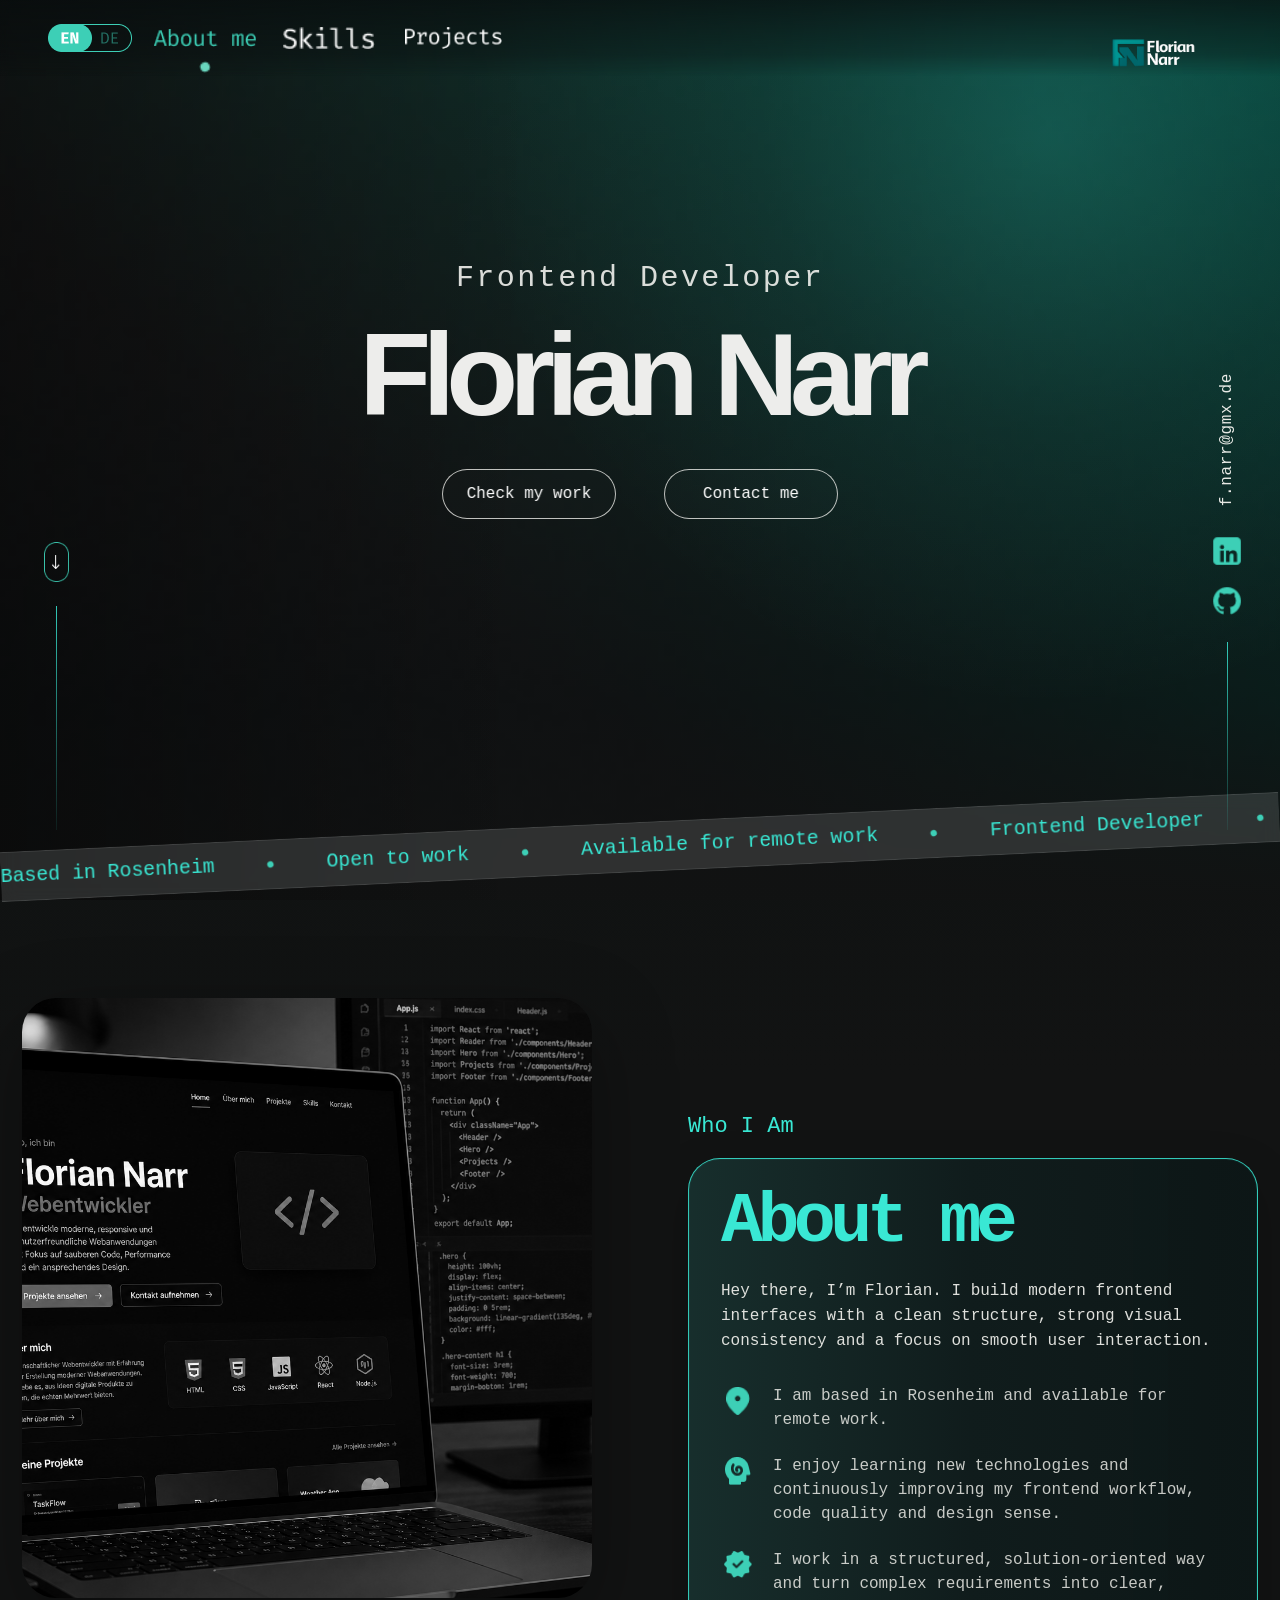
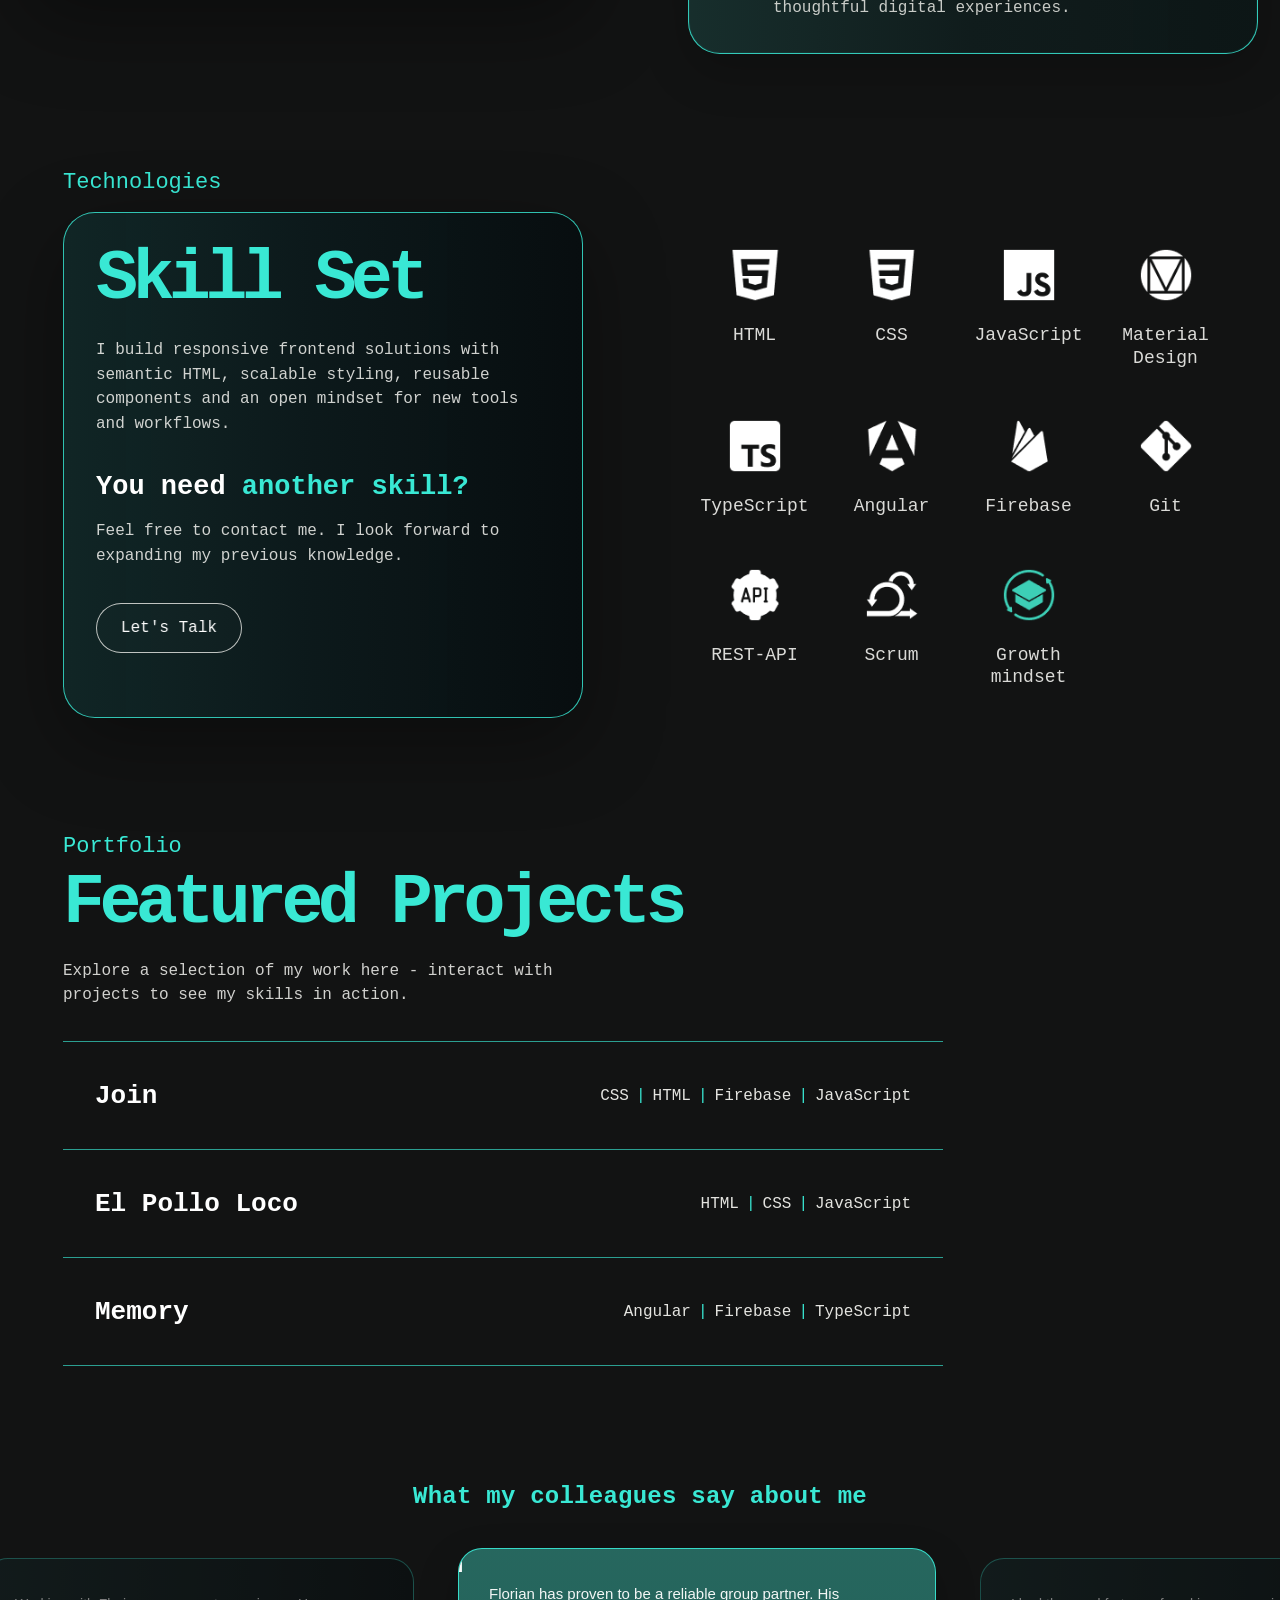
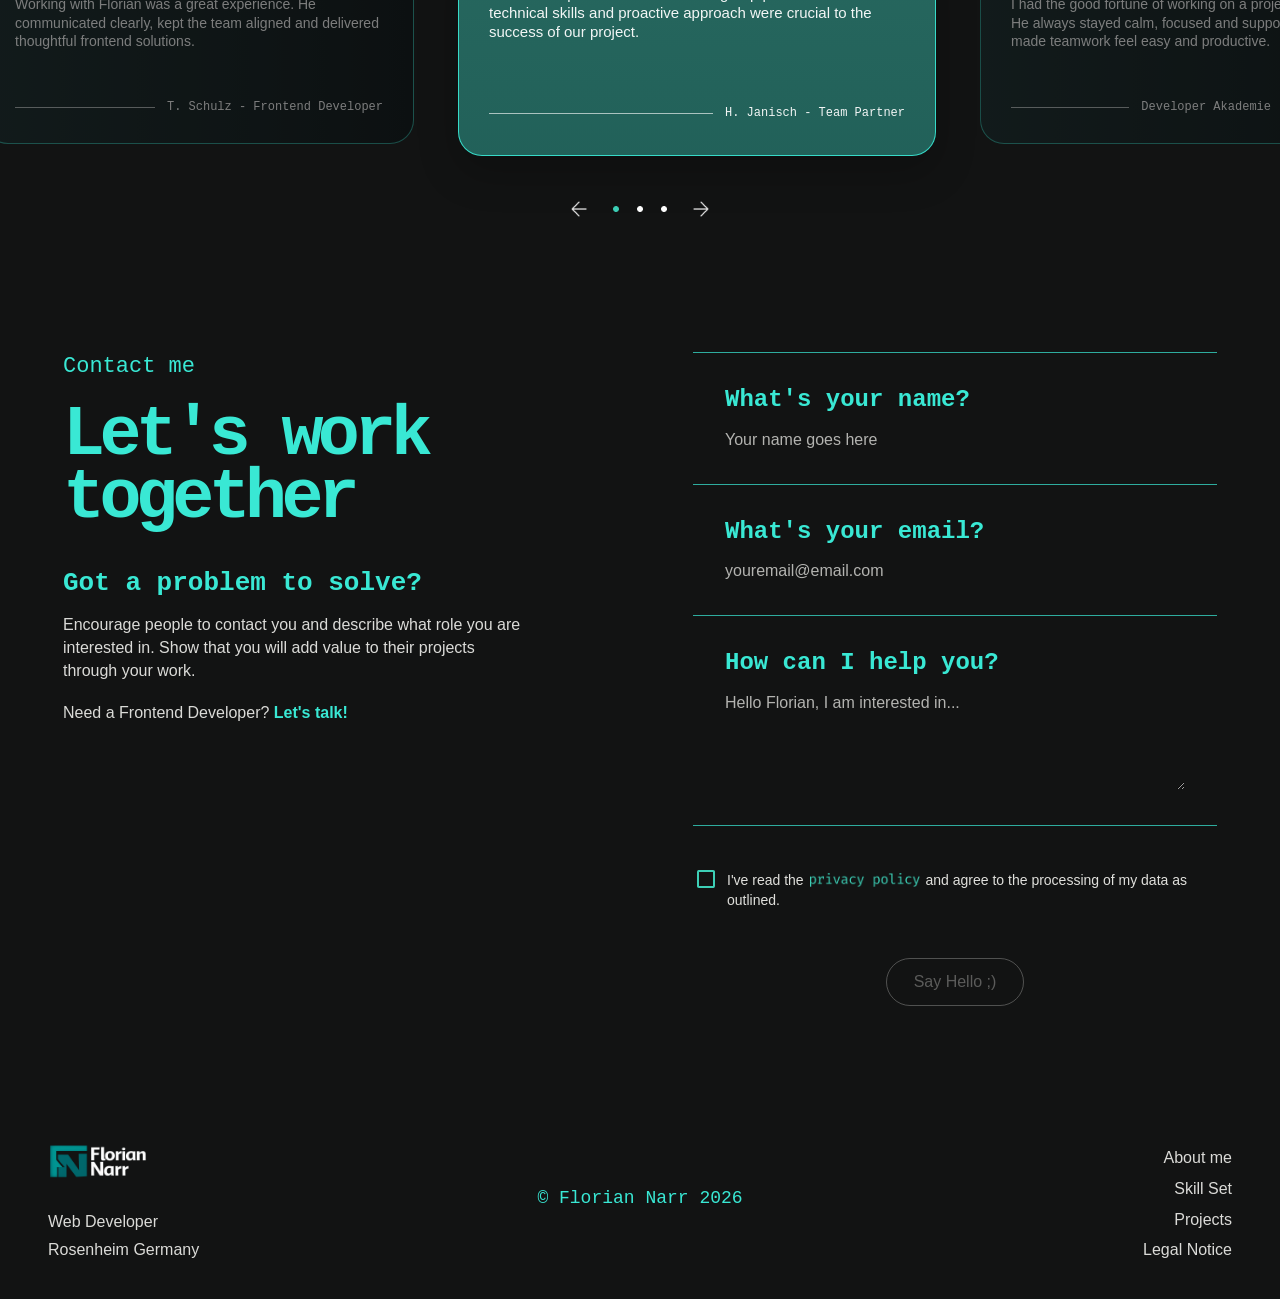
==== index.html @ 98adb2a5 "Refactor code structure for improved readability and maintainability" ====
<!DOCTYPE html>
<html lang="en">
<head>
  <meta charset="UTF-8" />
  <meta name="viewport" content="width=device-width, initial-scale=1.0" />
  <title>Florian Narr | Frontend Developer</title>
  
  <link rel="icon" type="image/png" href="./assets/imgs/Header/logo responsive.png" />

  <link rel="preload" href="./font/Karla-Regular.ttf" as="font" type="font/ttf" crossorigin />
  <link rel="preload" href="./font/Karla-Bold.ttf" as="font" type="font/ttf" crossorigin />
  <link rel="preload" href="./font/FiraCode-Bold.ttf" as="font" type="font/ttf" crossorigin />

<link rel="stylesheet" href="style.css" />
<link rel="stylesheet" href="./styles/header.css" />
<link rel="stylesheet" href="./styles/footer.css" />
<link rel="stylesheet" href="./styles/hero.css" />
<link rel="stylesheet" href="./styles/about-me.css" />
<link rel="stylesheet" href="./styles/skills.css" />
<link rel="stylesheet" href="./styles/projects.css" />
<link rel="stylesheet" href="./styles/references.css" />
<link rel="stylesheet" href="./styles/contact.css" />
<link rel="stylesheet" href="./styles/overlay.css" />
<link rel="stylesheet" href="./styles/legal.css">

<script src="./scripts/data.js" defer></script>
<script src="./scripts/state.js" defer></script>
<script src="./scripts/helpers.js" defer></script>
<script src="./scripts/render.js" defer></script>
<script src="./scripts/language.js" defer></script>
<script src="./scripts/cursor.js" defer></script>
<script src="./scripts/contact.js" defer></script>
<script src="./scripts/navigation.js" defer></script>
<script src="script.js" defer></script>
</head>

<body>
  <header class="site-header">
  <div class="site-header__inner">
    <div class="site-header__left" id="siteHeaderMobileMenu">
      <button
        class="site-header__lang-button"
        type="button"
        aria-label="Switch language to German"
        aria-pressed="false"
      >
        <img
          src="/assets/imgs/Header/Language _switch.png"
          alt="Language switch"
          class="site-header__lang-switch"
        />
      </button>

      <nav class="site-header__nav" aria-label="Main navigation">
        <a href="#about" class="site-header__link" aria-label="About me">
          <img
            class="site-header__link-hover"
            src="/assets/imgs/Header/radio_button_unchecked.png"
            alt=""
            aria-hidden="true"
          />
        </a>

        <a href="#skills" class="site-header__link" aria-label="Skills">
          <img
            class="site-header__link-hover"
            src="/assets/imgs/Header/radio_button_unchecked.png"
            alt=""
            aria-hidden="true"
          />
        </a>

        <a href="#projects" class="site-header__link" aria-label="Projects">
          <img
            class="site-header__link-hover"
            src="/assets/imgs/Header/radio_button_unchecked.png"
            alt=""
            aria-hidden="true"
          />
        </a>
      </nav>
    </div>

    <a href="#hero" class="site-header__logo" aria-label="Florian Narr Startseite">
      <picture>
        <source
          media="(max-width: 768px)"
          srcset="/assets/imgs/Header/logo_responsive.png"
        />
        <img
          src="./assets/imgs/Header/Logo _Portfolio.png"
          alt="Florian Narr Logo"
          class="site-header__logo-image site-header__logo-image--default"
        />
      </picture>

      <img
        src="./assets/imgs/Header/logo _portfolio _hover.png"
        alt="Florian Narr Logo"
        class="site-header__logo-image site-header__logo-image--hover"
      />
    </a>

    <button
      class="site-header__menu-toggle"
      type="button"
      aria-label="Navigation öffnen"
      aria-expanded="false"
      aria-controls="siteHeaderMobileMenu"
    >
      <span></span>
      <span></span>
      <span></span>
    </button>
  </div>
</header>

  <main>
    <section class="hero" id="hero">
      <div class="hero__inner">
        <div class="hero__center">
          <p class="hero__role">Frontend Developer</p>
          <h1 class="hero__title">Florian Narr</h1>

          <div class="hero__actions">
            <a class="hero__button" href="#projects" aria-label="Check my work">
              <span class="hero__button-size" aria-hidden="true">Check my work</span>
              <span class="hero__button-marquee" aria-hidden="true">
                <span class="hero__button-text">Check my work</span>
                <span class="hero__button-text">Check my work</span>
              </span>
            </a>

            <a class="hero__button" href="#contact" aria-label="Contact me">
              <span class="hero__button-size" aria-hidden="true">Contact me</span>
              <span class="hero__button-marquee" aria-hidden="true">
                <span class="hero__button-text">Contact me</span>
                <span class="hero__button-text">Contact me</span>
              </span>
            </a>
          </div>
        </div>

        <div class="hero__left-rail">
          <a class="hero__arrow" href="#about" aria-label="Scroll to next section">
            <img
              class="hero__arrow-bg"
              src="./assets/imgs/hero/Rectangle 38.png"
              alt=""
              aria-hidden="true"
            />
            <img
              class="hero__arrow-vector"
              src="./assets/imgs/hero/Vector 8.png"
              alt=""
              aria-hidden="true"
            />
          </a>
          <span class="hero__rail-line" aria-hidden="true"></span>
        </div>

        <div class="hero__right-rail">
          <span class="hero__rail-label">f.narr@gmx.de</span>

          <div class="hero__socials" aria-label="Social Links">
            <a class="hero__social-link hero__social-link--email" href="mailto:f.narr@gmx.de" aria-label="E-Mail">
              <img
                class="hero__social-icon hero__social-icon--default"
                src="./assets/imgs/hero/Property 1=Mail.png"
                alt=""
              />
              <img
                class="hero__social-icon hero__social-icon--hover"
                src="./assets/imgs/hero/Property 1=Mail Hover.png"
                alt=""
              />
            </a>

            <a
              class="hero__social-link"
              href="https://www.linkedin.com/in/florian-narr-74b0b42a6/"
              target="_blank"
              rel="noopener noreferrer"
              aria-label="LinkedIn"
            >
              <img
                class="hero__social-icon hero__social-icon--default"
                src="./assets/imgs/hero/Property 1=Linkedin.png"
                alt=""
              />
              <img
                class="hero__social-icon hero__social-icon--hover"
                src="./assets/imgs/hero/Property 1=Linkedin Hovevr.png"
                alt=""
              />
            </a>

            <a
              class="hero__social-link"
              href="https://github.com/FloN89"
              target="_blank"
              rel="noopener noreferrer"
              aria-label="GitHub"
            >
              <img
                class="hero__social-icon hero__social-icon--default"
                src="./assets/imgs/hero/Property 1=GitHub.png"
                alt=""
              />
              <img
                class="hero__social-icon hero__social-icon--hover"
                src="./assets/imgs/hero/Property 1=GitHub Hover.png"
                alt=""
              />
            </a>
          </div>

          <span class="hero__rail-line" aria-hidden="true"></span>
        </div>

        <div class="hero__ticker-wrap">
          <div class="hero__ticker" aria-label="Status Banner">
            <div class="hero__ticker-track">
              <span class="hero__ticker-item">Based in Rosenheim</span>
              <img class="hero__ticker-dot" src="./assets/imgs/hero/radio_button_unchecked.png" alt="" />
              <span class="hero__ticker-item">Open to work</span>
              <img class="hero__ticker-dot" src="./assets/imgs/hero/radio_button_unchecked.png" alt="" />
              <span class="hero__ticker-item">Available for remote work</span>
              <img class="hero__ticker-dot" src="./assets/imgs/hero/radio_button_unchecked.png" alt="" />
              <span class="hero__ticker-item">Frontend Developer</span>
              <img class="hero__ticker-dot" src="./assets/imgs/hero/radio_button_unchecked.png" alt="" />
              <span class="hero__ticker-item">Based in Rosenheim</span>
              <img class="hero__ticker-dot" src="./assets/imgs/hero/radio_button_unchecked.png" alt="" />
              <span class="hero__ticker-item">Open to work</span>
              <img class="hero__ticker-dot" src="./assets/imgs/hero/radio_button_unchecked.png" alt="" />
              <span class="hero__ticker-item">Available for remote work</span>
              <img class="hero__ticker-dot" src="./assets/imgs/hero/radio_button_unchecked.png" alt="" />
              <span class="hero__ticker-item">Frontend Developer</span>
            </div>
          </div>
        </div>
      </div>
    </section>

    <section class="about" id="about">
      <div class="about__inner">
        <div class="about__media">
          <div class="about__image-frame">
            <img
              src="./assets/imgs/about me/Platzhalter.png"
              alt="Portfolio owner"
              class="about__image"
            />
          </div>
        </div>

        <div class="about__content">
          <p class="about__eyebrow">Who I Am</p>

          <div class="about__card">
            <h2 class="about__title">About me</h2>

            <p class="about__intro">
              Hey there, I’m Florian. I build modern frontend interfaces with a clean
              structure, strong visual consistency and a focus on smooth user interaction.
            </p>

            <ul class="about__list">
              <li class="about__item">
                <div class="about__icon">
                  <img src="./assets/imgs/about me/location_on.png" alt="Location icon" />
                </div>
                <p>I am based in Rosenheim and available for remote work.</p>
              </li>

              <li class="about__item">
                <div class="about__icon">
                  <img src="./assets/imgs/about me/Property 1=cognition.png" alt="Mindset icon" />
                </div>
                <p>
                  I enjoy learning new technologies and continuously improving my frontend
                  workflow, code quality and design sense.
                </p>
              </li>

              <li class="about__item">
                <div class="about__icon">
                  <img src="./assets/imgs/about me/new_releases.png" alt="Approach icon" />
                </div>
                <p>
                  I work in a structured, solution-oriented way and turn complex
                  requirements into clear, thoughtful digital experiences.
                </p>
              </li>
            </ul>
          </div>
        </div>
      </div>
    </section>

    <section class="skills-section" id="skills">
      <div class="skills-wrapper">
        <div class="skills-left">
          <span class="skills-eyebrow">Technologies</span>

          <div class="skills-card">
            <h2 class="skills-title">Skill Set</h2>

            <p class="skills-text">
              I build responsive frontend solutions with semantic HTML, scalable styling,
              reusable components and an open mindset for new tools and workflows.
            </p>

            <h3 class="skills-subtitle">
              You need <span>another skill?</span>
            </h3>

            <p class="skills-small-text">
              Feel free to contact me. I look forward to expanding my previous knowledge.
            </p>

            <a href="#contact" class="skills-btn" aria-label="Let&apos;s Talk">
              <span class="skills-btn__size" aria-hidden="true">Let&apos;s Talk</span>
              <span class="skills-btn__marquee" aria-hidden="true">
                <span class="skills-btn__text">Let&apos;s Talk</span>
                <span class="skills-btn__text">Let&apos;s Talk</span>
              </span>
            </a>
          </div>
        </div>

        <div class="skills-right">
          <div class="skills-grid" id="skillsGrid"></div>
        </div>
      </div>
    </section>

    <section class="projects-section" id="projects">
      <div class="projects-shell">
        <div class="projects-header">
          <span class="projects-eyebrow">Portfolio</span>
          <h2 class="projects-title">Featured Projects</h2>
          <p class="projects-intro">
            Explore a selection of my work here - interact with projects to see my skills in action.
          </p>
        </div>

        <div class="projects-list" id="projectsList"></div>
      </div>
    </section>

    <div class="project-overlay" id="projectOverlay" aria-hidden="true">
      <div class="project-overlay__backdrop" data-close-overlay></div>

      <article
        class="project-overlay__panel"
        role="dialog"
        aria-modal="true"
        aria-labelledby="projectOverlayTitle"
      >
        <button
          type="button"
          class="project-overlay__close"
          id="projectOverlayClose"
          aria-label="Overlay schließen"
          data-close-overlay
        >
          <span></span>
          <span></span>
        </button>

        <div class="project-overlay__content">
          <div class="project-overlay__copy">
            <span class="project-overlay__number" id="projectOverlayNumber">01</span>

            <h3 class="project-overlay__title" id="projectOverlayTitle">Join</h3>

            <h4 class="project-overlay__question" id="projectOverlayQuestion">
              What is this project about?
            </h4>

            <p class="project-overlay__text" id="projectOverlayText">
              Task manager inspired by the Kanban System. Create and organize tasks using drag
              and drop functions, assign users and categories.
            </p>

            <div class="project-overlay__stack" id="projectOverlayStack"></div>

            <div class="project-overlay__actions">
              <a
                class="project-overlay__button"
                id="projectOverlayGithub"
                href="#"
                target="_blank"
                rel="noopener noreferrer"
              >
                GitHub <span aria-hidden="true">↗</span>
              </a>

              <a
                class="project-overlay__button"
                id="projectOverlayLive"
                href="#"
                target="_blank"
                rel="noopener noreferrer"
              >
                Live Test <span aria-hidden="true">↗</span>
              </a>
            </div>
          </div>

          <div class="project-overlay__media">
            <div class="project-overlay__preview" id="projectOverlayPreview"></div>
          </div>
        </div>

        <button type="button" class="project-overlay__next" id="projectOverlayNext">
          <span id="projectOverlayNextText">Next project</span>
          <img
            class="project-overlay__next-icon"
            src="./assets/imgs/references/arrow_forward-1.png"
            alt=""
            aria-hidden="true"
          />
        </button>
      </article>
    </div>

    <section class="references-section" id="references">
      <div class="references-shell">
        <span class="references-eyebrow">What my colleagues say about me</span>
        <h2 class="references-title">What my colleagues say about me</h2>

        <div class="references-stage" id="referencesStage" aria-live="polite"></div>

        <div class="references-controls">
          <button
            type="button"
            class="references-nav"
            id="referencesPreviousButton"
            aria-label="Vorherige Referenz"
          >
            <img
              class="references-nav__icon references-nav__icon--default"
              src="./assets/imgs/references/arrow_back-1.png"
              alt=""
            />
            <img
              class="references-nav__icon references-nav__icon--hover"
              src="./assets/imgs/references/arrow_back.png"
              alt=""
            />
          </button>

          <div class="references-dots" id="referencesDots"></div>

          <button
            type="button"
            class="references-nav"
            id="referencesNextButton"
            aria-label="Nächste Referenz"
          >
            <img
              class="references-nav__icon references-nav__icon--default"
              src="./assets/imgs/references/arrow_forward.png"
              alt=""
            />
            <img
              class="references-nav__icon references-nav__icon--hover"
              src="./assets/imgs/references/arrow_forward-1.png"
              alt=""
            />
          </button>
        </div>
      </div>
    </section>

    <section class="contact-section" id="contact" aria-labelledby="contactTitle">
      <div class="contact-shell">
        <div class="contact-copy">
          <span class="contact-eyebrow">Contact me</span>
          <h2 class="contact-title" id="contactTitle">Let&apos;s work together</h2>
          <h3 class="contact-subtitle">Got a problem to solve?</h3>

          <p class="contact-text">
            Encourage people to contact you and describe what role you are interested in.
            Show that you will add value to their projects through your work.
          </p>

          <p class="contact-text contact-text--small">
            Need a Frontend Developer?
            <a href="mailto:f.narr@gmx.de">Let&apos;s talk!</a>
          </p>
        </div>

        <form class="contact-form" action="contact_form_mail.php" method="post" novalidate>
          <div class="contact-form__field">
            <label class="contact-form__label" for="contactName">What&apos;s your name?</label>
            <input
              class="contact-form__input"
              type="text"
              id="contactName"
              name="name"
              placeholder="Your name goes here"
              autocomplete="name"
            />
          </div>

          <div class="contact-form__field">
            <label class="contact-form__label" for="contactEmail">What&apos;s your email?</label>
            <input
              class="contact-form__input"
              type="email"
              id="contactEmail"
              name="email"
              placeholder="youremail@email.com"
              autocomplete="email"
            />
          </div>

          <div class="contact-form__field contact-form__field--message">
            <label class="contact-form__label" for="contactMessage">How can I help you?</label>
            <textarea
              class="contact-form__textarea"
              id="contactMessage"
              name="message"
              placeholder="Hello Florian, I am interested in..."
              rows="4"
            ></textarea>
          </div>

          <div class="contact-form__privacy">
            <label class="contact-checkbox" for="contactPrivacy">
              <input
                class="contact-checkbox__input"
                type="checkbox"
                id="contactPrivacy"
                name="privacy"
              />
              <span class="contact-checkbox__visual" aria-hidden="true"></span>
              <span class="contact-checkbox__text">
               I&apos;ve read the <a href="/html/privacy.html#en" class="contact-checkbox__privacy-link" aria-label="Privacy policy"><img class="contact-checkbox__privacy-img contact-checkbox__privacy-img--default" src="assets/imgs/contact form/privacy policy.png" alt="privacy policy" /><img class="contact-checkbox__privacy-img contact-checkbox__privacy-img--hover" src="assets/imgs/contact form/privacy policy-1.png" alt="" aria-hidden="true" /></a> and agree to the processing of my
                data as outlined.
              </span>
            </label>
          </div>

          <button class="contact-form__submit" type="submit">Say Hello ;)</button>
        </form>
      </div>
    </section>
  </main>

  <footer class="site-footer">
  <div class="site-footer__inner">
    <div class="site-footer__left">
      <a href="#hero" class="site-footer__brand" aria-label="Back to homepage">
        <img
          src="./assets/imgs/Header/Logo _Portfolio.png"
          alt="Florian Narr Logo"
          class="site-footer__logo-image site-footer__logo-image--default"
        />
        <img
          src="./assets/imgs/Header/logo _portfolio _hover.png"
          alt="Florian Narr Logo"
          class="site-footer__logo-image site-footer__logo-image--hover"
        />
      </a>

      <div class="site-footer__meta">
        <span>Web Developer</span>
        <span>Rosenheim Germany</span>
      </div>
    </div>

    <div class="site-footer__center">
      <span>© Florian Narr 2026</span>
    </div>

    <nav class="site-footer__nav" aria-label="Footer navigation">
      <a href="#about">About me</a>
      <a href="#skills">Skill Set</a>
      <a href="#projects">Projects</a>
      <a href="/html/legal.html">Legal Notice</a>
    </nav>
  </div>
</footer>
</body>
</html>
---- style.css ----
@font-face {
  font-family: "Karla";
  src: url("./font/Karla-Regular.ttf") format("truetype");
  font-weight: 400;
  font-style: normal;
  font-display: swap;
}

@font-face {
  font-family: "Karla";
  src: url("./font/Karla-Bold.ttf") format("truetype");
  font-weight: 700;
  font-style: normal;
  font-display: swap;
}

@font-face {
  font-family: "Fira Code";
  src: url("./font/FiraCode-Bold.ttf") format("truetype");
  font-weight: 700;
  font-style: normal;
  font-display: swap;
}

@font-face {
  font-family: "Inter";
  src: url("./font/Inter-Regular.ttf") format("truetype");
  font-weight: 300 600;
  font-style: normal;
  font-display: swap;
}

@font-face {
  font-family: "Inter";
  src: url("./font/Inter-Bold.ttf") format("truetype");
  font-weight: 700 800;
  font-style: normal;
  font-display: swap;
}

@font-face {
  font-family: "IBM Plex Mono";
  src: url("./font/IBMPlexMono-Bold.ttf") format("truetype");
  font-weight: 400 700;
  font-style: normal;
  font-display: swap;
}

@font-face {
  font-family: "Space Grotesk";
  src: url("./font/SpaceGrotesk-Bold.ttf") format("truetype");
  font-weight: 400 700;
  font-style: normal;
  font-display: swap;
}

:root {
  --background-main: #0f1111;
  --background-panel: #132422;
  --text-main: #f1f1ed;
  --text-soft: rgba(241, 241, 237, 0.88);
  --text-dim: rgba(241, 241, 237, 0.68);
  --accent: #39e8d4;
  --accent-strong: #1ef7df;
  --line: rgba(57, 232, 212, 0.56);
  --line-soft: rgba(255, 255, 255, 0.09);
  --shadow-large: 0 26px 80px rgba(0, 0, 0, 0.34);
}

* {
  box-sizing: border-box;
}

html {
  scroll-behavior: smooth;
  scroll-padding-top: 76px;
}

body {
  margin: 0;
  min-height: 100vh;
  overflow-x: hidden;
  font-family: "Inter", sans-serif;
  color: var(--text-main);
  background:
    radial-gradient(940px 460px at 88% 0%, rgba(57, 232, 212, 0.12), transparent 46%),
    linear-gradient(180deg, #08100f 0%, #121313 24%, #121313 100%);
}

body::before {
  content: "";
  position: fixed;
  inset: 0;
  z-index: -1;
  pointer-events: none;
  opacity: 0.9;
  background:
    linear-gradient(180deg, rgba(0, 0, 0, 0.24) 0%, transparent 24%),
    radial-gradient(720px 380px at 78% 5%, rgba(57, 232, 212, 0.09), transparent 62%);
}

img {
  max-width: 100%;
  display: block;
}

a,
button,
input,
textarea {
  font: inherit;
}

a[href],
button:not(:disabled),
label,
summary,
[role="button"],
[role="link"],
[tabindex]:not([tabindex="-1"]) {
  cursor: pointer;
}

input[type="text"],
input[type="email"],
textarea {
  cursor: text;
}

button {
  border: 0;
}

section,
header,
footer,
main {
  position: relative;
  z-index: 1;
}

.cursor-shadow {
  position: fixed;
  left: 0;
  top: 0;
  z-index: 5000;
  width: 42px;
  height: 42px;
  border-radius: 999px;
  pointer-events: none;
  opacity: 0;
  mix-blend-mode: screen;
  will-change: transform;
  transform: translate3d(-50%, -50%, 0);
  transition: opacity 0.18s ease;
  background: radial-gradient(
    circle,
    rgba(57, 232, 212, 0.34) 0%,
    rgba(57, 232, 212, 0.16) 38%,
    transparent 72%
  );
  box-shadow:
    0 0 18px rgba(57, 232, 212, 0.42),
    0 0 44px rgba(57, 232, 212, 0.28);
}

body.cursor-shadow-visible .cursor-shadow {
  opacity: 1;
}

@media (pointer: coarse) {
  .cursor-shadow {
    display: none;
  }
}

:root {
  --responsive-gutter: 96px;
  --responsive-section-gap: 118px;
}

@media (max-width: 1320px) {
  :root {
    --responsive-gutter: 72px;
  }
}

@media (max-width: 1180px) {
  :root {
    --responsive-gutter: 64px;
    --responsive-section-gap: 104px;
  }
}

@media (max-width: 980px) {
  :root {
    --responsive-gutter: 56px;
    --responsive-section-gap: 96px;
  }

  html {
    scroll-padding-top: 86px;
  }
}

@media (max-width: 768px) {
  :root {
    --responsive-gutter: 28px;
    --responsive-section-gap: 76px;
  }

  html {
    scroll-padding-top: 104px;
  }

  body {
    overflow-x: hidden;
    background:
      radial-gradient(620px 360px at 86% 0%, rgba(57, 232, 212, 0.13), transparent 52%),
      linear-gradient(180deg, #08100f 0%, #161818 35%, #191919 100%);
  }
}

@media (max-width: 360px) {
  :root {
    --responsive-gutter: 24px;
  }
}
---- styles/header.css ----
.site-header {
  position: sticky;
  top: 0;
  z-index: 1000;
  display: flex;
  justify-content: center;
  background: linear-gradient(
    180deg,
    rgba(8, 11, 12, 0.7) 0%,
    rgba(8, 11, 12, 0.34) 72%,
    transparent 100%
  );
  backdrop-filter: blur(4px);
  -webkit-backdrop-filter: blur(4px);
}

.site-header__inner {
  width: min(1280px, calc(100% - 96px));
  min-height: 76px;
  display: flex;
  align-items: center;
  justify-content: space-between;
  gap: 28px;
}

.site-header__left,
.site-header__nav,
.site-header__lang-button,
.site-header__link,
.site-header__logo {
  display: flex;
  align-items: center;
}

.site-header__left {
  gap: 28px;
}

.site-header__nav {
  gap: 30px;
}

.site-header__lang-button {
  width: 84px;
  height: 32px;
  padding: 0;
  justify-content: center;
  background: transparent;
}

.site-header__lang-switch {
  width: 84px;
  height: auto;
  object-fit: contain;
  transition: transform 0.24s ease;
}

.site-header__lang-button:hover .site-header__lang-switch,
.site-header__lang-button:focus-visible .site-header__lang-switch {
  transform: translateY(-1px) scale(1.03);
}

.site-header__link {
  position: relative;
  width: 112px;
  min-height: 42px;
  justify-content: center;
  text-decoration: none;
}

.site-header__link::before {
  content: "";
  position: absolute;
  left: 50%;
  top: 50%;
  width: 112px;
  height: 22px;
  pointer-events: none;
  background-position: center;
  background-size: contain;
  background-repeat: no-repeat;
  transform: translate(-50%, -50%);
  transition: transform 0.28s ease, filter 0.28s ease;
}

.site-header__link[href="#about"]::before {
  background-image: url("../assets/imgs/Header/about me.png");
}

.site-header__link[href="#about"].is-active::before,
.site-header__link[href="#about"]:active::before {
  background-image: url("../assets/imgs/Header/about me klick.png");
}

.site-header__link[href="#skills"]::before {
  background-image: url("../assets/imgs/Header/skills.png");
}

.site-header__link[href="#skills"].is-active::before,
.site-header__link[href="#skills"]:active::before {
  background-image: url("../assets/imgs/Header/skills klick.png");
}

.site-header__link[href="#projects"]::before {
  background-image: url("../assets/imgs/Header/projects.png");
}

.site-header__link[href="#projects"].is-active::before,
.site-header__link[href="#projects"]:active::before {
  background-image: url("../assets/imgs/Header/projects klick.png");
}

.site-header__link-hover {
  position: absolute;
  left: 50%;
  top: calc(100% + 2px);
  width: 12px;
  height: 12px;
  object-fit: contain;
  opacity: 0;
  pointer-events: none;
  transform: translate(-50%, -4px) scale(0.75);
  transition: opacity 0.24s ease, transform 0.24s ease;
}

.site-header__link:hover::before,
.site-header__link:focus-visible::before {
  transform: translate(-50%, calc(-50% - 2px));
}

.site-header__link:hover .site-header__link-hover,
.site-header__link:focus-visible .site-header__link-hover,
.site-header__link.is-active .site-header__link-hover {
  opacity: 1;
  transform: translate(-50%, 0) scale(1);
}

.site-header__logo {
  position: relative;
  width: 150px;
  height: 58px;
  justify-content: flex-end;
  text-decoration: none;
}

.site-header__logo picture {
  position: absolute;
  right: 0;
  top: 0;
  display: block;
  width: 150px;
  height: 58px;
}

.site-header__logo-image {
  position: absolute;
  right: 0;
  top: 0;
  width: 150px;
  height: auto;
  object-fit: contain;
  transition: opacity 0.24s ease, transform 0.24s ease;
}

.site-header__logo-image--default {
  opacity: 1;
}

.site-header__logo-image--hover {
  opacity: 0;
}

.site-header__logo:hover .site-header__logo-image--default,
.site-header__logo:focus-visible .site-header__logo-image--default {
  opacity: 0;
  transform: scale(1.02);
}

.site-header__logo:hover .site-header__logo-image--hover,
.site-header__logo:focus-visible .site-header__logo-image--hover {
  opacity: 1;
  transform: scale(1.02);
}

.site-header__lang-button:focus-visible,
.site-header__link:focus-visible,
.site-header__logo:focus-visible {
  outline: 1px solid rgba(57, 232, 212, 0.88);
  border-radius: 999px;
}

.site-header__lang-button:focus-visible,
.site-header__logo:focus-visible {
  outline-offset: 8px;
}

.site-header__link:focus-visible {
  outline-offset: 10px;
}

.site-header__menu-toggle {
  display: none;
}

@media (max-width: 1320px) {
  .site-header__inner,
  .site-header__left,
  .site-header__nav {
    gap: 22px;
  }

  .site-header__link,
  .site-header__link::before {
    width: 102px;
  }

  .site-header__logo,
  .site-header__logo picture,
  .site-header__logo-image {
    width: 140px;
  }
}

@media (max-width: 1180px) {
  .site-header__inner {
    min-height: 74px;
  }

  .site-header__lang-button,
  .site-header__lang-switch {
    width: 76px;
  }

  .site-header__nav {
    gap: 16px;
  }

  .site-header__link,
  .site-header__link::before {
    width: 92px;
  }

  .site-header__link {
    min-height: 40px;
  }

  .site-header__link::before {
    height: 20px;
  }

  .site-header__logo,
  .site-header__logo picture,
  .site-header__logo-image {
    width: 126px;
  }

  .site-header__logo,
  .site-header__logo picture {
    height: 50px;
  }
}

@media (max-width: 980px) {
  .site-header__inner,
  .site-header__left {
    gap: 18px;
  }

  .site-header__nav {
    gap: 12px;
  }

  .site-header__link,
  .site-header__link::before {
    width: 82px;
  }

  .site-header__link-hover {
    top: 100%;
    width: 10px;
    height: 10px;
  }
}

@media (max-width: 768px) {
  .site-header {
    background: transparent;
    backdrop-filter: none;
    -webkit-backdrop-filter: none;
  }

  .site-header__inner {
    position: relative;
    width: calc(100% - var(--responsive-gutter));
    min-height: 104px;
    padding: 0;
    flex-wrap: nowrap;
    justify-content: space-between;
    gap: 0;
  }

  .site-header__logo {
    order: 1;
    width: 64px;
    height: 64px;
    margin: 0;
    overflow: visible;
    justify-content: flex-start;
  }

  .site-header__logo picture {
    left: 0;
    right: auto;
    top: 0;
    width: 64px;
    height: 64px;
  }

  .site-header__logo-image {
    left: 0;
    right: auto;
    top: 0;
    width: 64px;
    max-width: none;
  }

  .site-header__logo-image--default {
    content: url("../assets/imgs/Header/logo_responsive.png");
  }

  .site-header__logo-image--hover {
    display: none;
  }

  .site-header__logo:hover .site-header__logo-image--default,
  .site-header__logo:focus-visible .site-header__logo-image--default {
    opacity: 1;
    transform: none;
  }

  .site-header__menu-toggle {
    position: relative;
    z-index: 1003;
    order: 2;
    width: 44px;
    height: 44px;
    padding: 0;
    display: inline-flex;
    flex-direction: column;
    align-items: center;
    justify-content: center;
    gap: 7px;
    background: transparent;
  }

  .site-header__menu-toggle span {
    width: 34px;
    height: 2px;
    border-radius: 999px;
    background: var(--accent);
    transition: opacity 0.24s ease;
  }

  body.mobile-menu-open .site-header__menu-toggle span:nth-child(1),
  body.mobile-menu-open .site-header__menu-toggle span:nth-child(2),
  body.mobile-menu-open .site-header__menu-toggle span:nth-child(3) {
    opacity: 1;
    transform: none;
  }

  .site-header__left {
    position: fixed !important;
    top: 59px !important;
    left: 50vw !important;
    right: auto !important;
    z-index: 1002;

    width: 238px !important;
    min-width: 238px !important;
    max-width: 238px !important;

    height: 252px !important;
    min-height: 252px !important;
    max-height: 252px !important;

    padding: 42px 0 37px;
    border: 1px solid var(--accent);
    border-radius: 30px;
    box-sizing: border-box;

    display: flex;
    flex-direction: column;
    align-items: center;
    justify-content: flex-start;
    gap: 28px;

    background:
      radial-gradient(circle at 100% 0%, rgba(57, 232, 212, 0.2), transparent 52%),
      linear-gradient(105deg, rgba(28, 29, 29, 0.98) 0%, rgba(25, 27, 27, 0.98) 43%, rgba(5, 66, 56, 0.98) 100%);

    box-shadow: none;
    opacity: 0;
    pointer-events: none;
    overflow: visible;

    transform: translate3d(-50%, -8px, 0) !important;
    transform-origin: top center;
    transition: opacity 0.24s ease, transform 0.24s ease;
    contain: layout paint style;
  }

  body.mobile-menu-open .site-header__left {
    opacity: 1;
    pointer-events: auto;
    transform: translate3d(-50%, 0, 0) !important;
  }

  .site-header__nav {
    order: 1;
    width: 100%;
    height: 107px;
    flex-direction: column;
    align-items: center;
    justify-content: flex-start;
    gap: 29px;
  }

  .site-header__link {
    width: 168px !important;
    min-width: 168px !important;
    max-width: 168px !important;
    height: 20px;
    min-height: 20px;
    justify-content: center;
    flex: 0 0 auto;
  }

  .site-header__link::before {
    position: static;
    display: block;
    width: 168px;
    height: 20px;
    background: none !important;
    transform: none;
    text-align: center;
    white-space: nowrap;

    font-family: "IBM Plex Mono", monospace;
    font-size: 18px;
    line-height: 20px;
    font-weight: 400;
    letter-spacing: 0.02em;
    color: #ffffff;
  }

  .site-header__link[href="#about"]::before {
    content: "About me";
  }

  .site-header__link[href="#skills"]::before {
    content: "Skills";
  }

  .site-header__link[href="#projects"]::before {
    content: "Projects";
  }

  html[lang="de"] .site-header__link[href="#about"]::before {
    content: "Über mich";
  }

  html[lang="de"] .site-header__link[href="#skills"]::before {
    content: "Fähigkeiten";
  }

  html[lang="de"] .site-header__link[href="#projects"]::before {
    content: "Projekte";
  }

  .site-header__link:hover::before,
  .site-header__link:focus-visible::before {
    color: var(--accent);
    transform: none;
  }

  .site-header__link-hover {
    display: none;
  }

  .site-header__lang-button {
    order: 2;
    width: 84px !important;
    min-width: 84px !important;
    max-width: 84px !important;
    height: 30px;
    margin-top: 2px;
    flex: 0 0 84px;
  }

  .site-header__lang-switch {
    width: 84px !important;
    min-width: 84px !important;
    max-width: 84px !important;
    height: auto;
    display: block;
    object-fit: contain;
  }

  body.is-language-switching .site-header__left,
  body.is-language-switching .site-header__link::before,
  body.is-language-switching .site-header__lang-switch {
    transition: none !important;
  }

  body.is-language-switching.mobile-menu-open .site-header__left {
    left: 50vw !important;
    right: auto !important;
    transform: translate3d(-50%, 0, 0) !important;
  }
}
---- styles/footer.css ----
.site-footer {
  display: flex;
  justify-content: center;
  padding: 0 0 38px;
  background: transparent;
}

.site-footer__inner {
  width: min(1280px, calc(100% - 96px));
  padding-top: 14px;
  display: grid;
  grid-template-columns: 1fr auto 1fr;
  align-items: end;
  gap: 24px;
}

.site-footer__left,
.site-footer__meta,
.site-footer__nav {
  display: flex;
  flex-direction: column;
}

.site-footer__left {
  align-items: flex-start;
  gap: 18px;
}

.site-footer__brand {
  position: relative;
  width: 164px;
  height: 58px;
  display: inline-flex;
  align-items: center;
  justify-content: flex-start;
  text-decoration: none;
}

.site-footer__logo-image {
  position: absolute;
  left: -22px;
  transition: opacity 0.24s ease, transform 0.24s ease;
}

.site-footer__logo-image--default {
  opacity: 1;
}

.site-footer__logo-image--hover {
  opacity: 0;
}

.site-footer__brand:hover .site-footer__logo-image--default,
.site-footer__brand:focus-visible .site-footer__logo-image--default {
  opacity: 0;
  transform: scale(1.02);
}

.site-footer__brand:hover .site-footer__logo-image--hover,
.site-footer__brand:focus-visible .site-footer__logo-image--hover {
  opacity: 1;
  transform: scale(1.02);
}

.site-footer__meta {
  gap: 8px;
}

.site-footer__meta span,
.site-footer__nav a {
  font-family: "Inter", sans-serif;
  font-size: 16px;
  line-height: 1.3;
  color: rgba(241, 241, 237, 0.9);
}

.site-footer__center {
  align-self: stretch;
  display: flex;
  align-items: center;
  justify-content: center;
}

.site-footer__center span {
  font-family: "IBM Plex Mono", monospace;
  font-size: 18px;
  line-height: 1;
  color: var(--accent);
  white-space: nowrap;
}

.site-footer__nav {
  align-items: flex-end;
  gap: 10px;
}

.site-footer__nav a {
  position: relative;
  min-height: 20px;
  padding-left: 18px;
  display: inline-flex;
  align-items: center;
  text-decoration: none;
  transition: color 0.22s ease, transform 0.22s ease;
}

.site-footer__nav a::before {
  content: "";
  position: absolute;
  left: 0;
  top: 50%;
  width: 10px;
  height: 10px;
  opacity: 0;
  background: url("../assets/imgs/Header/radio_button_unchecked.png") center / contain no-repeat;
  transform: translate(-6px, -50%) scale(0.72);
  transition: opacity 0.22s ease, transform 0.22s ease;
}

.site-footer__nav a:hover,
.site-footer__nav a:focus-visible {
  color: var(--accent);
  transform: translateX(-2px);
}

.site-footer__nav a:hover::before,
.site-footer__nav a:focus-visible::before {
  opacity: 1;
  transform: translate(0, -50%) scale(1);
}

@media (max-width: 980px) {
  .site-footer__inner {
    grid-template-columns: 1fr auto;
    align-items: end;
    gap: 34px 24px;
  }

  .site-footer__center {
    grid-column: 1 / -1;
    grid-row: 2;
    justify-content: flex-start;
  }
}

@media (max-width: 768px) {
  .site-footer {
    padding-bottom: 24px;
  }

  .site-footer__inner {
    width: calc(100% - var(--responsive-gutter));
    grid-template-columns: 1fr auto;
    align-items: start;
    gap: 28px 18px;
  }

  .site-footer__left {
    gap: 14px;
  }

  .site-footer__brand {
    width: 132px;
    height: 52px;
  }

  .site-footer__logo-image {
    left: 0;
    width: 132px;
  }

  .site-footer__nav {
    grid-column: 2;
    grid-row: 1;
    align-items: flex-start;
    gap: 8px;
  }

  .site-footer__center {
    grid-column: 1 / -1;
    grid-row: 2;
    justify-content: center;
  }

  .site-footer__center span {
    font-size: 17px;
  }

  .site-footer__meta span,
  .site-footer__nav a {
    font-size: 15px;
  }
}
---- styles/hero.css ----
.hero {
  display: flex;
  justify-content: center;
  margin-top: -76px;
  padding: 0 0 72px;
  overflow: hidden;
}

.hero__inner {
  position: relative;
  width: min(1440px, 100%);
  min-height: 900px;
  margin: 0 auto;
  padding: 104px 96px 150px;
  display: flex;
  align-items: center;
  justify-content: center;
}

.hero__inner::before,
.hero__inner::after {
  content: "";
  position: absolute;
  inset: 0;
  pointer-events: none;
}

.hero__inner::before {
  opacity: 0.98;
  background:
    linear-gradient(180deg, rgba(4, 8, 10, 0.08) 0%, rgba(4, 8, 10, 0.48) 78%, rgba(18, 19, 19, 0.98) 100%),
    url("../assets/imgs/12. Skill set Background.png") center top / cover no-repeat;
}

.hero__inner::after {
  background:
    radial-gradient(circle at 82% 15%, rgba(57, 232, 212, 0.2) 0%, rgba(57, 232, 212, 0.07) 22%, transparent 44%),
    linear-gradient(90deg, rgba(0, 0, 0, 0.38) 0%, transparent 42%);
}

.hero__center {
  position: relative;
  z-index: 2;
  width: 100%;
  max-width: 920px;
  display: flex;
  flex-direction: column;
  align-items: center;
  text-align: center;
  transform: translateY(-36px);
}

.hero__role {
  margin: 0 0 28px;
  font-family: "IBM Plex Mono", monospace;
  font-size: clamp(22px, 2.35vw, 34px);
  line-height: 1;
  letter-spacing: 0.08em;
  color: rgba(241, 241, 237, 0.9);
}

.hero__title {
  margin: 0;
  font-family: "Inter", sans-serif;
  font-size: clamp(86px, 9.2vw, 132px);
  line-height: 0.9;
  font-weight: 800;
  letter-spacing: -0.075em;
  color: #ededeb;
}

.hero__actions {
  display: flex;
  align-items: center;
  gap: 48px;
  margin-top: 42px;
}

.hero__button {
  --hero-button-marquee-gap: 40px;

  position: relative;
  min-width: 174px;
  height: 50px;
  padding: 0 24px;
  display: inline-flex;
  align-items: center;
  justify-content: center;
  overflow: hidden;
  border: 1px solid rgba(241, 241, 237, 0.78);
  border-radius: 999px;
  background: rgba(255, 255, 255, 0.01);
  color: #ffffff;
  text-decoration: none;
  font-family: "IBM Plex Mono", monospace;
  font-size: 16px;
  line-height: 1;
  white-space: nowrap;
  transition:
    color 0.24s ease,
    border-color 0.24s ease,
    background 0.24s ease,
    transform 0.24s ease;
}

.hero__button-size {
  visibility: hidden;
  pointer-events: none;
}

.hero__button-marquee {
  position: absolute;
  left: 50%;
  top: 50%;
  width: max-content;
  display: inline-block;
  transform: translate(-50%, -50%);
  will-change: transform;
}

.hero__button-text {
  display: block;
  white-space: nowrap;
}

.hero__button-text + .hero__button-text {
  position: absolute;
  left: calc(100% + var(--hero-button-marquee-gap));
  top: 0;
}

.hero__button:hover,
.hero__button:focus-visible {
  color: var(--accent);
  border-color: var(--accent);
  background: rgba(57, 232, 212, 0.05);
  transform: translateY(-2px);
}

.hero__button:hover .hero__button-marquee,
.hero__button:focus-visible .hero__button-marquee {
  animation: hero-button-text-run 1.8s linear infinite;
}

.hero__left-rail,
.hero__right-rail {
  position: absolute;
  bottom: 70px;
  z-index: 3;
  display: flex;
  flex-direction: column;
  align-items: center;
}

.hero__left-rail {
  left: 36px;
}

.hero__right-rail {
  right: 36px;
}

.hero__arrow {
  position: relative;
  width: 40px;
  height: 40px;
  display: inline-flex;
  align-items: center;
  justify-content: center;
  overflow: hidden;
  text-decoration: none;
}

.hero__arrow-bg {
  position: absolute;
  inset: 0;
  width: 40px;
  height: 40px;
  object-fit: contain;
}

.hero__arrow-vector {
  position: absolute;
  left: 50%;
  top: 50%;
  width: 14px;
  height: 14px;
  object-fit: contain;
  transform: translate(-50%, -50%);
  animation: hero-arrow-vector-float 1.45s ease-in-out infinite;
  will-change: transform;
}

.hero__rail-line {
  width: 1px;
  background: linear-gradient(
    180deg,
    rgba(57, 232, 212, 0.86) 0%,
    rgba(57, 232, 212, 0.32) 68%,
    rgba(57, 232, 212, 0.08) 100%
  );
}

.hero__left-rail .hero__rail-line {
  height: 224px;
  margin-top: 24px;
}

.hero__right-rail .hero__rail-line {
  height: 188px;
  margin-top: 24px;
}

.hero__rail-label {
  margin-bottom: 28px;
  font-family: "IBM Plex Mono", monospace;
  font-size: 16px;
  line-height: 1;
  color: rgba(241, 241, 237, 0.96);
  writing-mode: vertical-rl;
  transform: rotate(180deg);
  letter-spacing: 0.04em;
}

.hero__socials {
  display: flex;
  flex-direction: column;
  align-items: center;
  gap: 16px;
}

.hero__social-link {
  position: relative;
  width: 34px;
  height: 34px;
  display: inline-flex;
  align-items: center;
  justify-content: center;
  text-decoration: none;
}

.hero__social-link--email {
  display: none;
}

.hero__social-icon {
  position: absolute;
  inset: 0;
  width: 100%;
  height: 100%;
  object-fit: contain;
  transition: opacity 0.26s ease, transform 0.26s ease;
}

.hero__social-icon--default {
  opacity: 1;
}

.hero__social-icon--hover {
  opacity: 0;
  transform: scale(0.88);
}

.hero__social-link:hover .hero__social-icon--default,
.hero__social-link:focus-visible .hero__social-icon--default {
  opacity: 0;
  transform: scale(0.9);
}

.hero__social-link:hover .hero__social-icon--hover,
.hero__social-link:focus-visible .hero__social-icon--hover {
  opacity: 1;
  transform: scale(1.28);
}

.hero__ticker-wrap {
  position: absolute;
  left: 0;
  right: 0;
  bottom: 28px;
  z-index: 2;
  overflow: hidden;
  transform: rotate(-2.7deg);
  transform-origin: center;
}

.hero__ticker {
  width: 100%;
  padding: 14px 0;
  overflow: hidden;
  background: rgba(225, 232, 230, 0.14);
  border-top: 1px solid rgba(255, 255, 255, 0.1);
  border-bottom: 1px solid rgba(255, 255, 255, 0.1);
  backdrop-filter: blur(9px);
  -webkit-backdrop-filter: blur(9px);
}

.hero__ticker-track {
  width: max-content;
  display: flex;
  align-items: center;
  gap: 52px;
  animation: hero-ticker-run 22s linear infinite;
}

.hero__ticker-item {
  white-space: nowrap;
  font-family: "IBM Plex Mono", monospace;
  font-size: clamp(18px, 1.55vw, 24px);
  line-height: 1;
  color: var(--accent);
}

.hero__ticker-dot {
  width: 8px;
  height: 8px;
  object-fit: contain;
  flex-shrink: 0;
}

@keyframes hero-button-text-run {
  from {
    transform: translate(-50%, -50%) translateX(0);
  }

  to {
    transform: translate(-50%, -50%) translateX(calc(-100% - var(--hero-button-marquee-gap)));
  }
}

@keyframes hero-ticker-run {
  from {
    transform: translateX(0);
  }

  to {
    transform: translateX(-50%);
  }
}

@keyframes hero-arrow-vector-float {
  0%,
  100% {
    transform: translate(-50%, -50%) translateY(-6px);
  }

  50% {
    transform: translate(-50%, -50%) translateY(6px);
  }
}

@media (max-width: 1180px) {
  .hero {
    padding-bottom: 82px;
  }

  .hero__inner {
    min-height: 790px;
    padding-top: 108px;
    padding-bottom: 146px;
  }

  .hero__center {
    max-width: 780px;
    transform: translateY(-26px);
  }

  .hero__title {
    font-size: clamp(78px, 9.4vw, 112px);
  }

  .hero__role {
    font-size: clamp(21px, 2.7vw, 31px);
  }

  .hero__actions {
    gap: 34px;
  }

  .hero__left-rail .hero__rail-line {
    height: 184px;
  }

  .hero__right-rail .hero__rail-line {
    height: 156px;
  }
}

@media (max-width: 980px) {
  .hero__inner {
    min-height: 760px;
    padding: 110px 56px 142px;
  }

  .hero__left-rail {
    left: 56px;
  }

  .hero__right-rail {
    right: 56px;
  }

  .hero__title {
    font-size: clamp(72px, 10vw, 96px);
  }

  .hero__actions {
    gap: 26px;
    margin-top: 38px;
  }

  .hero__rail-label {
    display: none;
  }

  .hero__social-link--email {
    display: inline-flex;
  }
}

@media (max-width: 768px) {
  .hero {
    margin-top: -104px;
    padding-bottom: 68px;
  }

  .hero__inner {
    width: 100%;
    min-height: max(840px, 100svh);
    padding: 104px 14px 110px;
    align-items: center;
  }

  .hero__center {
    max-width: 100%;
    transform: translateY(28px);
  }

  .hero__role {
    margin-bottom: 16px;
    font-size: clamp(20px, 6vw, 24px);
    letter-spacing: 0.08em;
  }

  .hero__title {
    font-size: clamp(42px, 13.4vw, 58px);
    line-height: 0.95;
    letter-spacing: -0.075em;
    white-space: nowrap;
  }

  .hero__actions {
    flex-direction: row;
    gap: clamp(16px, 5.8vw, 24px);
    margin-top: 36px;
  }

  .hero__button {
    width: min(152px, calc((100vw - 64px) / 2));
    min-width: 0;
    height: 47px;
    padding: 0 16px;
    font-size: 15px;
    color: var(--accent);
    border-color: var(--accent);
    background: rgba(57, 232, 212, 0.05);
  }

  .hero__button .hero__button-marquee {
    animation: hero-button-text-run 1.8s linear infinite;
  }

  .hero__button:hover,
  .hero__button:focus-visible {
    color: var(--accent);
    border-color: var(--accent);
    background: rgba(57, 232, 212, 0.05);
  }

  .hero__left-rail,
  .hero__right-rail {
    display: flex;
    bottom: 0;
  }

  .hero__left-rail {
    left: 14px;
  }

  .hero__right-rail {
    right: 14px;
  }

  .hero__arrow,
  .hero__arrow-bg {
    width: 42px;
    height: 42px;
  }

  .hero__left-rail .hero__rail-line {
    height: 224px;
    margin-top: 24px;
  }

  .hero__right-rail .hero__rail-line {
    height: 112px;
    margin-top: 26px;
  }

  .hero__rail-label {
    display: none;
  }

  .hero__social-link--email {
    display: inline-flex;
  }

  .hero__socials {
    gap: 12px;
  }

  .hero__social-link {
    width: 26px;
    height: 26px;
  }

  .hero__ticker-wrap {
    bottom: 32px;
    transform: rotate(-2.7deg);
  }

  .hero__ticker {
    padding: 13px 0;
  }

  .hero__ticker-track {
    gap: 34px;
  }

  .hero__ticker-item {
    font-size: clamp(18px, 5.3vw, 22px);
  }
}

.hero__inner {
  min-height: 100vh;
  min-height: 100svh;
}

@media (max-width: 1180px) {
  .hero__inner {
    min-height: 100vh;
    min-height: 100svh;
  }
}

@media (max-width: 980px) {
  .hero__inner {
    min-height: 100vh;
    min-height: 100svh;
  }
}

@media (max-width: 768px) {
  .hero__inner {
    min-height: 100svh;
  }
}
---- styles/about-me.css ----
.about {
  display: flex;
  justify-content: center;
  padding: 26px 0 118px;
}

.about__inner {
  width: min(1440px, calc(100% - 96px));
  display: grid;
  grid-template-columns: 570px 570px;
  align-items: start;
  justify-content: center;
  gap: 96px;
}

.about__media {
  position: relative;
}

.about__image-frame {
  position: relative;
  width: 570px;
  height: 600px;
  overflow: visible;
  border-radius: 34px;
  background: transparent;
}

.about__image-frame::before {
  content: "";
  position: absolute;
  inset: 38px 38px -32px -38px;
  z-index: 0;
  border-radius: 0 0 0 22px;
  opacity: 0;
  pointer-events: none;
  background: repeating-linear-gradient(
    135deg,
    rgba(57, 232, 212, 0.92) 0 2px,
    transparent 2px 22px
  );
  transform: translate(10px, -10px);
  transition: opacity 0.28s ease, transform 0.28s ease;
}

.about__image-frame:hover::before,
.about__image-frame:focus-within::before {
  opacity: 0.92;
  transform: translate(0, 0);
}

.about__image {
  position: relative;
  z-index: 1;
  width: 100%;
  height: 100%;
  object-fit: cover;
  border-radius: 34px;
  filter: grayscale(100%);
  box-shadow: var(--shadow-large);
}

.about__content {
  display: flex;
  flex-direction: column;
  align-items: flex-start;
}

.about__eyebrow {
  margin: 0 0 20px;
  font-family: "IBM Plex Mono", monospace;
  font-size: 22px;
  line-height: 1;
  color: var(--accent);
}

.about__card {
  width: 570px;
  min-height: 496px;
  padding: 34px 32px 30px;
  border: 1px solid rgba(57, 232, 212, 0.85);
  border-radius: 32px;
  background: linear-gradient(
    90deg,
    rgba(24, 49, 47, 0.92) 0%,
    rgba(16, 29, 29, 0.93) 50%,
    rgba(13, 23, 23, 0.96) 100%
  );
  box-shadow:
    0 18px 48px rgba(0, 0, 0, 0.2),
    inset 0 0 0 1px rgba(57, 232, 212, 0.06);
}

.about__title {
  margin: 0 0 26px;
  font-family: "IBM Plex Mono", monospace;
  font-size: 70px;
  line-height: 0.86;
  font-weight: 600;
  letter-spacing: -0.08em;
  color: var(--accent);
}

.about__intro {
  margin: 0 0 30px;
  font-family: "IBM Plex Mono", monospace;
  font-size: 16px;
  line-height: 1.55;
  color: rgba(241, 241, 237, 0.92);
}

.about__list {
  list-style: none;
  margin: 0;
  padding: 0;
  display: grid;
  gap: 22px;
}

.about__item {
  display: grid;
  grid-template-columns: 34px 1fr;
  align-items: start;
  gap: 18px;
}

.about__icon {
  width: 34px;
  height: 34px;
  display: inline-flex;
  align-items: center;
  justify-content: center;
}

.about__icon img {
  width: 28px;
  height: 28px;
  object-fit: contain;
}

.about__item p {
  margin: 0;
  font-family: "IBM Plex Mono", monospace;
  font-size: 16px;
  line-height: 1.5;
  color: rgba(241, 241, 237, 0.82);
}

@media (max-width: 1180px) {
  .about {
    padding: 108px 0 170px;
  }

  .about__inner {
    width: min(930px, calc(100% - 144px));
    grid-template-columns: minmax(0, 430px) minmax(0, 430px);
    align-items: start;
    justify-content: center;
    gap: 70px;
  }

  .about__media {
    padding: 0;
  }

  .about__image-frame {
    width: 100%;
    max-width: 430px;
    height: auto;
    aspect-ratio: 1 / 1;
    border-radius: 18px;
  }

  .about__image {
    border-radius: 18px;
  }

  .about__content {
    width: 100%;
    max-width: 430px;
    margin-top: 76px;
    padding: 0;
    transform: none;
  }

  .about__eyebrow {
    margin-bottom: 14px;
    font-size: 16px;
  }

  .about__card {
    width: 100%;
    max-width: 430px;
    min-height: 408px;
    padding: 24px 24px 24px;
    border-radius: 18px;
  }

  .about__title {
    margin-bottom: 28px;
    font-size: 52px;
    line-height: 0.9;
  }

  .about__intro {
    margin-bottom: 26px;
    font-size: 12.5px;
    line-height: 1.45;
  }

  .about__list {
    gap: 18px;
  }

  .about__item {
    grid-template-columns: 22px 1fr;
    gap: 16px;
  }

  .about__icon {
    width: 22px;
    height: 22px;
  }

  .about__icon img {
    width: 22px;
    height: 22px;
  }

  .about__item p {
    font-size: 12.5px;
    line-height: 1.42;
  }
}

@media (max-width: 980px) {
  .about__inner {
    width: min(860px, calc(100% - 96px));
    gap: 62px;
  }

  .about__content {
    margin-top: 76px;
  }
}

@media (max-width: 860px) {
  .about__inner {
    width: calc(100% - var(--responsive-gutter));
    grid-template-columns: minmax(0, 1fr) minmax(0, 1fr);
    gap: 42px;
  }

  .about__content {
    margin-top: 72px;
  }
}

@media (max-width: 768px) {
  .about {
    padding: 0 0 var(--responsive-section-gap);
  }

  .about__inner {
    width: calc(100% - var(--responsive-gutter));
    grid-template-columns: minmax(0, 1fr);
    gap: 36px;
  }

  .about__media {
    padding: 0 0 0 4px;
  }

  .about__image-frame {
    width: 100%;
    max-width: none;
    aspect-ratio: 1 / 1;
    border-radius: 28px;
  }

  .about__image-frame::before {
    inset: 38px 28px -18px -14px;
    border-radius: 0 0 0 20px;
    opacity: 0.92;
    transform: none;
    background: repeating-linear-gradient(
      135deg,
      rgba(57, 232, 212, 0.9) 0 1px,
      transparent 1px 10px
    );
  }

  .about__image {
    border-radius: 28px;
  }

  .about__content {
    max-width: none;
    margin-top: 0;
  }

  .about__eyebrow {
    margin-bottom: 18px;
    font-size: 18px;
  }

  .about__card {
    width: 100%;
    max-width: none;
    min-height: 0;
    padding: 26px 28px 28px;
    border-radius: 28px;
  }

  .about__title {
    font-size: clamp(44px, 15vw, 58px);
    line-height: 0.9;
  }

  .about__intro,
  .about__item p {
    font-size: 15px;
    line-height: 1.35;
  }

  .about__intro {
    text-align: justify;
  }

  .about__list {
    gap: 22px;
  }

  .about__item {
    grid-template-columns: 36px 1fr;
    gap: 18px;
  }

  .about__icon,
  .about__icon img {
    width: 30px;
    height: 30px;
  }
}

@media (max-width: 360px) {
  .about__card {
    padding-right: 22px;
    padding-left: 22px;
  }
}

@media (min-width: 769px) and (max-width: 1180px) {
  #about.about .about__inner {
    align-items: start !important;
  }

  #about.about .about__content {
    align-self: start !important;
    margin-top: 76px !important;
    padding-top: 0 !important;
    top: auto !important;
    transform: none !important;
  }
}

@media (min-width: 1181px) {
  #about.about .about__inner {
    align-items: start !important;
  }

  #about.about .about__content {
    align-self: start !important;
    margin-top: 118px !important;
    padding-top: 0 !important;
    top: auto !important;
    transform: none !important;
  }
}

@media (max-width: 768px) {
  #about.about .about__content {
    margin-top: 0 !important;
  }
}
---- styles/skills.css ----
.skills-section {
  padding: 0 0 118px;
}

.skills-wrapper {
  width: min(1440px, calc(100% - 126px));
  margin: 0 auto;
  display: grid;
  grid-template-columns: 520px 1fr;
  align-items: start;
  gap: 120px;
}

.skills-left {
  display: flex;
  flex-direction: column;
  gap: 18px;
}

.skills-eyebrow {
  display: inline-block;
  font-family: "IBM Plex Mono", monospace;
  font-size: 22px;
  line-height: 1;
  color: var(--accent);
}

.skills-card {
  width: 520px;
  min-height: 506px;
  padding: 38px 32px 30px;
  border: 1px solid rgba(57, 232, 212, 0.82);
  border-radius: 32px;
  background: linear-gradient(
    90deg,
    rgba(17, 39, 39, 0.96) 0%,
    rgba(12, 26, 28, 0.92) 48%,
    rgba(8, 14, 16, 0.98) 100%
  );
  box-shadow: var(--shadow-large);
}

.skills-title {
  margin: 0 0 28px;
  font-family: "IBM Plex Mono", monospace;
  font-size: 70px;
  line-height: 0.84;
  font-weight: 600;
  letter-spacing: -0.08em;
  color: var(--accent);
}

.skills-text,
.skills-small-text {
  margin: 0;
  font-family: "IBM Plex Mono", monospace;
  font-size: 16px;
  line-height: 1.55;
  color: rgba(241, 241, 237, 0.86);
}

.skills-text {
  margin-bottom: 34px;
}

.skills-subtitle {
  margin: 0 0 16px;
  font-family: "IBM Plex Mono", monospace;
  font-size: 27px;
  line-height: 1.2;
  font-weight: 600;
  color: #ffffff;
}

.skills-subtitle span {
  color: var(--accent);
}

.skills-small-text {
  max-width: 420px;
  margin-bottom: 34px;
}

.skills-btn {
  --skills-button-marquee-gap: 40px;

  position: relative;
  min-width: 142px;
  height: 50px;
  padding: 0 24px;
  display: inline-flex;
  align-items: center;
  justify-content: center;
  overflow: hidden;
  border: 1px solid rgba(241, 241, 237, 0.78);
  border-radius: 999px;
  background: rgba(255, 255, 255, 0.01);
  color: #ffffff;
  text-decoration: none;
  font-family: "IBM Plex Mono", monospace;
  font-size: 16px;
  line-height: 1;
  white-space: nowrap;
  transition:
    color 0.24s ease,
    border-color 0.24s ease,
    background 0.24s ease,
    transform 0.24s ease;
}

.skills-btn__size {
  visibility: hidden;
  pointer-events: none;
}

.skills-btn__marquee {
  position: absolute;
  left: 50%;
  top: 50%;
  width: max-content;
  display: inline-block;
  transform: translate(-50%, -50%);
  will-change: transform;
}

.skills-btn__text {
  display: block;
  white-space: nowrap;
}

.skills-btn__text + .skills-btn__text {
  position: absolute;
  left: calc(100% + var(--skills-button-marquee-gap));
  top: 0;
}

.skills-btn:hover,
.skills-btn:focus-visible {
  color: var(--accent);
  border-color: var(--accent);
  background: rgba(57, 232, 212, 0.05);
  transform: translateY(-2px);
  outline: none;
}

.skills-btn:hover .skills-btn__marquee,
.skills-btn:focus-visible .skills-btn__marquee {
  animation: skills-button-text-run 1.8s linear infinite;
}

.skills-right {
  padding-top: 68px;
}

.skills-grid {
  display: grid;
  grid-template-columns: repeat(4, 118px);
  justify-content: space-between;
  gap: 44px 46px;
}

.skill-item {
  position: relative;
  display: flex;
  flex-direction: column;
  align-items: center;
  gap: 14px;
  text-align: center;
}

.skill-item:focus-visible {
  outline: 2px solid var(--accent);
  outline-offset: 10px;
  border-radius: 18px;
}

.skill-icon-wrap {
  width: 70px;
  height: 70px;
  display: grid;
  place-items: center;
  transition: transform 0.22s ease;
}

.skill-icon {
  width: 54px;
  height: 54px;
  object-fit: contain;
  transition: filter 0.22s ease, transform 0.22s ease;
}

.skill-item:hover .skill-icon-wrap,
.skill-item:focus-visible .skill-icon-wrap {
  transform: scale(1.12);
}

.skill-item:hover .skill-icon,
.skill-item:focus-visible .skill-icon {
  filter: brightness(0) invert(1);
  transform: scale(1.03);
}

.skill-name {
  max-width: 150px;
  font-family: "IBM Plex Mono", monospace;
  font-size: 18px;
  line-height: 1.25;
  color: rgba(241, 241, 237, 0.9);
  transition: color 0.22s ease;
}

.skill-item--growth-mindset {
  z-index: 2;
}

.skill-item--growth-mindset:hover,
.skill-item--growth-mindset:focus-visible {
  z-index: 8;
}

.skill-item--growth-mindset:hover .skill-name,
.skill-item--growth-mindset:focus-visible .skill-name {
  color: var(--accent);
}

.skill-item--growth-mindset:hover .skill-icon,
.skill-item--growth-mindset:focus-visible .skill-icon,
.skill-growth-overlay__brand-icon {
  filter: brightness(0) saturate(100%) invert(82%) sepia(80%) saturate(745%) hue-rotate(112deg) brightness(99%) contrast(89%);
}

.skill-growth-overlay {
  position: absolute;
  left: 50%;
  bottom: calc(100% + 12px);
  width: 188px;
  min-height: 112px;
  padding: 11px 12px 10px;
  border-radius: 14px;
  background: #ffffff;
  box-shadow: 0 16px 34px rgba(0, 0, 0, 0.34);
  opacity: 0;
  pointer-events: none;
  transform: translate(-50%, 12px) scale(0.96);
  transition: opacity 0.22s ease, transform 0.22s ease;
}

.skill-growth-overlay::after {
  content: "";
  position: absolute;
  left: 50%;
  bottom: -9px;
  width: 18px;
  height: 18px;
  background: #ffffff;
  transform: translateX(-50%) rotate(45deg);
  box-shadow: 8px 8px 18px rgba(0, 0, 0, 0.08);
}

.skill-item--growth-mindset:hover .skill-growth-overlay,
.skill-item--growth-mindset:focus-visible .skill-growth-overlay {
  opacity: 1;
  transform: translate(-50%, 0) scale(1);
}

.skill-growth-overlay__headline {
  position: relative;
  z-index: 1;
  display: block;
  max-width: 164px;
  margin: 0 auto 8px;
  font-family: "Inter", sans-serif;
  font-size: 14px;
  line-height: 1.22;
  font-weight: 500;
  text-align: center;
  color: var(--accent);
}

.skill-growth-overlay__list {
  position: relative;
  z-index: 1;
  display: flex;
  justify-content: center;
  align-items: flex-start;
  gap: 18px;
}

.skill-growth-overlay__item {
  min-width: 46px;
  display: flex;
  flex-direction: column;
  align-items: center;
  gap: 4px;
}

.skill-growth-overlay__icon,
.skill-growth-overlay__fallback-icon {
  width: 34px;
  height: 34px;
  display: grid;
  place-items: center;
}

.skill-growth-overlay__icon {
  color: var(--accent);
}

.skill-growth-overlay__brand-icon {
  width: 34px;
  height: 34px;
  object-fit: contain;
}

.skill-growth-overlay__fallback-icon {
  border: 1px solid var(--accent);
  border-radius: 999px;
  font-family: "IBM Plex Mono", monospace;
  font-size: 11px;
  font-weight: 700;
  line-height: 1;
}

.skill-growth-overlay__name {
  font-family: "Inter", sans-serif;
  font-size: 11px;
  line-height: 1.1;
  font-weight: 500;
  color: var(--accent);
  white-space: nowrap;
}

@keyframes skills-button-text-run {
  from {
    transform: translate(-50%, -50%) translateX(0);
  }

  to {
    transform: translate(-50%, -50%) translateX(calc(-100% - var(--skills-button-marquee-gap)));
  }
}

@media (max-width: 1320px) {
  .skills-grid {
    grid-template-columns: repeat(4, minmax(92px, 118px));
    gap: 42px 34px;
  }
}

@media (max-width: 1180px) {
  .skills-section {
    padding-bottom: var(--responsive-section-gap);
  }

  .skills-wrapper {
    width: min(1440px, calc(100% - var(--responsive-gutter)));
    grid-template-columns: 1fr;
    max-width: 860px;
    gap: 54px;
  }

  .skills-card {
    width: 100%;
    max-width: 680px;
    min-height: 0;
  }

  .skills-right {
    padding-top: 0;
  }

  .skills-grid {
    grid-template-columns: repeat(4, minmax(104px, 1fr));
    justify-content: stretch;
    gap: 42px 28px;
  }
}

@media (max-width: 768px) {
  .skills-section {
    padding-bottom: 86px;
  }

  .skills-wrapper {
    width: calc(100% - var(--responsive-gutter));
    grid-template-columns: 1fr;
    gap: 40px;
  }

  .skills-left {
    gap: 16px;
  }

  .skills-eyebrow {
    margin-bottom: 18px;
    font-size: 18px;
  }

  .skills-card {
    max-width: none;
    padding: 26px 28px 28px;
    border-radius: 28px;
  }

  .skills-title {
    margin-bottom: 28px;
    font-size: clamp(44px, 15vw, 58px);
    line-height: 0.9;
  }

  .skills-text,
  .skills-small-text {
    font-size: 15px;
    line-height: 1.35;
  }

  .skills-text {
    text-align: justify;
  }

  .skills-subtitle {
    font-size: 20px;
    line-height: 1.25;
  }

  .skills-btn {
    min-width: 122px;
    height: 48px;
    color: var(--accent);
    border-color: var(--accent);
    background: rgba(57, 232, 212, 0.05);
  }

  .skills-btn .skills-btn__marquee {
    animation: skills-button-text-run 1.8s linear infinite;
  }

  .skills-btn:hover,
  .skills-btn:focus-visible {
    color: var(--accent);
    border-color: var(--accent);
    background: rgba(57, 232, 212, 0.05);
  }

  .skills-grid {
    grid-template-columns: repeat(3, minmax(0, 1fr));
    justify-content: stretch;
    gap: 34px 18px;
  }

  .skill-item {
    min-height: 104px;
    gap: 10px;
  }

  .skill-icon-wrap {
    width: 64px;
    height: 64px;
    animation: skill-icon-pulse 4.2s ease-in-out infinite;
  }

  .skill-icon {
    width: 54px;
    height: 54px;
  }

  .skill-name {
    max-width: 94px;
    font-size: 15px;
    line-height: 1.2;
  }

  .skill-growth-overlay {
    display: none;
  }

  .skill-item:hover .skill-icon-wrap,
  .skill-item:focus-visible .skill-icon-wrap {
    animation: none;
    transform: scale(1.12);
  }
}

@media (max-width: 360px) {
  .skills-grid {
    gap: 30px 14px;
  }

  .skill-icon-wrap {
    width: 60px;
    height: 60px;
  }

  .skill-icon {
    width: 50px;
    height: 50px;
  }
}

@keyframes skill-icon-pulse {
  0%,
  68%,
  100% {
    transform: scale(1);
  }

  78% {
    transform: scale(1.15);
  }

  88% {
    transform: scale(0.97);
  }
}

.skill-item--growth-mindset.is-growth-overlay-open {
  z-index: 9;
}

.skill-item--growth-mindset.is-growth-overlay-open .skill-name {
  color: var(--accent);
}

.skill-item--growth-mindset.is-growth-overlay-open .skill-icon {
  filter: brightness(0) saturate(100%) invert(82%) sepia(80%) saturate(745%) hue-rotate(112deg) brightness(99%) contrast(89%);
}

.skill-item--growth-mindset.is-growth-overlay-open .skill-growth-overlay {
  opacity: 1;
  pointer-events: auto;
  transform: translate(-50%, 0) scale(1);
}

@media (max-width: 768px) {
  .skills-grid {
    overflow: visible;
  }

  .skill-item--growth-mindset {
    z-index: 4;
  }

  .skill-growth-overlay {
    display: block;
    bottom: calc(100% + 10px);
    width: 188px;
    min-height: 112px;
    padding: 11px 12px 10px;
    border-radius: 14px;
    opacity: 0;
    pointer-events: none;
    transform: translate(-50%, 10px) scale(0.96);
  }

  .skill-item--growth-mindset:hover .skill-growth-overlay,
  .skill-item--growth-mindset:focus-visible .skill-growth-overlay {
    opacity: 0;
    pointer-events: none;
    transform: translate(-50%, 10px) scale(0.96);
  }

  .skill-item--growth-mindset.is-growth-overlay-open .skill-growth-overlay {
    opacity: 1;
    pointer-events: auto;
    transform: translate(-50%, 0) scale(1);
  }
}

@media (max-width: 420px) {
  .skill-growth-overlay {
    width: min(188px, calc(100vw - 28px));
  }
}
---- styles/projects.css ----
.projects-section {
  padding: 0 0 118px;
}

.projects-shell {
  width: min(1440px, calc(100% - 126px));
  margin: 0 auto;
}

.projects-header {
  max-width: 720px;
  margin-bottom: 34px;
}

.projects-eyebrow {
  display: inline-block;
  margin-bottom: 14px;
  font-family: "IBM Plex Mono", monospace;
  font-size: 22px;
  line-height: 1;
  color: var(--accent);
}

.projects-title {
  margin: 0 0 24px;
  font-family: "IBM Plex Mono", monospace;
  font-size: 70px;
  line-height: 0.9;
  font-weight: 600;
  letter-spacing: -0.08em;
  color: var(--accent);
}

.projects-intro {
  max-width: 540px;
  margin: 0;
  font-family: "IBM Plex Mono", monospace;
  font-size: 16px;
  line-height: 1.5;
  color: rgba(241, 241, 237, 0.86);
}

.projects-list {
  position: relative;
  width: 880px;
  display: flex;
  flex-direction: column;
  overflow: visible;
  border-top: 1px solid rgba(57, 232, 212, 0.66);
}

.project-row {
  position: relative;
  width: 100%;
  min-height: 108px;
  padding: 34px 32px;
  display: grid;
  grid-template-columns: 300px 1fr;
  align-items: center;
  gap: 24px;
  border: 0;
  border-bottom: 1px solid rgba(57, 232, 212, 0.66);
  background: transparent;
  text-align: left;
  cursor: pointer;
  transition: background 0.24s ease, box-shadow 0.24s ease;
}

.project-row:hover,
.project-row:focus-visible {
  background: rgba(50, 112, 101, 0.78);
  box-shadow: inset 0 1px 0 rgba(57, 232, 212, 0.26);
  outline: none;
}

.project-row__title {
  display: inline-flex;
  align-items: center;
  gap: 10px;
  font-family: "IBM Plex Mono", monospace;
  font-size: 26px;
  line-height: 1;
  font-weight: 700;
  color: #ffffff;
}

.project-row__title::after {
  content: "";
  width: 12px;
  height: 12px;
  display: inline-block;
  flex-shrink: 0;
  opacity: 0;
  background: url("../assets/imgs/projects/arrow_outward white.png") center / contain no-repeat;
  transform: translate(-5px, 5px);
  transition: opacity 0.24s ease, transform 0.24s ease;
}

.project-row:hover .project-row__title::after,
.project-row:focus-visible .project-row__title::after {
  opacity: 1;
  transform: translate(0, 0);
}

.project-row__meta {
  justify-self: end;
  display: flex;
  flex-wrap: wrap;
  justify-content: flex-end;
  align-items: center;
  gap: 7px;
  font-family: "IBM Plex Mono", monospace;
  font-size: 16px;
  line-height: 1;
  color: rgba(241, 241, 237, 0.94);
}

.project-row__tag {
  color: rgba(241, 241, 237, 0.94);
}

.project-row__separator {
  color: var(--accent);
}

.project-row__preview {
  position: absolute;
  left: calc(100% + 72px);
  top: 50%;
  z-index: 3;
  width: 294px;
  height: 170px;
  opacity: 0;
  pointer-events: none;
  transform: translateY(-50%) translateX(26px) scale(0.96);
  transition: opacity 0.24s ease, transform 0.24s ease;
}

.project-row__preview::before {
  content: "";
  position: absolute;
  right: -22px;
  bottom: -20px;
  z-index: -1;
  width: 100%;
  height: 100%;
  background-image: repeating-linear-gradient(
    135deg,
    var(--accent) 0 2px,
    transparent 2px 12px
  );
}

.project-row__preview-frame {
  width: 100%;
  height: 100%;
  display: grid;
  place-items: center;
  overflow: hidden;
  border-radius: 10px;
  background: rgba(248, 250, 252, 0.98);
  box-shadow: 0 24px 50px rgba(0, 0, 0, 0.34);
}

.project-row__preview-image {
  width: 100%;
  height: 100%;
  object-fit: cover;
}

.project-row__preview-text {
  padding: 0 28px;
  font-family: "IBM Plex Mono", monospace;
  font-size: 28px;
  line-height: 1.2;
  font-weight: 700;
  text-align: center;
  color: #102221;
}

.project-row:hover .project-row__preview,
.project-row:focus-visible .project-row__preview {
  opacity: 1;
  transform: translateY(-50%) translateX(0) scale(1);
}

@media (max-width: 1180px) {
  .projects-section {
    padding-bottom: var(--responsive-section-gap);
  }

  .projects-shell {
    width: min(1440px, calc(100% - var(--responsive-gutter)));
    max-width: 920px;
  }

  .projects-list {
    width: 100%;
  }

  .project-row {
    grid-template-columns: minmax(220px, 280px) 1fr;
  }

  .project-row__preview {
    left: auto;
    right: 0;
    top: calc(100% + 18px);
    width: 260px;
    height: 150px;
  }
}

@media (max-width: 980px) {
  .projects-header {
    max-width: 100%;
  }

  .project-row {
    grid-template-columns: minmax(190px, 250px) 1fr;
    gap: 20px;
    padding: 30px 26px;
  }

  .project-row__preview {
    display: none;
  }
}

@media (max-width: 768px) {
  .projects-section {
    padding-bottom: 96px;
  }

  .projects-shell {
    width: calc(100% - var(--responsive-gutter));
  }

  .projects-header {
    margin-bottom: 30px;
  }

  .projects-eyebrow {
    margin-bottom: 18px;
    font-size: 18px;
  }

  .projects-title {
    margin-bottom: 24px;
    font-size: clamp(44px, 15vw, 58px);
    line-height: 0.9;
  }

  .projects-intro {
    font-size: 15px;
    line-height: 1.35;
  }

  .project-row {
    min-height: 124px;
    padding: 28px 0;
    grid-template-columns: 1fr;
    gap: 14px;
  }

  .project-row__title {
    font-size: 25px;
  }

  .project-row__title::after {
    width: 20px;
    height: 20px;
  }

  .project-row__meta {
    justify-self: start;
    justify-content: flex-start;
    gap: 5px;
    font-size: 17px;
    line-height: 1.45;
  }
}

@media (max-width: 360px) {
  .project-row__title {
    font-size: 22px;
  }
}
---- styles/references.css ----
.references-section {
  padding: 0 0 130px;
  overflow: hidden;
}

.references-shell {
  width: 100%;
  margin: 0 auto;
  overflow: hidden;
}

.references-eyebrow {
  display: block;
  width: calc(100% - 96px);
  max-width: 1440px;
  margin: 0 auto 38px;
  text-align: center;
  font-family: "IBM Plex Mono", monospace;
  font-size: 24px;
  line-height: 1.1;
  font-weight: 600;
  letter-spacing: 0.01em;
  color: var(--accent);
}

.references-title {
  display: none;
}

.references-stage {
  width: max-content;
  margin: 0 auto;
  display: flex;
  align-items: flex-start;
  justify-content: center;
  gap: 48px;
  overflow: visible;
}

.reference-card {
  position: relative;
  min-height: 0;
  border-radius: 24px;
  overflow: hidden;
  display: flex;
  flex-direction: column;
  transition:
    transform 0.35s ease,
    opacity 0.35s ease,
    flex-basis 0.35s ease,
    max-width 0.35s ease;
}

.reference-card--active {
  flex: 0 0 478px;
  max-width: 478px;
  min-height: 208px;
  padding: 36px 30px 34px;
  border: 1px solid rgba(57, 232, 212, 0.9);
  background: linear-gradient(
    180deg,
    rgba(40, 107, 98, 0.96) 0%,
    rgba(35, 101, 93, 0.96) 100%
  );
  box-shadow: 0 16px 40px rgba(0, 0, 0, 0.22);
  opacity: 1;
  transform: translateY(0);
}

.reference-card--side {
  flex: 0 0 430px;
  max-width: 430px;
  min-height: 186px;
  padding: 36px 30px 28px;
  border: 1px solid rgba(57, 232, 212, 0.58);
  background: linear-gradient(
    90deg,
    rgba(20, 38, 39, 0.94) 0%,
    rgba(8, 14, 16, 0.98) 100%
  );
  opacity: 0.48;
  transform: translateY(10px);
}

.reference-card__quote {
  position: absolute;
  top: -24px;
  left: -42px;
  font-family: "Space Grotesk", sans-serif;
  font-size: 106px;
  line-height: 1;
  font-weight: 700;
  color: rgba(255, 255, 255, 0.98);
  pointer-events: none;
}

.reference-card--side .reference-card__quote {
  opacity: 0;
}

.reference-card__text {
  position: relative;
  z-index: 1;
  max-width: 390px;
  margin: 0 0 28px;
  font-family: "Inter", sans-serif;
  font-size: 15px;
  line-height: 1.25;
  font-weight: 400;
  color: rgba(255, 255, 255, 0.94);
}

.reference-card--side .reference-card__text {
  max-width: 365px;
  font-size: 14px;
  line-height: 1.32;
}

.reference-card__footer {
  position: relative;
  z-index: 1;
  margin-top: auto;
  display: flex;
  align-items: center;
  gap: 12px;
}

.reference-card__line {
  flex: 1;
  max-width: 254px;
  height: 1px;
  background: rgba(255, 255, 255, 0.62);
}

.reference-card__author {
  font-family: "IBM Plex Mono", monospace;
  font-size: 12px;
  line-height: 1.35;
  color: rgba(255, 255, 255, 0.94);
  text-align: right;
  white-space: nowrap;
}

.references-controls {
  display: flex;
  align-items: center;
  justify-content: center;
  gap: 18px;
  margin-top: 40px;
}

.references-nav,
.references-dot {
  display: inline-flex;
  align-items: center;
  justify-content: center;
  padding: 0;
  background: transparent;
  cursor: pointer;
}

.references-nav {
  position: relative;
  width: 26px;
  height: 26px;
}

.references-nav__icon {
  position: absolute;
  inset: 0;
  width: 100%;
  height: 100%;
  object-fit: contain;
  transition: opacity 0.22s ease, transform 0.22s ease;
}

.references-nav__icon--default {
  opacity: 1;
}

.references-nav__icon--hover {
  opacity: 0;
}

.references-nav:hover .references-nav__icon--default,
.references-nav:focus-visible .references-nav__icon--default {
  opacity: 0;
  transform: scale(1.05);
}

.references-nav:hover .references-nav__icon--hover,
.references-nav:focus-visible .references-nav__icon--hover {
  opacity: 1;
  transform: scale(1.05);
}

#referencesPreviousButton:hover .references-nav__icon--hover,
#referencesPreviousButton:focus-visible .references-nav__icon--hover {
  transform: translateX(-4px) scale(1.05);
}

#referencesNextButton:hover .references-nav__icon--hover,
#referencesNextButton:focus-visible .references-nav__icon--hover {
  transform: translateX(4px) scale(1.05);
}

.references-dots {
  display: flex;
  align-items: center;
  justify-content: center;
  gap: 12px;
}

.references-dot {
  width: 12px;
  height: 12px;
}

.references-dot img {
  width: 6px;
  height: 6px;
  object-fit: contain;
}

.references-dot:focus-visible,
.references-nav:focus-visible {
  outline: 1px solid rgba(57, 232, 212, 0.88);
  outline-offset: 6px;
  border-radius: 999px;
}

@media (max-width: 1320px) {
  .references-eyebrow {
    width: calc(100% - var(--responsive-gutter));
  }

  .references-stage {
    gap: 44px;
  }

  .reference-card--side {
    flex-basis: clamp(360px, 34vw, 430px);
    max-width: clamp(360px, 34vw, 430px);
  }

  .reference-card--active {
    flex-basis: clamp(440px, 41vw, 478px);
    max-width: clamp(440px, 41vw, 478px);
  }
}

@media (max-width: 1180px) {
  .references-section {
    padding-bottom: var(--responsive-section-gap);
  }

  .references-eyebrow {
    width: calc(100% - var(--responsive-gutter));
  }

  .references-stage {
    gap: 34px;
  }

  .reference-card--side {
    flex-basis: clamp(290px, 32vw, 370px);
    max-width: clamp(290px, 32vw, 370px);
  }

  .reference-card--active {
    flex-basis: clamp(390px, 42vw, 450px);
    max-width: clamp(390px, 42vw, 450px);
  }

  .reference-card__text {
    font-size: 14px;
  }

  .reference-card--side .reference-card__text {
    font-size: 13.5px;
  }
}

@media (max-width: 980px) {
  .references-stage {
    gap: 0;
  }

  .reference-card--side {
    display: none;
  }

  .reference-card--active {
    flex: 1 1 100%;
    max-width: 520px;
    min-height: 178px;
  }

  .reference-card__quote {
    left: -22px;
  }
}

@media (max-width: 768px) {
  .references-section {
    padding-bottom: 66px;
  }

  .references-shell {
    width: 100%;
    overflow: hidden;
  }

  .references-eyebrow {
    width: calc(100% - var(--responsive-gutter));
    max-width: 240px;
    margin: 0 auto 24px;
    font-size: 16px;
    line-height: 1.22;
    letter-spacing: 0.01em;
  }

  .references-stage {
    width: max-content;
    margin-left: 50%;
    align-items: flex-start;
    justify-content: center;
    gap: 7px;
    overflow: visible;
    transform: translateX(-50%);
  }

  .reference-card {
    border-radius: 22px;
  }

  .reference-card--side {
    flex: 0 0 42px;
    max-width: 42px;
    width: 42px;
    min-height: 172px;
    height: 172px;
    padding: 0;
    display: flex;
    opacity: 1;
    border: 1px solid rgba(57, 232, 212, 0.55);
    border-radius: 22px;
    background: linear-gradient(
      180deg,
      rgba(31, 84, 77, 0.96) 0%,
      rgba(24, 72, 67, 0.96) 100%
    );
    transform: translateY(14px);
  }

  .reference-card--side > * {
    opacity: 0;
  }

  .reference-card--active {
    flex: 0 0 clamp(228px, calc(100vw - 24px), 520px);
    max-width: clamp(228px, calc(100vw - 24px), 520px);
    min-height: 230px;
    padding: 76px 25px 24px;
    border-radius: 22px;
  }

  .reference-card__quote {
    top: -15px;
    left: 0;
    font-size: 82px;
  }

  .reference-card__text {
    max-width: none;
    margin: 0;
    font-size: 12px;
    line-height: 1.28;
  }

  .reference-card__footer {
    gap: 12px;
  }

  .reference-card__line {
    flex: 0 0 54px;
    max-width: 54px;
  }

  .reference-card__author {
    min-width: 0;
    flex: 1 1 auto;
    font-size: 10px;
    line-height: 1.3;
    text-align: left;
    white-space: normal;
    overflow-wrap: anywhere;
  }

  .references-controls {
    margin-top: 24px;
  }
}

@media (max-width: 420px) {
  .references-eyebrow {
    max-width: 230px;
  }

  .reference-card--active {
    flex-basis: calc(100vw - 24px);
    max-width: calc(100vw - 24px);
  }
}

@media (max-width: 360px) {
  .references-eyebrow {
    max-width: 225px;
  }

  .reference-card--active {
    flex-basis: calc(100vw - 24px);
    max-width: calc(100vw - 24px);
    padding-right: 25px;
    padding-left: 25px;
  }

  .reference-card__text {
    font-size: 12px;
  }

  .reference-card__author {
    font-size: 9.5px;
  }
}
---- styles/contact.css ----
.contact-section {
  padding: 0 0 116px;
}

.contact-shell {
  width: min(1248px, calc(100% - 126px));
  margin: 0 auto;
  display: grid;
  grid-template-columns: 470px 1fr;
  align-items: start;
  gap: 160px;
}

.contact-copy {
  padding-top: 4px;
}

.contact-eyebrow {
  display: inline-block;
  margin-bottom: 26px;
  font-family: "IBM Plex Mono", monospace;
  font-size: 22px;
  line-height: 1;
  color: var(--accent);
}

.contact-title {
  max-width: 380px;
  margin: 0 0 38px;
  font-family: "IBM Plex Mono", monospace;
  font-size: 70px;
  line-height: 0.9;
  font-weight: 600;
  letter-spacing: -0.08em;
  color: var(--accent);
}

.contact-subtitle {
  margin: 0 0 14px;
  font-family: "IBM Plex Mono", monospace;
  font-size: 26px;
  line-height: 1.18;
  font-weight: 600;
  color: var(--accent);
}

.contact-text {
  max-width: 520px;
  margin: 0 0 18px;
  font-family: "Inter", sans-serif;
  font-size: 16px;
  line-height: 1.45;
  color: rgba(241, 241, 237, 0.9);
}

.contact-text--small {
  margin-bottom: 0;
}

.contact-text a {
  color: var(--accent);
  font-weight: 700;
  text-decoration: none;
}

.contact-form {
  width: 100%;
  display: flex;
  flex-direction: column;
  gap: 0;
}

.contact-form__field {
  min-height: 131px;
  margin: 0;
  padding: 33px 32px 31px;
  border-top: 1px solid rgba(57, 232, 212, 0.72);
  background: transparent;
}

.contact-form__field:hover,
.contact-form__field:focus-within,
.contact-form__privacy {
  border-top-color: rgba(57, 232, 212, 0.95);
}

.contact-form__label {
  display: block;
  margin-bottom: 14px;
  font-family: "IBM Plex Mono", monospace;
  font-size: 24px;
  line-height: 1.15;
  font-weight: 600;
  color: var(--accent);
}

.contact-form__error {
  display: block;
  margin: -5px 0 10px;
  font-family: "IBM Plex Mono", monospace;
  font-size: 14px;
  line-height: 1.35;
  color: #ff7b7b;
}

.contact-form__error[hidden] {
  display: none;
}

.contact-form__field.is-invalid .contact-form__label,
.contact-form__privacy.is-invalid .contact-checkbox__text {
  color: var(--accent);
}

.contact-form__field.is-invalid .contact-form__input::placeholder,
.contact-form__field.is-invalid .contact-form__textarea::placeholder {
  color: rgba(255, 123, 123, 0.72);
}

.contact-form__input,
.contact-form__textarea {
  width: 100%;
  padding: 0;
  border: 0;
  background: transparent;
  font-family: "Inter", sans-serif;
  font-size: 16px;
  line-height: 1.55;
  color: #ffffff;
}

.contact-form__input::placeholder,
.contact-form__textarea::placeholder {
  color: rgba(241, 241, 237, 0.72);
  opacity: 1;
}

.contact-form__input:focus,
.contact-form__textarea:focus {
  outline: none;
}

.contact-form__textarea {
  min-height: 25px;
  resize: vertical;
}

.contact-form__privacy {
  margin: 0;
  padding: 44px 4px 0;
  border-top: 1px solid rgba(57, 232, 212, 0.72);
}

.contact-checkbox {
  position: relative;
  display: grid;
  grid-template-columns: 18px minmax(0, 1fr);
  align-items: start;
  gap: 12px;
  cursor: pointer;
}

.contact-checkbox__input {
  position: absolute;
  width: 1px;
  height: 1px;
  opacity: 0;
  pointer-events: none;
}

.contact-checkbox__visual {
  width: 18px;
  height: 18px;
  display: block;
  flex-shrink: 0;
  background-image: url("../assets/imgs/contact form/check_box_outline_blank.png");
  background-position: center;
  background-size: contain;
  background-repeat: no-repeat;
  transition: transform 0.2s ease, background-image 0.2s ease;
}

.contact-checkbox:hover .contact-checkbox__visual,
.contact-checkbox__input:focus-visible + .contact-checkbox__visual {
  background-image: url("../assets/imgs/contact form/Property 1=Default hover.png");
  transform: translateY(-1px);
}

.contact-checkbox__input:checked + .contact-checkbox__visual,
.contact-checkbox:hover .contact-checkbox__input:checked + .contact-checkbox__visual {
  background-image: url("../assets/imgs/contact form/Property 1=Checked.png");
  transform: none;
}

.contact-checkbox__text {
  font-family: "Inter", sans-serif;
  font-size: 14px;
  line-height: 1.45;
  color: rgba(241, 241, 237, 0.92);
}

.contact-checkbox__privacy-link {
  position: relative;
  display: inline-flex;
  align-items: center;
  margin: 0 2px;
  line-height: 1;
  text-decoration: none;
  vertical-align: -0.14em;
}

.contact-checkbox__privacy-link::after {
  content: "";
  position: absolute;
  left: 0;
  right: 0;
  bottom: -2px;
  height: 1px;
  border-radius: 999px;
  background: var(--accent);
  transform: scaleX(0);
  transform-origin: left center;
  transition: transform 0.22s ease;
}

.contact-checkbox__privacy-img {
  width: auto;
  height: 14px;
  max-width: none;
  object-fit: contain;
  transition: opacity 0.2s ease;
}

.contact-checkbox__privacy-img--hover {
  position: absolute;
  inset: 0 auto auto 0;
  opacity: 0;
}

.contact-checkbox__privacy-link:hover::after,
.contact-checkbox__privacy-link:focus-visible::after {
  transform: scaleX(1);
}

.contact-checkbox__privacy-link:hover .contact-checkbox__privacy-img--default,
.contact-checkbox__privacy-link:focus-visible .contact-checkbox__privacy-img--default {
  opacity: 0;
}

.contact-checkbox__privacy-link:hover .contact-checkbox__privacy-img--hover,
.contact-checkbox__privacy-link:focus-visible .contact-checkbox__privacy-img--hover {
  opacity: 1;
}

.contact-checkbox__privacy-link:focus-visible {
  outline: none;
}

.contact-form__privacy .contact-form__error {
  margin: 10px 0 0 30px;
}

.contact-form__submit {
  align-self: center;
  min-width: 138px;
  height: 48px;
  margin-top: 47px;
  padding: 0 23px;
  border: 1px solid rgba(241, 241, 237, 0.68);
  border-radius: 999px;
  background: transparent;
  color: rgba(241, 241, 237, 0.78);
  font-family: "Inter", sans-serif;
  font-size: 16px;
  line-height: 1;
  cursor: pointer;
  transition: color 0.24s ease, border-color 0.24s ease, transform 0.24s ease;
}

.contact-form__submit:hover,
.contact-form__submit:focus-visible {
  color: var(--accent);
  border-color: var(--accent);
  transform: translateY(-2px);
  outline: none;
}

.contact-form__status {
  margin: 28px 0 -22px;
  font-family: "IBM Plex Mono", monospace;
  font-size: 14px;
  line-height: 1.45;
  text-align: center;
  color: rgba(241, 241, 237, 0.86);
}

.contact-form__status[hidden] {
  display: none;
}

.contact-form__status.is-success {
  color: var(--accent);
}

.contact-form__status.is-error {
  color: #ff7b7b;
}

.contact-form__submit:disabled,
.contact-form__submit.is-loading {
  cursor: wait;
  opacity: 0.62;
  transform: none;
}

@media (max-width: 1180px) {
  .contact-section {
    padding-bottom: var(--responsive-section-gap);
  }

  .contact-shell {
    width: min(1248px, calc(100% - var(--responsive-gutter)));
    max-width: 920px;
    grid-template-columns: 1fr;
    gap: 56px;
  }

  .contact-title {
    max-width: 100%;
  }

  .contact-form {
    max-width: 720px;
  }
}

@media (max-width: 768px) {
  .contact-section {
    padding-bottom: 92px;
  }

  .contact-shell {
    width: calc(100% - var(--responsive-gutter));
    grid-template-columns: 1fr;
    gap: 28px;
  }

  .contact-copy {
    padding-top: 0;
  }

  .contact-eyebrow {
    margin-bottom: 18px;
    font-size: 18px;
  }

  .contact-title {
    max-width: 100%;
    margin-bottom: 30px;
    font-size: clamp(44px, 15vw, 58px);
    line-height: 0.9;
  }

  .contact-subtitle {
    font-size: 20px;
    line-height: 1.25;
  }

  .contact-text {
    font-size: 15px;
    line-height: 1.35;
  }

  .contact-form {
    max-width: none;
  }

  .contact-form__field {
    min-height: 0;
    padding: 29px 0;
  }

  .contact-form__label {
    font-size: 20px;
    line-height: 1.25;
  }

  .contact-form__input,
  .contact-form__textarea {
    font-size: 15px;
  }

  .contact-form__privacy {
    padding: 36px 0 0;
  }

  .contact-checkbox {
    grid-template-columns: 18px 1fr;
    gap: 14px;
  }

  .contact-form__submit {
    align-self: center;
    min-width: 138px;
    height: 48px;
    margin-top: 42px;
  }
}

.contact-form__input:-webkit-autofill,
.contact-form__textarea:-webkit-autofill,
.contact-form__input:-webkit-autofill:hover,
.contact-form__textarea:-webkit-autofill:hover,
.contact-form__input:-webkit-autofill:focus,
.contact-form__textarea:-webkit-autofill:focus {
  -webkit-box-shadow: 0 0 0 1000px rgba(14, 24, 23, 0.98) inset;
  -webkit-text-fill-color: #ffffff;
  caret-color: #ffffff;
  border-color: var(--accent);
  transition: background-color 9999s ease-in-out 0s;
}

.contact-form__submit:disabled {
  cursor: not-allowed;
  opacity: 0.42;
  transform: none;
}

.contact-form__submit:disabled:hover,
.contact-form__submit:disabled:focus-visible {
  color: rgba(241, 241, 237, 0.78);
  border-color: rgba(241, 241, 237, 0.68);
  transform: none;
}

.contact-form__submit.is-loading {
  cursor: wait;
  opacity: 0.62;
  transform: none;
}
---- styles/overlay.css ----
body.overlay-is-open {
  overflow: hidden;
}

.project-overlay {
  position: fixed;
  inset: 0;
  z-index: 2000;
  display: none;
  align-items: center;
  justify-content: center;
  padding: 48px 24px;
}

.project-overlay.is-open {
  display: flex;
}

.project-overlay__backdrop {
  position: absolute;
  inset: 0;
  background: rgba(2, 4, 5, 0.78);
  backdrop-filter: blur(6px);
  -webkit-backdrop-filter: blur(6px);
}

.project-overlay__panel {
  position: relative;
  z-index: 1;
  width: min(1248px, 100%);
  max-height: calc(100vh - 72px);
  overflow-y: auto;
  padding: 88px 80px 64px;
  border: 1px solid rgba(57, 232, 212, 0.92);
  border-radius: 30px;
  background:
    radial-gradient(circle at 78% 30%, rgba(9, 92, 74, 0.72) 0%, rgba(9, 92, 74, 0.15) 36%, transparent 62%),
    linear-gradient(105deg, rgba(27, 29, 29, 0.98) 0%, rgba(19, 29, 29, 0.98) 46%, rgba(6, 54, 45, 0.98) 100%);
  box-shadow:
    0 34px 90px rgba(0, 0, 0, 0.56),
    inset 0 0 0 1px rgba(57, 232, 212, 0.05);
}

.project-overlay__content {
  display: grid;
  grid-template-columns: minmax(0, 1fr) minmax(360px, 520px);
  align-items: center;
  gap: 76px;
}

.project-overlay__close {
  position: absolute;
  top: 64px;
  right: 86px;
  width: 34px;
  height: 34px;
  padding: 0;
  background: transparent;
  cursor: pointer;
}

.project-overlay__close span {
  position: absolute;
  left: 50%;
  top: 50%;
  width: 27px;
  height: 2px;
  border-radius: 999px;
  background: #ffffff;
  transform-origin: center;
  transition: background 0.2s ease, transform 0.2s ease;
}

.project-overlay__close span:first-child {
  transform: translate(-50%, -50%) rotate(45deg);
}

.project-overlay__close span:last-child {
  transform: translate(-50%, -50%) rotate(-45deg);
}

.project-overlay__close:hover span,
.project-overlay__close:focus-visible span {
  background: var(--accent);
}

.project-overlay__close:focus-visible {
  outline: 1px solid var(--accent);
  outline-offset: 8px;
  border-radius: 999px;
}

.project-overlay__number {
  display: block;
  margin-bottom: 8px;
  font-family: "IBM Plex Mono", monospace;
  font-size: clamp(72px, 8vw, 116px);
  line-height: 0.86;
  font-weight: 700;
  letter-spacing: -0.08em;
  color: var(--accent);
}

.project-overlay__title {
  margin: 0 0 36px;
  font-family: "IBM Plex Mono", monospace;
  font-size: clamp(48px, 5.2vw, 68px);
  line-height: 0.88;
  font-weight: 700;
  letter-spacing: -0.06em;
  color: #ffffff;
}

.project-overlay__question {
  margin: 0 0 20px;
  font-family: "IBM Plex Mono", monospace;
  font-size: clamp(20px, 2vw, 25px);
  line-height: 1.25;
  font-weight: 700;
  letter-spacing: -0.03em;
  color: var(--accent);
}

.project-overlay__text {
  max-width: 510px;
  margin: 0 0 30px;
  font-family: "Inter", sans-serif;
  font-size: 17px;
  line-height: 1.45;
  color: rgba(255, 255, 255, 0.92);
}

.project-overlay__stack {
  display: flex;
  flex-wrap: wrap;
  align-items: center;
  gap: 18px;
  margin-bottom: 40px;
}

.project-overlay__stack-item {
  display: inline-flex;
  align-items: center;
  gap: 7px;
  font-family: "Inter", sans-serif;
  font-size: 16px;
  line-height: 1;
  color: rgba(255, 255, 255, 0.92);
}

.project-overlay__stack-icon {
  width: 24px;
  height: 24px;
  object-fit: contain;
}

.project-overlay__actions {
  display: flex;
  flex-wrap: wrap;
  gap: 32px;
}

.project-overlay__button {
  min-width: 130px;
  min-height: 48px;
  padding: 0 24px;
  border: 1px solid rgba(255, 255, 255, 0.92);
  border-radius: 999px;
  display: inline-flex;
  align-items: center;
  justify-content: center;
  gap: 8px;
  font-family: "Inter", sans-serif;
  font-size: 17px;
  line-height: 1;
  text-decoration: none;
  color: #ffffff;
  background: transparent;
  transition: color 0.2s ease, border-color 0.2s ease, background 0.2s ease;
}

.project-overlay__button span {
  display: none;
}

.project-overlay__button::after {
  content: "";
  width: 18px;
  height: 18px;
  display: block;
  flex-shrink: 0;
  background: url("../assets/imgs/projects/arrow_outward green.png") center / contain no-repeat;
  transition: transform 0.22s ease;
}

.project-overlay__button:hover,
.project-overlay__button:focus-visible {
  color: var(--accent);
  border-color: var(--accent);
  background: rgba(57, 232, 212, 0.04);
  outline: none;
}

.project-overlay__button:hover::after,
.project-overlay__button:focus-visible::after {
  transform: translate(4px, -4px);
}

.project-overlay__media {
  display: flex;
  align-items: center;
  justify-content: flex-end;
}

.project-overlay__preview {
  width: min(520px, 100%);
  min-height: 370px;
  border-radius: 28px;
  overflow: hidden;
  display: grid;
  place-items: center;
  background: rgba(248, 250, 252, 0.98);
  box-shadow: 0 24px 70px rgba(0, 0, 0, 0.28);
}

.project-overlay__preview-image {
  width: 100%;
  height: 100%;
  
}

.project-overlay__preview-text {
  padding: 32px;
  font-family: "IBM Plex Mono", monospace;
  font-size: clamp(32px, 5vw, 56px);
  line-height: 1;
  font-weight: 700;
  text-align: center;
  color: #102221;
}

.project-overlay__next {
  margin: 60px 8px 0 auto;
  padding: 0;
  display: flex;
  align-items: center;
  gap: 14px;
  background: transparent;
  font-family: "Inter", sans-serif;
  font-size: 18px;
  line-height: 1;
  color: #ffffff;
  cursor: pointer;
  transition: color 0.2s ease;
}

.project-overlay__next-icon {
  width: 28px;
  height: 28px;
  object-fit: contain;
  flex-shrink: 0;
  transition: transform 0.22s ease;
}

.project-overlay__next:hover,
.project-overlay__next:focus-visible {
  color: #ffffff;
  outline: none;
}

.project-overlay__next:hover .project-overlay__next-icon,
.project-overlay__next:focus-visible .project-overlay__next-icon {
  transform: translateX(6px);
}

body.overlay-is-open main {
  z-index: 3000;
}

body.overlay-is-open .project-overlay {
  z-index: 4000;
}

@media (max-width: 980px) {
  .project-overlay {
    padding: 30px 24px;
  }

  .project-overlay__panel {
    width: min(100%, 820px);
    max-height: calc(100vh - 60px);
    padding: 74px 40px 46px;
  }

  .project-overlay__content {
    grid-template-columns: 1fr;
    gap: 42px;
  }

  .project-overlay__close {
    top: 36px;
    right: 38px;
  }

  .project-overlay__media {
    justify-content: center;
  }

  .project-overlay__preview {
    width: min(100%, 540px);
    min-height: 310px;
  }
}

@media (max-width: 768px) {
  .project-overlay {
    align-items: center;
    justify-content: center;
    padding: 24px 14px;
  }

  .project-overlay__backdrop {
    background: rgba(2, 4, 5, 0.82);
    backdrop-filter: blur(3px);
    -webkit-backdrop-filter: blur(3px);
  }

  .project-overlay__panel {
    width: min(100%, 306px);
    min-height: 0;
    max-height: calc(100svh - 80px);
    padding: 54px 14px 20px;
    border-radius: 14px;
    overflow-y: auto;
    background:
      radial-gradient(circle at 92% 4%, rgba(2, 95, 78, 0.82), transparent 42%),
      linear-gradient(180deg, rgba(14, 24, 23, 0.99), rgba(27, 28, 28, 0.99) 62%, rgba(4, 63, 53, 0.99));
  }

  .project-overlay__close {
    top: 16px;
    right: 16px;
    width: 28px;
    height: 28px;
  }

  .project-overlay__close span {
    width: 19px;
    height: 2px;
  }

  .project-overlay__content {
    display: flex;
    flex-direction: column;
    gap: 18px;
  }

  .project-overlay__media {
    order: -1;
    width: 100%;
    justify-content: center;
  }

  .project-overlay__preview {
    width: 230px;
    height: 128px;
    min-height: 0;
    border-radius: 9px;
    box-shadow: 0 18px 42px rgba(0, 0, 0, 0.3);
  }

  .project-overlay__copy {
    width: 100%;
  }

  .project-overlay__number {
    margin-bottom: 2px;
    font-size: 38px;
    line-height: 0.9;
  }

  .project-overlay__title {
    margin: 0 0 18px;
    font-size: 34px;
    line-height: 0.9;
  }

  .project-overlay__question {
    margin-bottom: 8px;
    font-size: 14px;
    line-height: 1.25;
  }

  .project-overlay__text {
    margin-bottom: 14px;
    font-size: 12px;
    line-height: 1.24;
  }

  .project-overlay__stack {
    gap: 9px 11px;
    margin-bottom: 16px;
  }

  .project-overlay__stack-item {
    gap: 4px;
    font-size: 12px;
  }

  .project-overlay__stack-icon {
    width: 17px;
    height: 17px;
  }

  .project-overlay__actions {
    justify-content: space-between;
    gap: 10px;
  }

  .project-overlay__button {
    min-width: 92px;
    min-height: 34px;
    padding: 0 12px;
    font-size: 12px;
  }

  .project-overlay__button::after {
    width: 13px;
    height: 13px;
  }

  .project-overlay__next {
    margin: 18px 8px 0 auto;
    gap: 10px;
    font-size: 12px;
    color: var(--accent);
  }

  .project-overlay__next-icon {
    width: 24px;
    height: 24px;
  }
}
---- styles/legal.css ----
.legal-page {
  min-height: 100vh;
  padding: 128px var(--responsive-gutter) 72px;
}

.legal-page__back {
  display: none;
}

.legal-notice {
  width: 100%;
  max-width: 980px;
  margin: 0 auto;
  font-family: "IBM Plex Mono", monospace;
}

.legal-notice__title {
  margin: 0 0 64px;
  color: var(--accent);
  font-family: "IBM Plex Mono", monospace;
  font-size: clamp(40px, 5.2vw, 58px);
  font-weight: 700;
  line-height: 1;
  letter-spacing: 0.055em;
  text-align: center;
}

.legal-notice__content {
  width: 100%;
  max-width: 780px;
  margin: 0 auto;
  color: var(--accent);
  font-size: 12px;
  line-height: 1.28;
}

.legal-notice__block {
  margin: 0 0 26px;
}

.legal-notice__block h2 {
  margin: 0 0 6px;
  color: var(--text-main);
  font-size: 14px;
  font-weight: 700;
  line-height: 1.15;
}

.legal-notice__block p {
  margin: 0 0 12px;
}

.legal-notice__block p:last-child {
  margin-bottom: 0;
}

.legal-notice__block ul {
  margin: 0;
  padding-left: 18px;
}

.legal-notice__block li {
  margin: 0;
  padding-left: 2px;
}

.legal-notice a {
  color: var(--accent);
  text-decoration: none;
}

.legal-notice a:hover,
.legal-notice a:focus-visible {
  color: var(--accent-strong);
  text-decoration: underline;
}

.legal-notice__contact {
  margin: 2px 0 22px;
}

.legal-notice__date {
  margin: 0;
}

@media (max-width: 980px) {
  .legal-page {
    padding-top: 118px;
  }

  .legal-notice__title {
    margin-bottom: 52px;
    font-size: clamp(34px, 8vw, 48px);
  }

  .legal-notice__content {
    max-width: 720px;
  }
}

@media (max-width: 768px) {
  .legal-page {
    padding: 58px 8px 42px;
  }

  .legal-page__back {
    display: inline-flex;
    align-items: center;
    justify-content: center;
    width: 18px;
    height: 18px;
    margin: 0 0 14px;
    color: var(--text-main);
    font-family: "IBM Plex Mono", monospace;
    font-size: 14px;
    line-height: 1;
    text-decoration: none;
  }

  .legal-page__back:hover,
  .legal-page__back:focus-visible {
    color: var(--accent);
  }

  .legal-notice {
    max-width: none;
    margin: 0;
  }

  .legal-notice__title {
    margin: 0 0 24px;
    font-size: 16px;
    line-height: 1.1;
    letter-spacing: 0.02em;
    text-align: left;
  }

  .legal-notice__content {
    max-width: none;
    margin: 0;
    font-size: 9px;
    line-height: 1.2;
  }

  .legal-notice__block {
    margin-bottom: 18px;
  }

  .legal-notice__block h2 {
    margin-bottom: 4px;
    font-size: 10px;
    line-height: 1.15;
  }

  .legal-notice__block p {
    margin-bottom: 8px;
  }

  .legal-notice__block ul {
    padding-left: 12px;
  }

  .legal-notice__contact {
    margin-bottom: 18px;
  }
}

@media (max-width: 360px) {
  .legal-page {
    padding-left: 7px;
    padding-right: 7px;
  }

  .legal-notice__content {
    font-size: 8px;
  }

  .legal-notice__block h2 {
    font-size: 9px;
  }
}
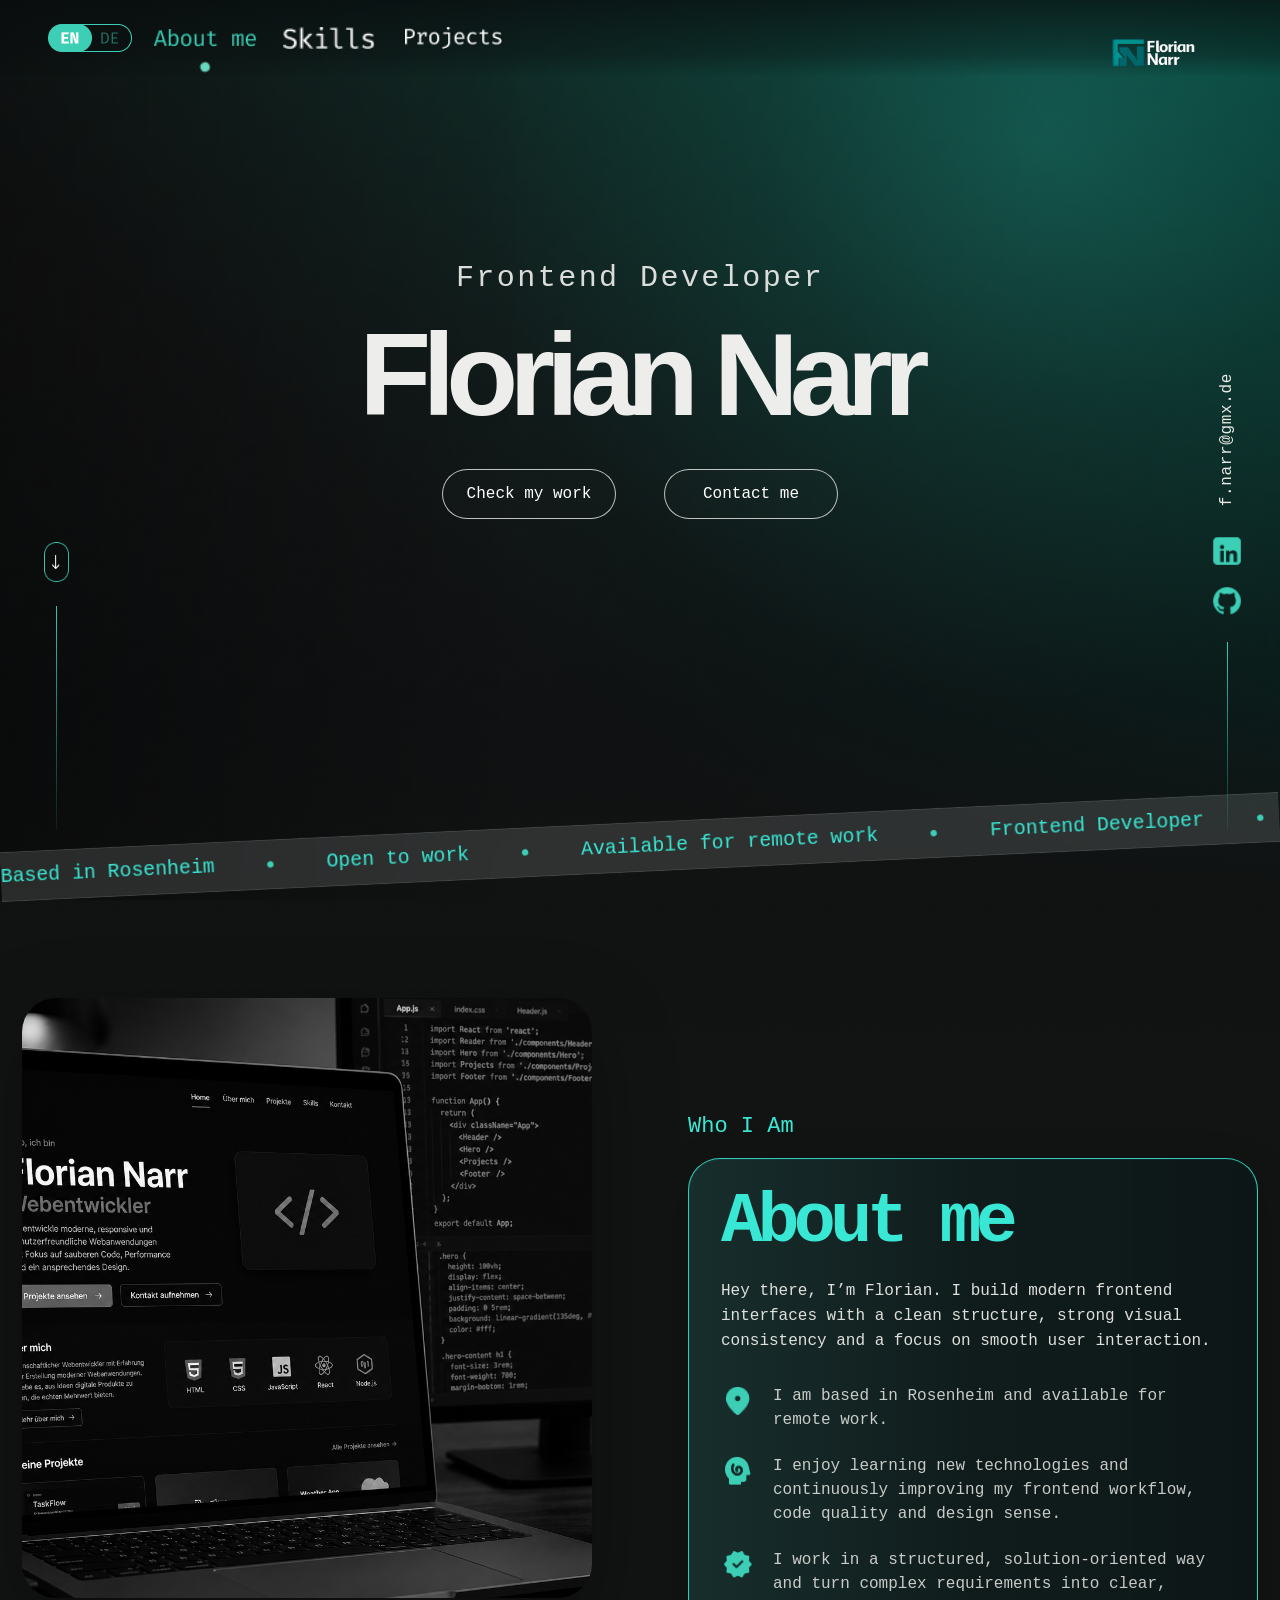
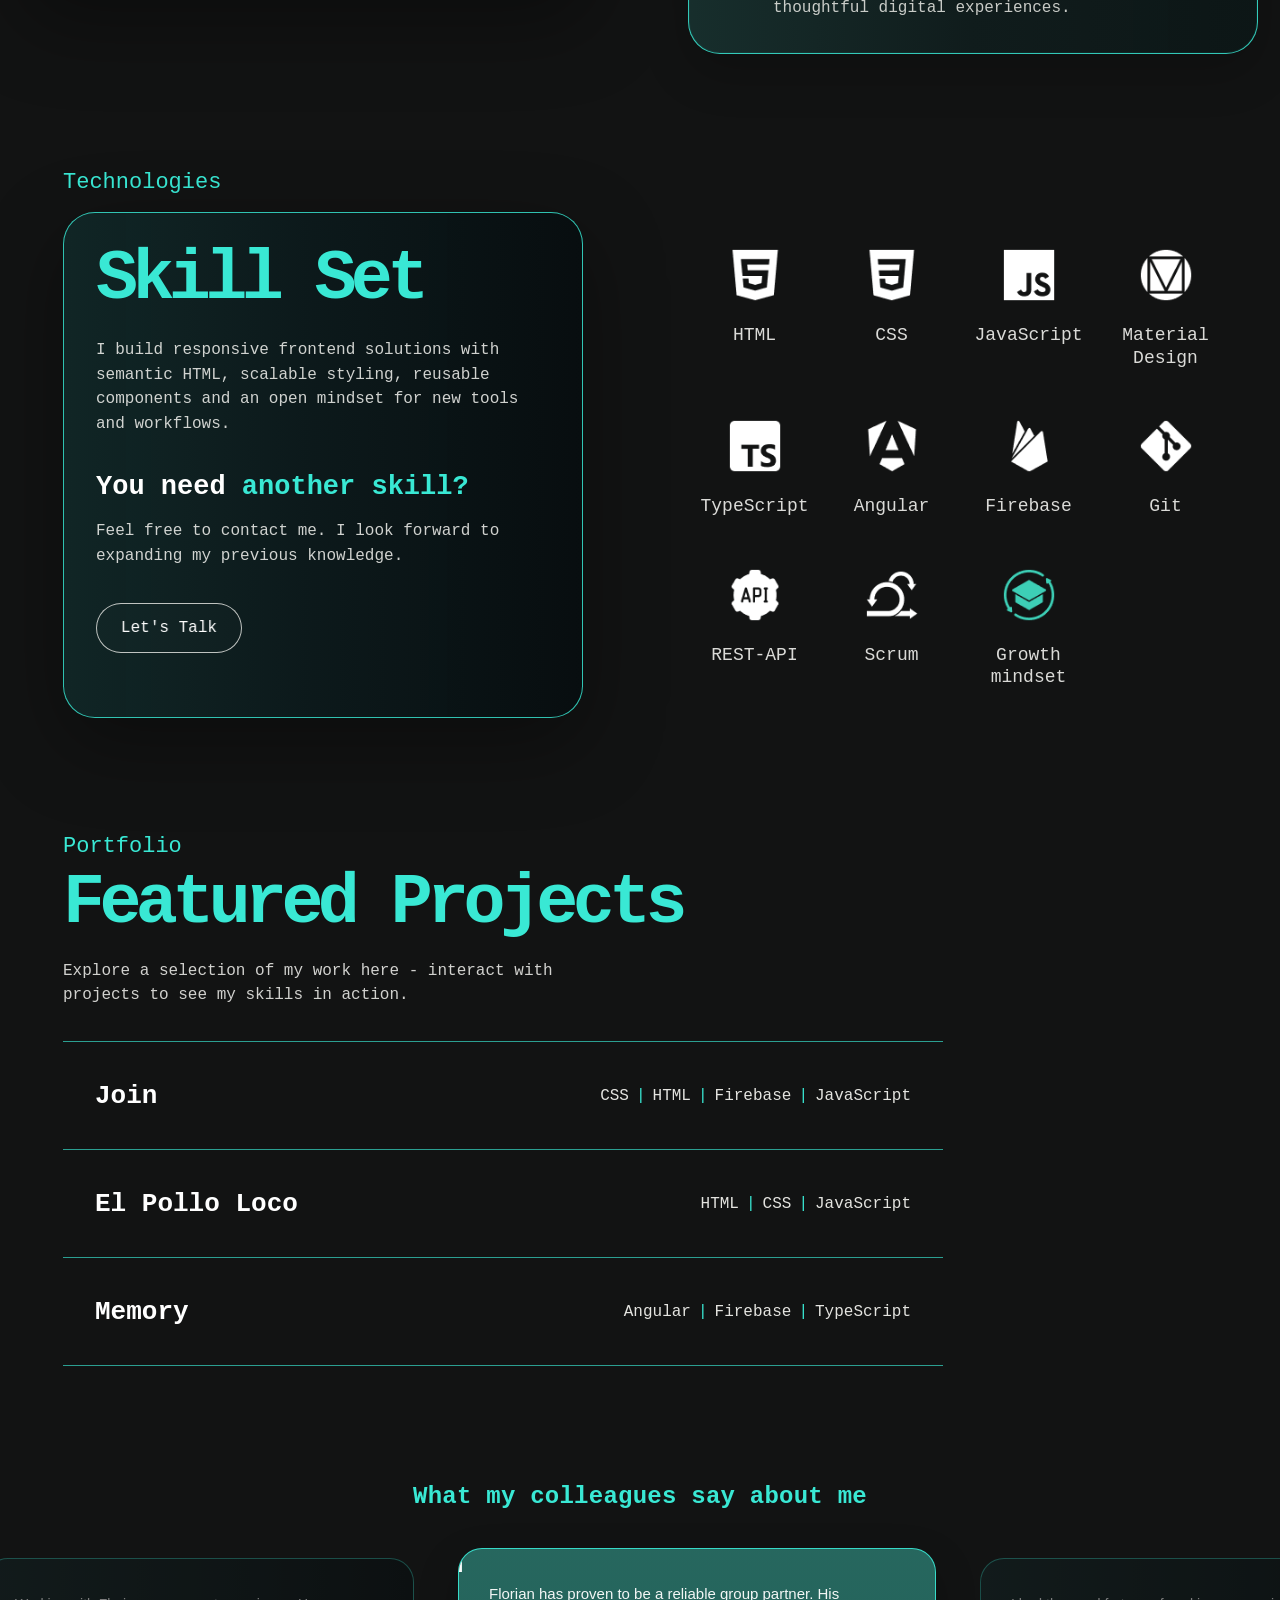
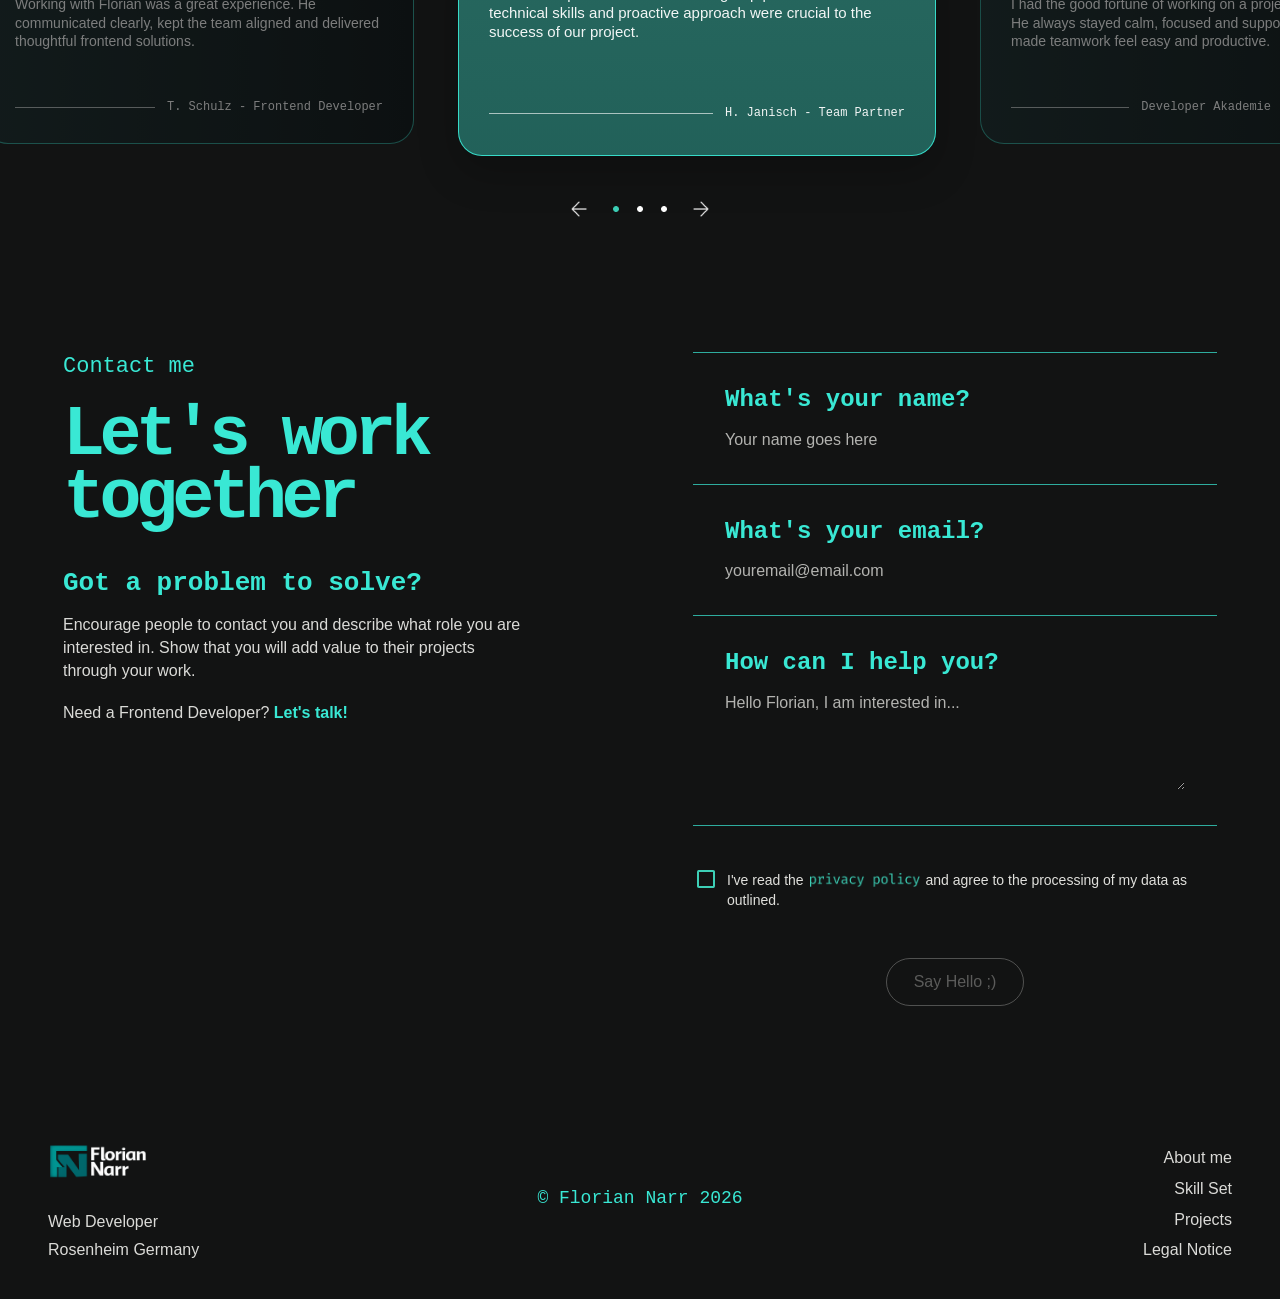
==== commit 1a2963e9: "fix: update font paths for consistency and correct loading" ====
--- a/index.html
+++ b/index.html
@@ -5,11 +5,11 @@
   <meta name="viewport" content="width=device-width, initial-scale=1.0" />
   <title>Florian Narr | Frontend Developer</title>
   
-  <link rel="icon" type="image/png" href="./assets/imgs/Header/logo responsive.png" />
-
-  <link rel="preload" href="./font/Karla-Regular.ttf" as="font" type="font/ttf" crossorigin />
-  <link rel="preload" href="./font/Karla-Bold.ttf" as="font" type="font/ttf" crossorigin />
-  <link rel="preload" href="./font/FiraCode-Bold.ttf" as="font" type="font/ttf" crossorigin />
+  <link rel="icon" type="image/png" href="./assets/imgs/Header/logo_responsive.png" />
+
+  <link rel="preload" href="/font/Karla-Regular.ttf" as="font" type="font/ttf" crossorigin />
+  <link rel="preload" href="/font/Karla-Bold.ttf" as="font" type="font/ttf" crossorigin />
+  <link rel="preload" href="/font/FiraCode-Bold.ttf" as="font" type="font/ttf" crossorigin />
 
 <link rel="stylesheet" href="style.css" />
 <link rel="stylesheet" href="./styles/header.css" />
--- a/style.css
+++ b/style.css
@@ -1,6 +1,6 @@
 @font-face {
   font-family: "Karla";
-  src: url("./font/Karla-Regular.ttf") format("truetype");
+  src: url("/font/Karla-Regular.ttf") format("truetype");
   font-weight: 400;
   font-style: normal;
   font-display: swap;
@@ -8,7 +8,7 @@
 
 @font-face {
   font-family: "Karla";
-  src: url("./font/Karla-Bold.ttf") format("truetype");
+  src: url("/font/Karla-Bold.ttf") format("truetype");
   font-weight: 700;
   font-style: normal;
   font-display: swap;
@@ -16,43 +16,13 @@
 
 @font-face {
   font-family: "Fira Code";
-  src: url("./font/FiraCode-Bold.ttf") format("truetype");
+  src: url("/font/FiraCode-Bold.ttf") format("truetype");
   font-weight: 700;
   font-style: normal;
   font-display: swap;
 }
 
-@font-face {
-  font-family: "Inter";
-  src: url("./font/Inter-Regular.ttf") format("truetype");
-  font-weight: 300 600;
-  font-style: normal;
-  font-display: swap;
-}
 
-@font-face {
-  font-family: "Inter";
-  src: url("./font/Inter-Bold.ttf") format("truetype");
-  font-weight: 700 800;
-  font-style: normal;
-  font-display: swap;
-}
-
-@font-face {
-  font-family: "IBM Plex Mono";
-  src: url("./font/IBMPlexMono-Bold.ttf") format("truetype");
-  font-weight: 400 700;
-  font-style: normal;
-  font-display: swap;
-}
-
-@font-face {
-  font-family: "Space Grotesk";
-  src: url("./font/SpaceGrotesk-Bold.ttf") format("truetype");
-  font-weight: 400 700;
-  font-style: normal;
-  font-display: swap;
-}
 
 :root {
   --background-main: #0f1111;
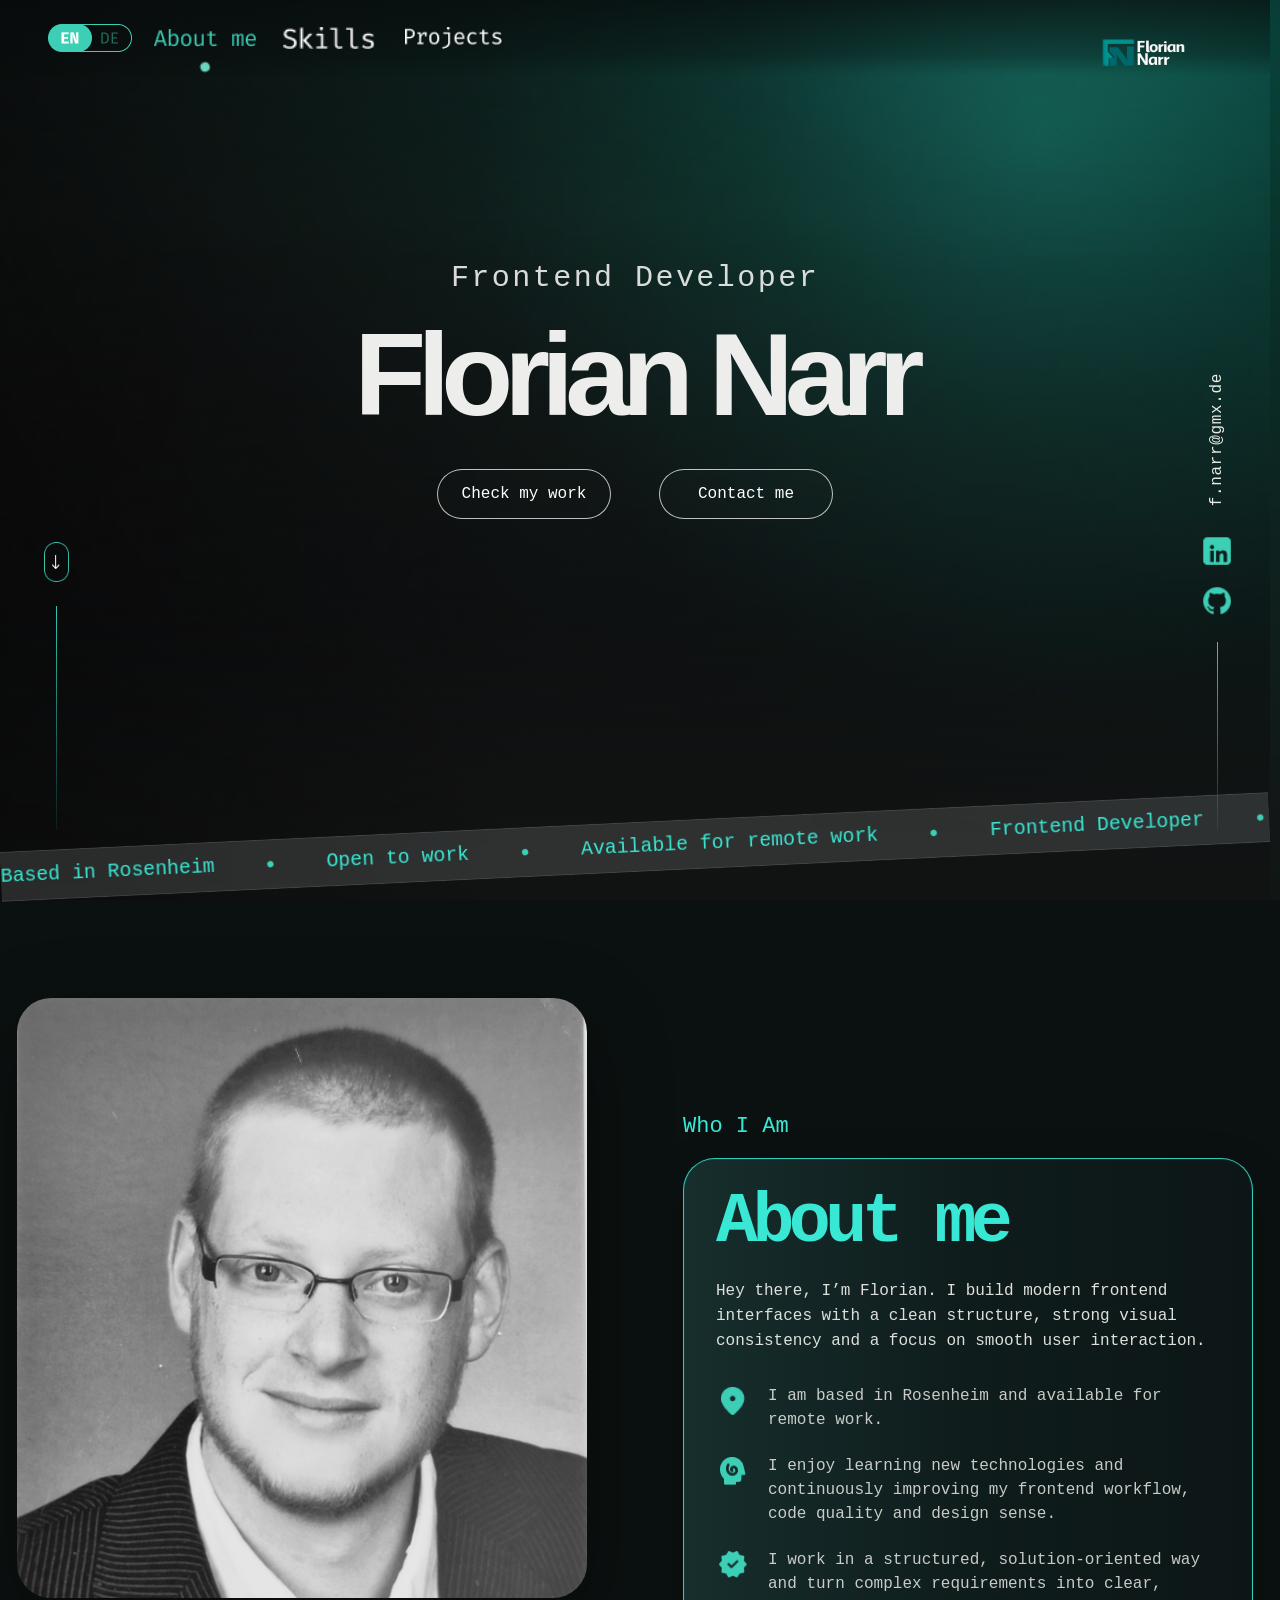
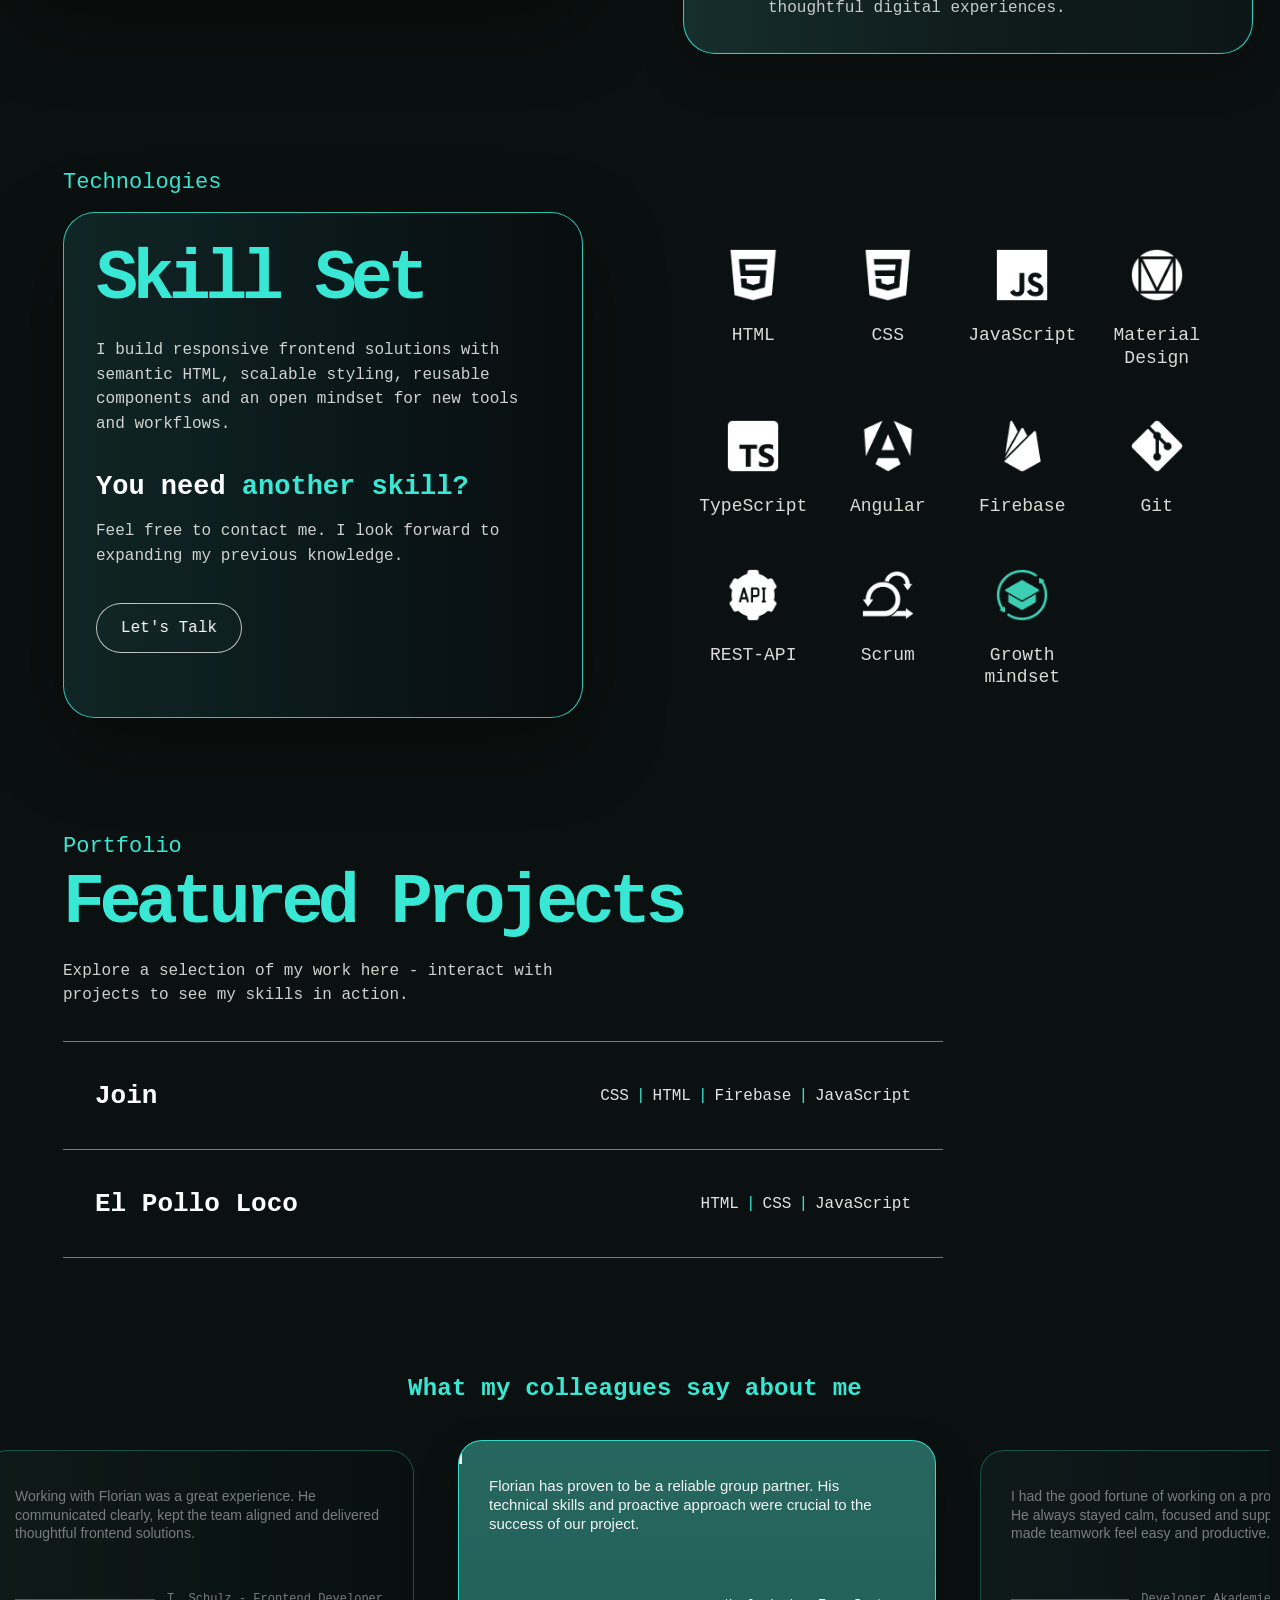
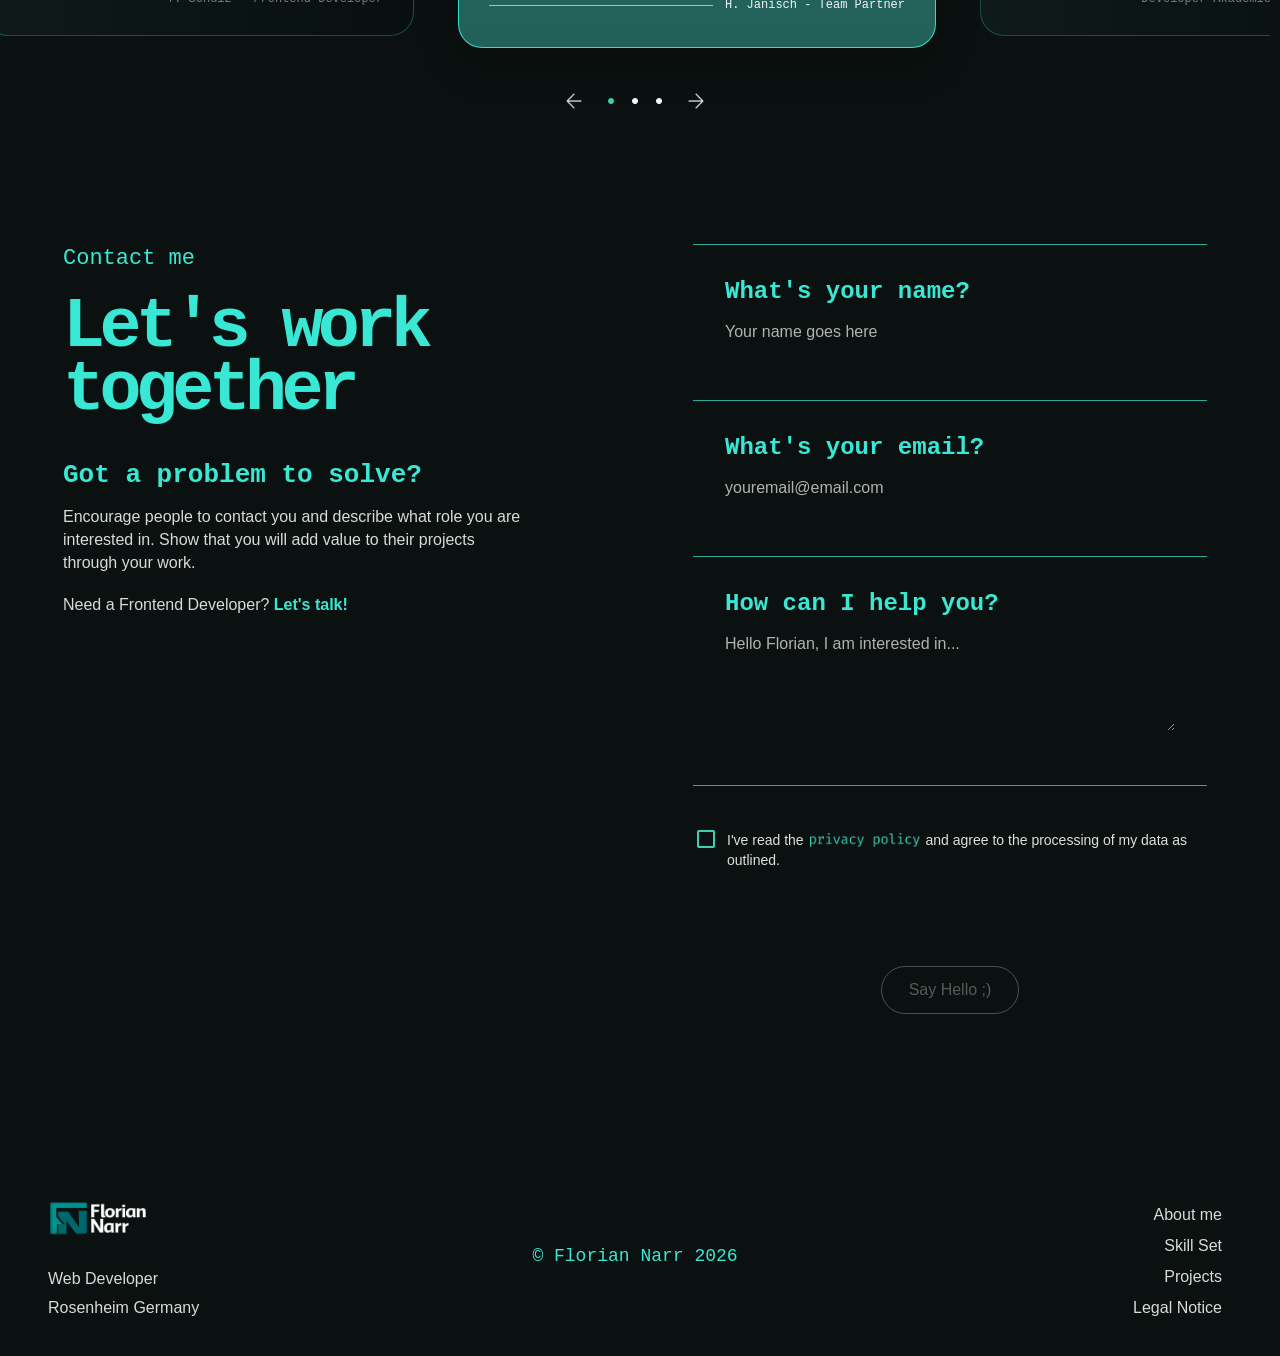
==== commit 2e255aad: "fix: update image paths for consistency and add new images across various pages" ====
--- a/index.html
+++ b/index.html
@@ -45,7 +45,7 @@
         aria-pressed="false"
       >
         <img
-          src="/assets/imgs/Header/Language _switch.png"
+          src="/assets/imgs/Header/Language_switch.png"
           alt="Language switch"
           class="site-header__lang-switch"
         />
@@ -88,14 +88,14 @@
           srcset="/assets/imgs/Header/logo_responsive.png"
         />
         <img
-          src="./assets/imgs/Header/Logo _Portfolio.png"
+          src="./assets/imgs/Header/Logo_Portfolio.png"
           alt="Florian Narr Logo"
           class="site-header__logo-image site-header__logo-image--default"
         />
       </picture>
 
       <img
-        src="./assets/imgs/Header/logo _portfolio _hover.png"
+        src="./assets/imgs/Header/logo_portfolio_hover.png"
         alt="Florian Narr Logo"
         class="site-header__logo-image site-header__logo-image--hover"
       />
@@ -247,7 +247,7 @@
         <div class="about__media">
           <div class="about__image-frame">
             <img
-              src="./assets/imgs/about me/Platzhalter.png"
+              src="./assets/imgs/about me/portfolio_img.jpg"
               alt="Portfolio owner"
               class="about__image"
             />
@@ -556,12 +556,12 @@
     <div class="site-footer__left">
       <a href="#hero" class="site-footer__brand" aria-label="Back to homepage">
         <img
-          src="./assets/imgs/Header/Logo _Portfolio.png"
+          src="./assets/imgs/Header/Logo_Portfolio.png"
           alt="Florian Narr Logo"
           class="site-footer__logo-image site-footer__logo-image--default"
         />
         <img
-          src="./assets/imgs/Header/logo _portfolio _hover.png"
+          src="./assets/imgs/Header/logo_portfolio_hover.png"
           alt="Florian Narr Logo"
           class="site-footer__logo-image site-footer__logo-image--hover"
         />
--- a/style.css
+++ b/style.css
@@ -21,8 +21,6 @@
   font-style: normal;
   font-display: swap;
 }
-
-
 
 :root {
   --background-main: #0f1111;
@@ -44,28 +42,44 @@
 html {
   scroll-behavior: smooth;
   scroll-padding-top: 76px;
+  scrollbar-gutter: stable;
 }
 
 body {
+  position: relative;
+  isolation: isolate;
   margin: 0;
   min-height: 100vh;
   overflow-x: hidden;
+  overscroll-behavior-y: contain;
+  -webkit-overflow-scrolling: touch;
   font-family: "Inter", sans-serif;
   color: var(--text-main);
-  background:
-    radial-gradient(940px 460px at 88% 0%, rgba(57, 232, 212, 0.12), transparent 46%),
-    linear-gradient(180deg, #08100f 0%, #121313 24%, #121313 100%);
-}
-
-body::before {
+  background: #0b1110;
+}
+
+body::before,
+body::after {
   content: "";
   position: fixed;
   inset: 0;
+  pointer-events: none;
+}
+
+body::before {
+  z-index: -2;
+  opacity: 0.96;
+  background:
+    url("./assets/imgs/12. Skill set Background.png") center top / cover no-repeat fixed,
+    linear-gradient(180deg, #08100f 0%, #121313 44%, #121313 100%);
+}
+
+body::after {
   z-index: -1;
-  pointer-events: none;
-  opacity: 0.9;
+  opacity: 0.98;
   background:
-    linear-gradient(180deg, rgba(0, 0, 0, 0.24) 0%, transparent 24%),
+    linear-gradient(180deg, rgba(0, 0, 0, 0.28) 0%, rgba(0, 0, 0, 0.1) 24%, rgba(18, 19, 19, 0.86) 100%),
+    radial-gradient(940px 460px at 88% 0%, rgba(57, 232, 212, 0.13), transparent 46%),
     radial-gradient(720px 380px at 78% 5%, rgba(57, 232, 212, 0.09), transparent 62%);
 }
 
@@ -107,6 +121,29 @@
 main {
   position: relative;
   z-index: 1;
+}
+
+section,
+[id] {
+  scroll-margin-top: 96px;
+}
+
+::-webkit-scrollbar {
+  width: 10px;
+}
+
+::-webkit-scrollbar-track {
+  background: rgba(8, 16, 15, 0.9);
+}
+
+::-webkit-scrollbar-thumb {
+  border: 2px solid rgba(8, 16, 15, 0.9);
+  border-radius: 999px;
+  background: rgba(57, 232, 212, 0.42);
+}
+
+::-webkit-scrollbar-thumb:hover {
+  background: rgba(57, 232, 212, 0.64);
 }
 
 .cursor-shadow {
@@ -185,14 +222,44 @@
 
   body {
     overflow-x: hidden;
+  }
+
+  body::before {
     background:
-      radial-gradient(620px 360px at 86% 0%, rgba(57, 232, 212, 0.13), transparent 52%),
+      url("./assets/imgs/12. Skill set Background.png") center top / cover no-repeat fixed,
       linear-gradient(180deg, #08100f 0%, #161818 35%, #191919 100%);
   }
+
+  body::after {
+    background:
+      linear-gradient(180deg, rgba(0, 0, 0, 0.34) 0%, rgba(0, 0, 0, 0.12) 30%, rgba(20, 22, 22, 0.9) 100%),
+      radial-gradient(620px 360px at 86% 0%, rgba(57, 232, 212, 0.13), transparent 52%);
+  }
+
+  section,
+  [id] {
+    scroll-margin-top: 118px;
+  }
 }
 
 @media (max-width: 360px) {
   :root {
     --responsive-gutter: 24px;
   }
+}
+
+@media (prefers-reduced-motion: reduce) {
+  html,
+  html:focus-within {
+    scroll-behavior: auto;
+  }
+
+  *,
+  *::before,
+  *::after {
+    animation-duration: 0.01ms !important;
+    animation-iteration-count: 1 !important;
+    scroll-behavior: auto !important;
+    transition-duration: 0.01ms !important;
+  }
 }
--- a/styles/header.css
+++ b/styles/header.css
@@ -284,9 +284,17 @@
 
 @media (max-width: 768px) {
   .site-header {
-    background: transparent;
-    backdrop-filter: none;
-    -webkit-backdrop-filter: none;
+    background:
+      linear-gradient(180deg, rgba(7, 13, 13, 0.94) 0%, rgba(7, 13, 13, 0.82) 72%, rgba(7, 13, 13, 0.68) 100%);
+    border-bottom: 1px solid rgba(57, 232, 212, 0.12);
+    box-shadow: 0 14px 34px rgba(0, 0, 0, 0.24);
+    backdrop-filter: blur(18px) saturate(125%);
+    -webkit-backdrop-filter: blur(18px) saturate(125%);
+  }
+
+  body.mobile-menu-open .site-header {
+    background:
+      linear-gradient(180deg, rgba(7, 13, 13, 0.98) 0%, rgba(7, 13, 13, 0.9) 100%);
   }
 
   .site-header__inner {
@@ -395,10 +403,12 @@
     gap: 28px;
 
     background:
-      radial-gradient(circle at 100% 0%, rgba(57, 232, 212, 0.2), transparent 52%),
-      linear-gradient(105deg, rgba(28, 29, 29, 0.98) 0%, rgba(25, 27, 27, 0.98) 43%, rgba(5, 66, 56, 0.98) 100%);
-
-    box-shadow: none;
+      radial-gradient(circle at 100% 0%, rgba(57, 232, 212, 0.22), transparent 52%),
+      linear-gradient(105deg, rgba(18, 23, 23, 0.94) 0%, rgba(16, 20, 20, 0.92) 43%, rgba(5, 66, 56, 0.9) 100%);
+    backdrop-filter: blur(18px) saturate(125%);
+    -webkit-backdrop-filter: blur(18px) saturate(125%);
+
+    box-shadow: 0 22px 60px rgba(0, 0, 0, 0.34);
     opacity: 0;
     pointer-events: none;
     overflow: visible;
--- a/styles/hero.css
+++ b/styles/hero.css
@@ -27,9 +27,12 @@
 
 .hero__inner::before {
   opacity: 0.98;
-  background:
-    linear-gradient(180deg, rgba(4, 8, 10, 0.08) 0%, rgba(4, 8, 10, 0.48) 78%, rgba(18, 19, 19, 0.98) 100%),
-    url("../assets/imgs/12. Skill set Background.png") center top / cover no-repeat;
+  background: linear-gradient(
+    180deg,
+    rgba(4, 8, 10, 0.06) 0%,
+    rgba(4, 8, 10, 0.34) 68%,
+    rgba(18, 19, 19, 0.74) 100%
+  );
 }
 
 .hero__inner::after {
--- a/styles/about-me.css
+++ b/styles/about-me.css
@@ -55,6 +55,7 @@
   width: 100%;
   height: 100%;
   object-fit: cover;
+  object-position: center top;
   border-radius: 34px;
   filter: grayscale(100%);
   box-shadow: var(--shadow-large);
--- a/styles/contact.css
+++ b/styles/contact.css
@@ -64,16 +64,19 @@
 }
 
 .contact-form {
+  position: relative;
   width: 100%;
+  padding-bottom: 49px;
   display: flex;
   flex-direction: column;
   gap: 0;
 }
 
 .contact-form__field {
-  min-height: 131px;
+  position: relative;
+  min-height: 156px;
   margin: 0;
-  padding: 33px 32px 31px;
+  padding: 33px 32px 50px;
   border-top: 1px solid rgba(57, 232, 212, 0.72);
   background: transparent;
 }
@@ -95,16 +98,26 @@
 }
 
 .contact-form__error {
+  position: absolute;
+  left: 32px;
+  right: 32px;
+  bottom: 22px;
   display: block;
-  margin: -5px 0 10px;
+  min-height: 19px;
+  margin: 0;
   font-family: "IBM Plex Mono", monospace;
   font-size: 14px;
   line-height: 1.35;
   color: #ff7b7b;
+  opacity: 1;
+  visibility: visible;
+  pointer-events: none;
 }
 
 .contact-form__error[hidden] {
-  display: none;
+  display: block !important;
+  opacity: 0;
+  visibility: hidden;
 }
 
 .contact-form__field.is-invalid .contact-form__label,
@@ -146,8 +159,10 @@
 }
 
 .contact-form__privacy {
+  position: relative;
+  min-height: 118px;
   margin: 0;
-  padding: 44px 4px 0;
+  padding: 44px 4px 48px;
   border-top: 1px solid rgba(57, 232, 212, 0.72);
 }
 
@@ -257,7 +272,10 @@
 }
 
 .contact-form__privacy .contact-form__error {
-  margin: 10px 0 0 30px;
+  left: 30px;
+  right: 0;
+  bottom: 18px;
+  margin: 0;
 }
 
 .contact-form__submit {
@@ -286,16 +304,26 @@
 }
 
 .contact-form__status {
-  margin: 28px 0 -22px;
+  position: absolute;
+  left: 0;
+  right: 0;
+  bottom: 0;
+  min-height: 21px;
+  margin: 0;
   font-family: "IBM Plex Mono", monospace;
   font-size: 14px;
   line-height: 1.45;
   text-align: center;
   color: rgba(241, 241, 237, 0.86);
+  opacity: 1;
+  visibility: visible;
+  pointer-events: none;
 }
 
 .contact-form__status[hidden] {
-  display: none;
+  display: block !important;
+  opacity: 0;
+  visibility: hidden;
 }
 
 .contact-form__status.is-success {
@@ -373,11 +401,12 @@
 
   .contact-form {
     max-width: none;
+    padding-bottom: 49px;
   }
 
   .contact-form__field {
-    min-height: 0;
-    padding: 29px 0;
+    min-height: 145px;
+    padding: 29px 0 50px;
   }
 
   .contact-form__label {
@@ -385,13 +414,27 @@
     line-height: 1.25;
   }
 
+  .contact-form__error {
+    left: 0;
+    right: 0;
+    bottom: 22px;
+    font-size: 13px;
+  }
+
   .contact-form__input,
   .contact-form__textarea {
     font-size: 15px;
   }
 
   .contact-form__privacy {
-    padding: 36px 0 0;
+    min-height: 126px;
+    padding: 36px 0 50px;
+  }
+
+  .contact-form__privacy .contact-form__error {
+    left: 32px;
+    right: 0;
+    bottom: 18px;
   }
 
   .contact-checkbox {
--- a/styles/legal.css
+++ b/styles/legal.css
@@ -99,8 +99,17 @@
 }
 
 @media (max-width: 768px) {
+  body:has(.legal-page) .site-header {
+    background:
+      linear-gradient(180deg, rgba(7, 13, 13, 0.96) 0%, rgba(7, 13, 13, 0.86) 100%);
+    border-bottom: 1px solid rgba(57, 232, 212, 0.12);
+    box-shadow: 0 14px 34px rgba(0, 0, 0, 0.24);
+    backdrop-filter: blur(18px) saturate(125%);
+    -webkit-backdrop-filter: blur(18px) saturate(125%);
+  }
+
   .legal-page {
-    padding: 58px 8px 42px;
+    padding: 112px 8px 42px;
   }
 
   .legal-page__back {
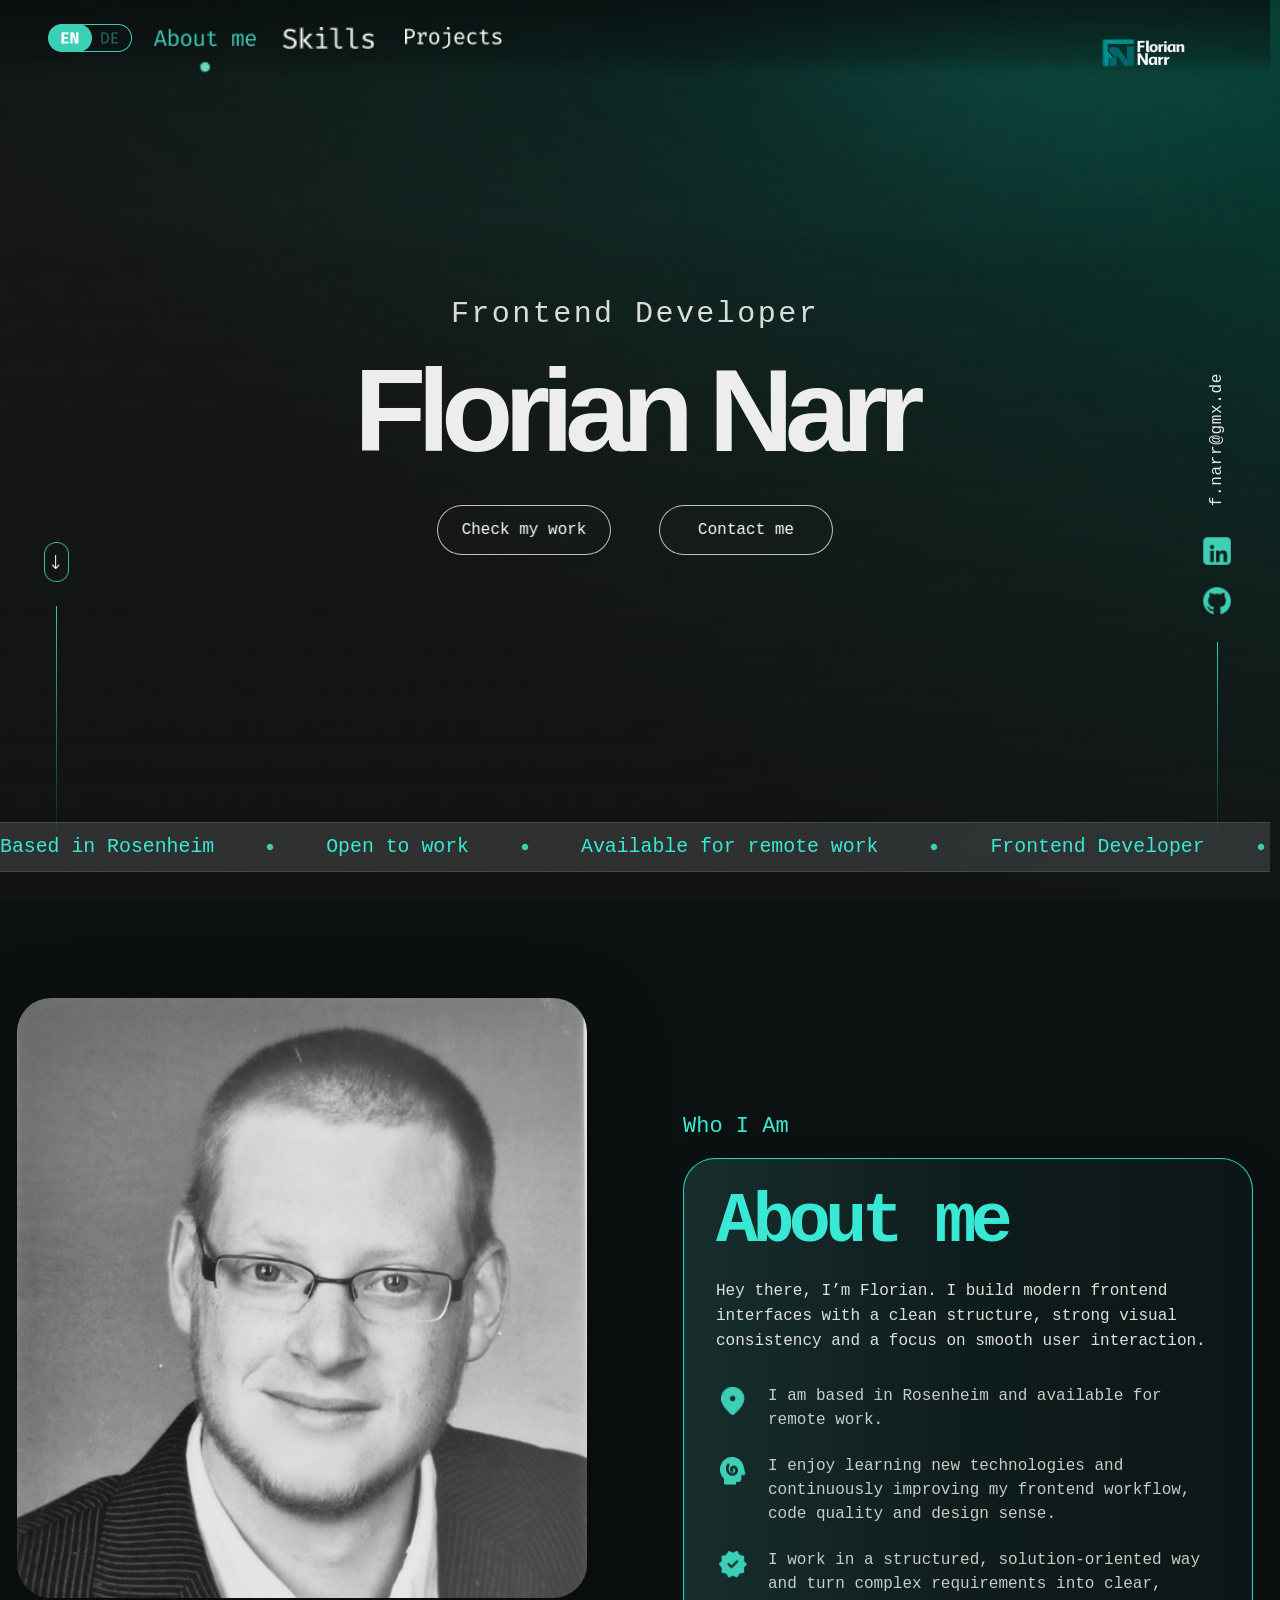
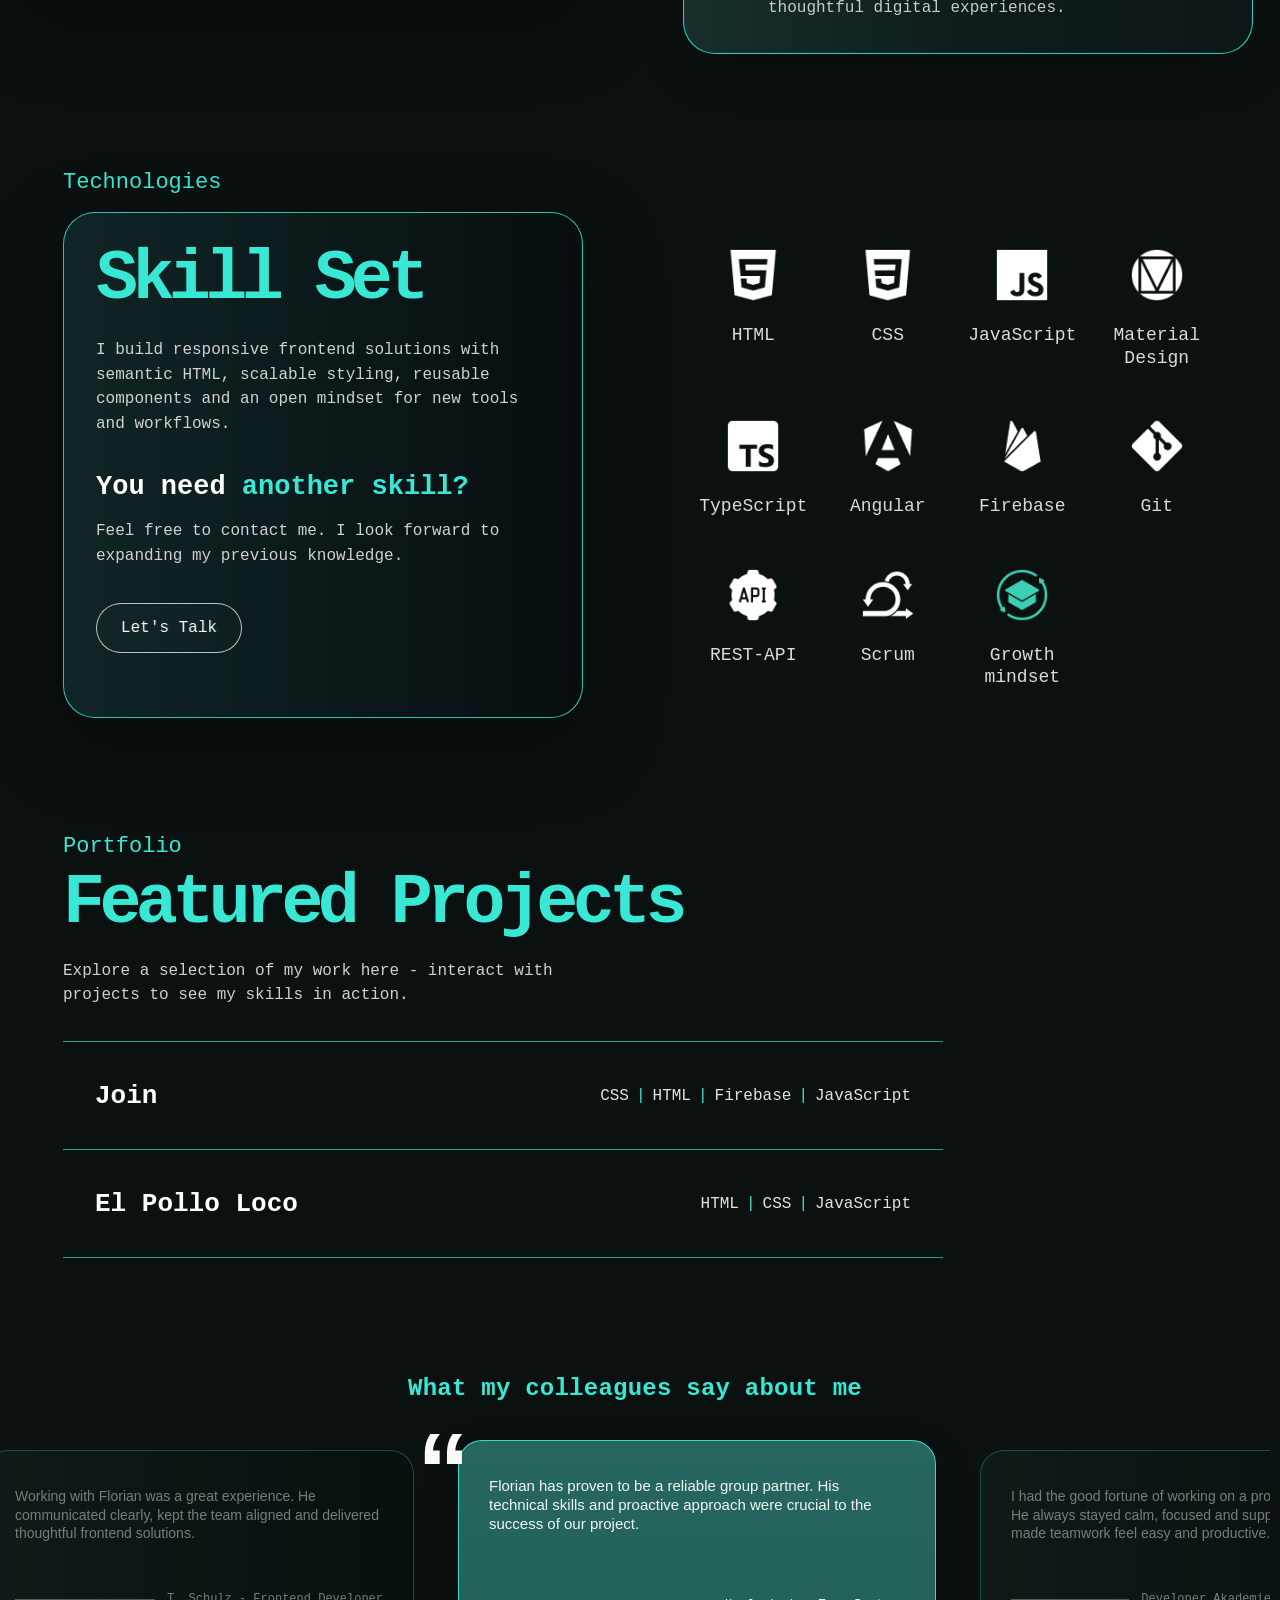
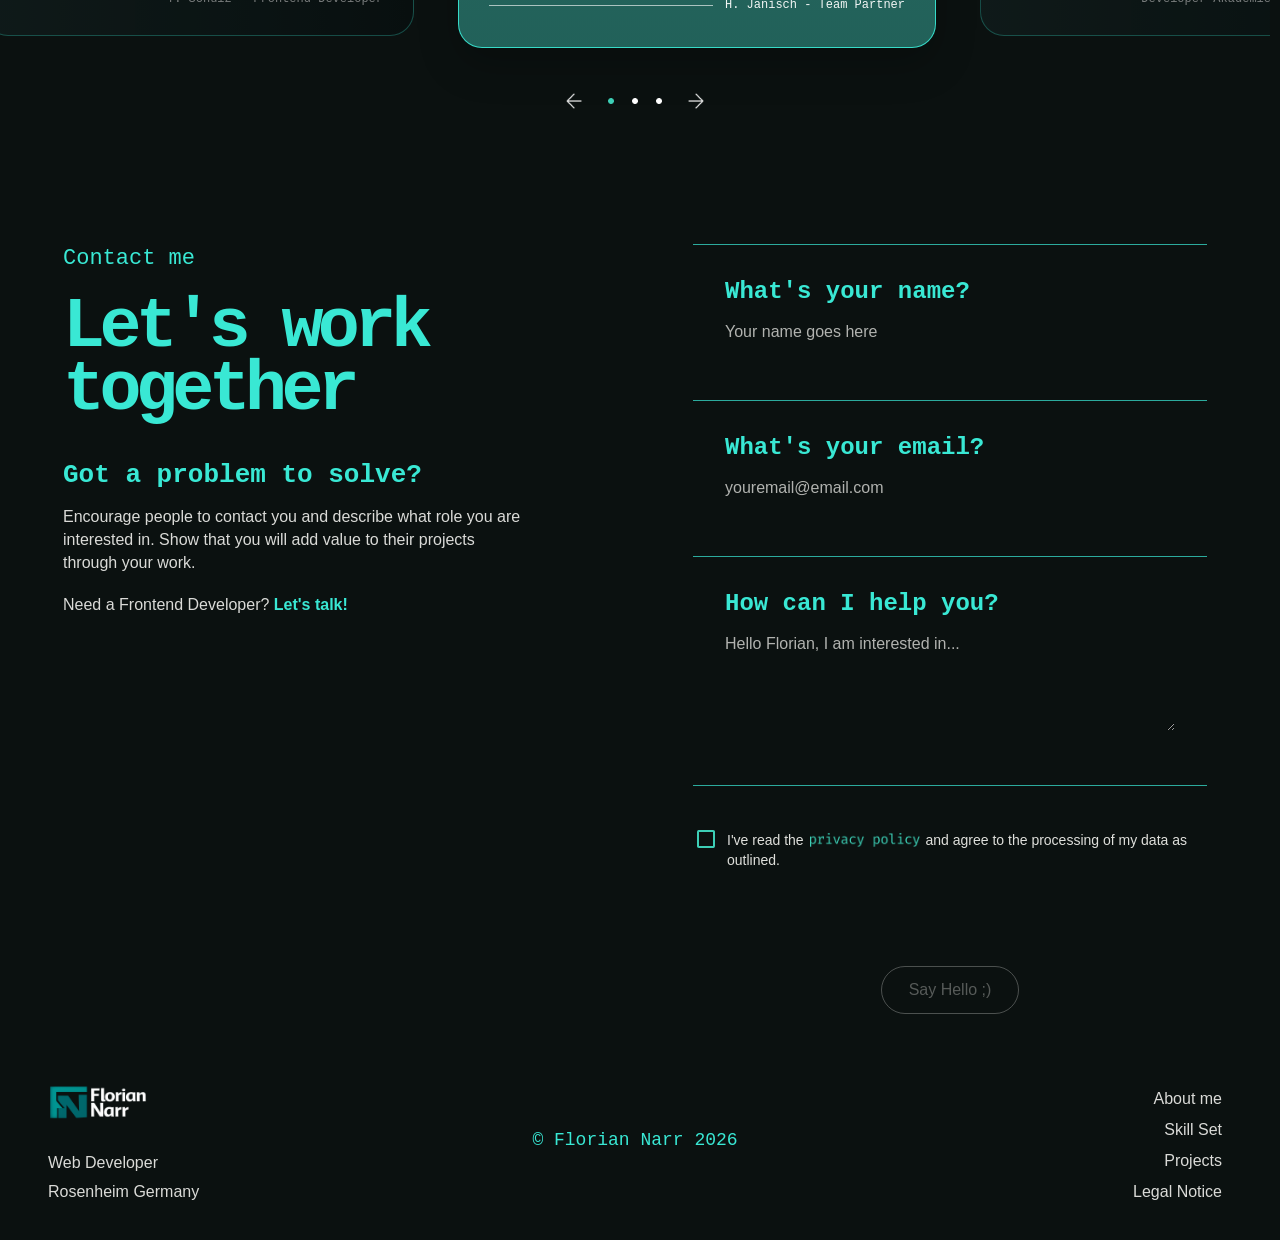
==== commit 1127913e: "feat: enhance portfolio interactivity with scroll animations and navigation improvements" ====
--- a/index.html
+++ b/index.html
@@ -236,6 +236,13 @@
               <span class="hero__ticker-item">Available for remote work</span>
               <img class="hero__ticker-dot" src="./assets/imgs/hero/radio_button_unchecked.png" alt="" />
               <span class="hero__ticker-item">Frontend Developer</span>
+              <span class="hero__ticker-item">Based in Rosenheim</span>
+              <img class="hero__ticker-dot" src="./assets/imgs/hero/radio_button_unchecked.png" alt="" />
+              <span class="hero__ticker-item">Open to work</span>
+              <img class="hero__ticker-dot" src="./assets/imgs/hero/radio_button_unchecked.png" alt="" />
+              <span class="hero__ticker-item">Available for remote work</span>
+              <img class="hero__ticker-dot" src="./assets/imgs/hero/radio_button_unchecked.png" alt="" />
+              <span class="hero__ticker-item">Frontend Developer</span>
             </div>
           </div>
         </div>
--- a/style.css
+++ b/style.css
@@ -1,3 +1,4 @@
+
 @font-face {
   font-family: "Karla";
   src: url("/font/Karla-Regular.ttf") format("truetype");
@@ -63,15 +64,20 @@
   content: "";
   position: fixed;
   inset: 0;
+  width: 100vw;
+  min-width: 100%;
   pointer-events: none;
 }
 
 body::before {
   z-index: -2;
   opacity: 0.96;
-  background:
-    url("./assets/imgs/12. Skill set Background.png") center top / cover no-repeat fixed,
+  background-image:
+    url("./assets/imgs/12. Skill set Background.png"),
     linear-gradient(180deg, #08100f 0%, #121313 44%, #121313 100%);
+  background-position: center top, center;
+  background-size: cover, cover;
+  background-repeat: no-repeat, no-repeat;
 }
 
 body::after {
@@ -121,6 +127,7 @@
 main {
   position: relative;
   z-index: 1;
+  background: transparent;
 }
 
 section,
@@ -225,9 +232,12 @@
   }
 
   body::before {
-    background:
-      url("./assets/imgs/12. Skill set Background.png") center top / cover no-repeat fixed,
+    background-image:
+      url("./assets/imgs/12. Skill set Background.png"),
       linear-gradient(180deg, #08100f 0%, #161818 35%, #191919 100%);
+    background-position: center top, center;
+    background-size: cover, cover;
+    background-repeat: no-repeat, no-repeat;
   }
 
   body::after {
--- a/styles/hero.css
+++ b/styles/hero.css
@@ -19,26 +19,7 @@
 
 .hero__inner::before,
 .hero__inner::after {
-  content: "";
-  position: absolute;
-  inset: 0;
-  pointer-events: none;
-}
-
-.hero__inner::before {
-  opacity: 0.98;
-  background: linear-gradient(
-    180deg,
-    rgba(4, 8, 10, 0.06) 0%,
-    rgba(4, 8, 10, 0.34) 68%,
-    rgba(18, 19, 19, 0.74) 100%
-  );
-}
-
-.hero__inner::after {
-  background:
-    radial-gradient(circle at 82% 15%, rgba(57, 232, 212, 0.2) 0%, rgba(57, 232, 212, 0.07) 22%, transparent 44%),
-    linear-gradient(90deg, rgba(0, 0, 0, 0.38) 0%, transparent 42%);
+  display: none;
 }
 
 .hero__center {
@@ -430,7 +411,7 @@
   .hero__inner {
     width: 100%;
     min-height: max(840px, 100svh);
-    padding: 104px 14px 110px;
+    padding: 0px 10px 160px;
     align-items: center;
   }
 
--- a/styles/references.css
+++ b/styles/references.css
@@ -41,7 +41,7 @@
   position: relative;
   min-height: 0;
   border-radius: 24px;
-  overflow: hidden;
+  overflow: visible;
   display: flex;
   flex-direction: column;
   transition:
@@ -92,6 +92,7 @@
   font-weight: 700;
   color: rgba(255, 255, 255, 0.98);
   pointer-events: none;
+  z-index: 2;
 }
 
 .reference-card--side .reference-card__quote {
--- a/styles/contact.css
+++ b/styles/contact.css
@@ -1,7 +1,3 @@
-.contact-section {
-  padding: 0 0 116px;
-}
-
 .contact-shell {
   width: min(1248px, calc(100% - 126px));
   margin: 0 auto;
@@ -204,6 +200,12 @@
 .contact-checkbox__input:checked + .contact-checkbox__visual,
 .contact-checkbox:hover .contact-checkbox__input:checked + .contact-checkbox__visual {
   background-image: url("../assets/imgs/contact form/Property 1=Checked.png");
+  transform: none;
+}
+
+.contact-checkbox:has(.contact-checkbox__privacy-link:hover) .contact-checkbox__input:not(:checked) + .contact-checkbox__visual,
+.contact-checkbox:has(.contact-checkbox__privacy-link:focus-visible) .contact-checkbox__input:not(:checked) + .contact-checkbox__visual {
+  background-image: url("../assets/imgs/contact form/check_box_outline_blank.png");
   transform: none;
 }
 
@@ -342,10 +344,6 @@
 }
 
 @media (max-width: 1180px) {
-  .contact-section {
-    padding-bottom: var(--responsive-section-gap);
-  }
-
   .contact-shell {
     width: min(1248px, calc(100% - var(--responsive-gutter)));
     max-width: 920px;
@@ -363,10 +361,6 @@
 }
 
 @media (max-width: 768px) {
-  .contact-section {
-    padding-bottom: 92px;
-  }
-
   .contact-shell {
     width: calc(100% - var(--responsive-gutter));
     grid-template-columns: 1fr;
--- a/styles/overlay.css
+++ b/styles/overlay.css
@@ -10,6 +10,7 @@
   align-items: center;
   justify-content: center;
   padding: 48px 24px;
+  font-family: "Inter", sans-serif;
 }
 
 .project-overlay.is-open {
@@ -226,7 +227,7 @@
 .project-overlay__preview-image {
   width: 100%;
   height: 100%;
-  
+  object-fit: cover;
 }
 
 .project-overlay__preview-text {
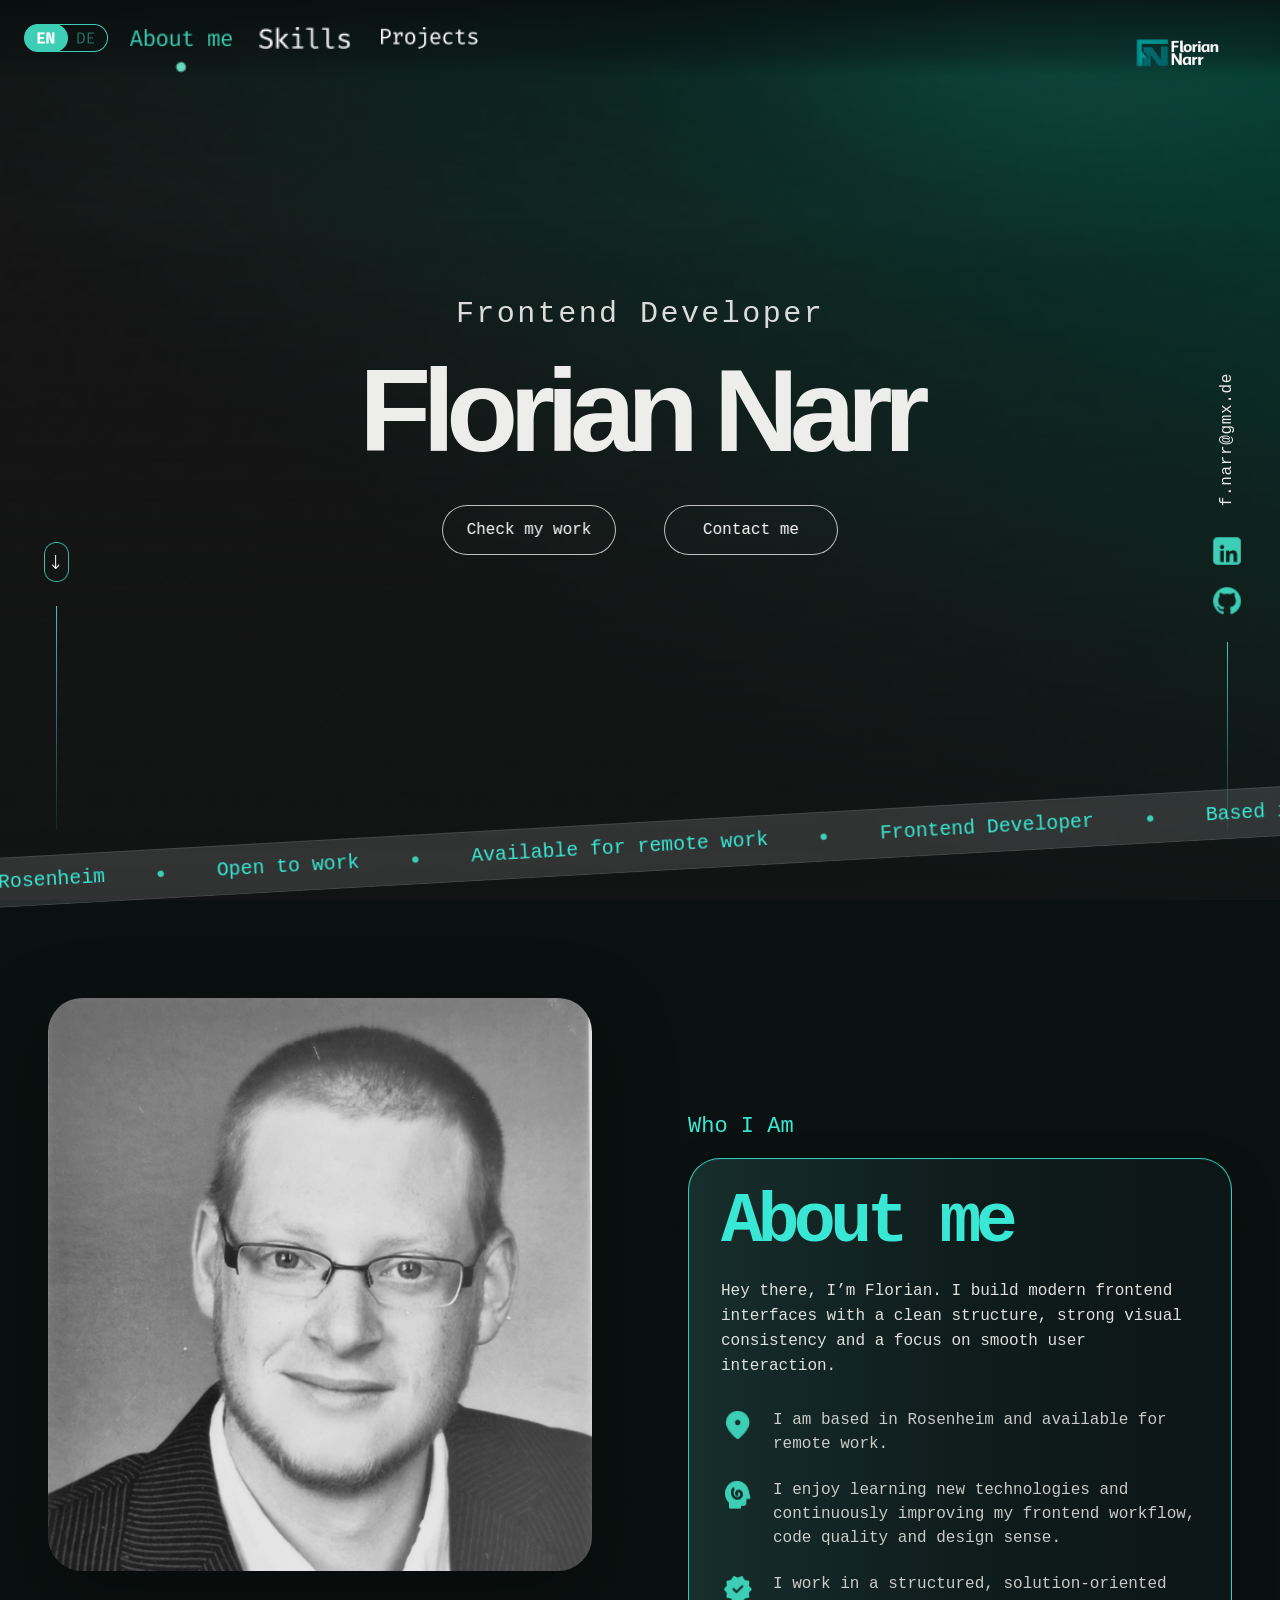
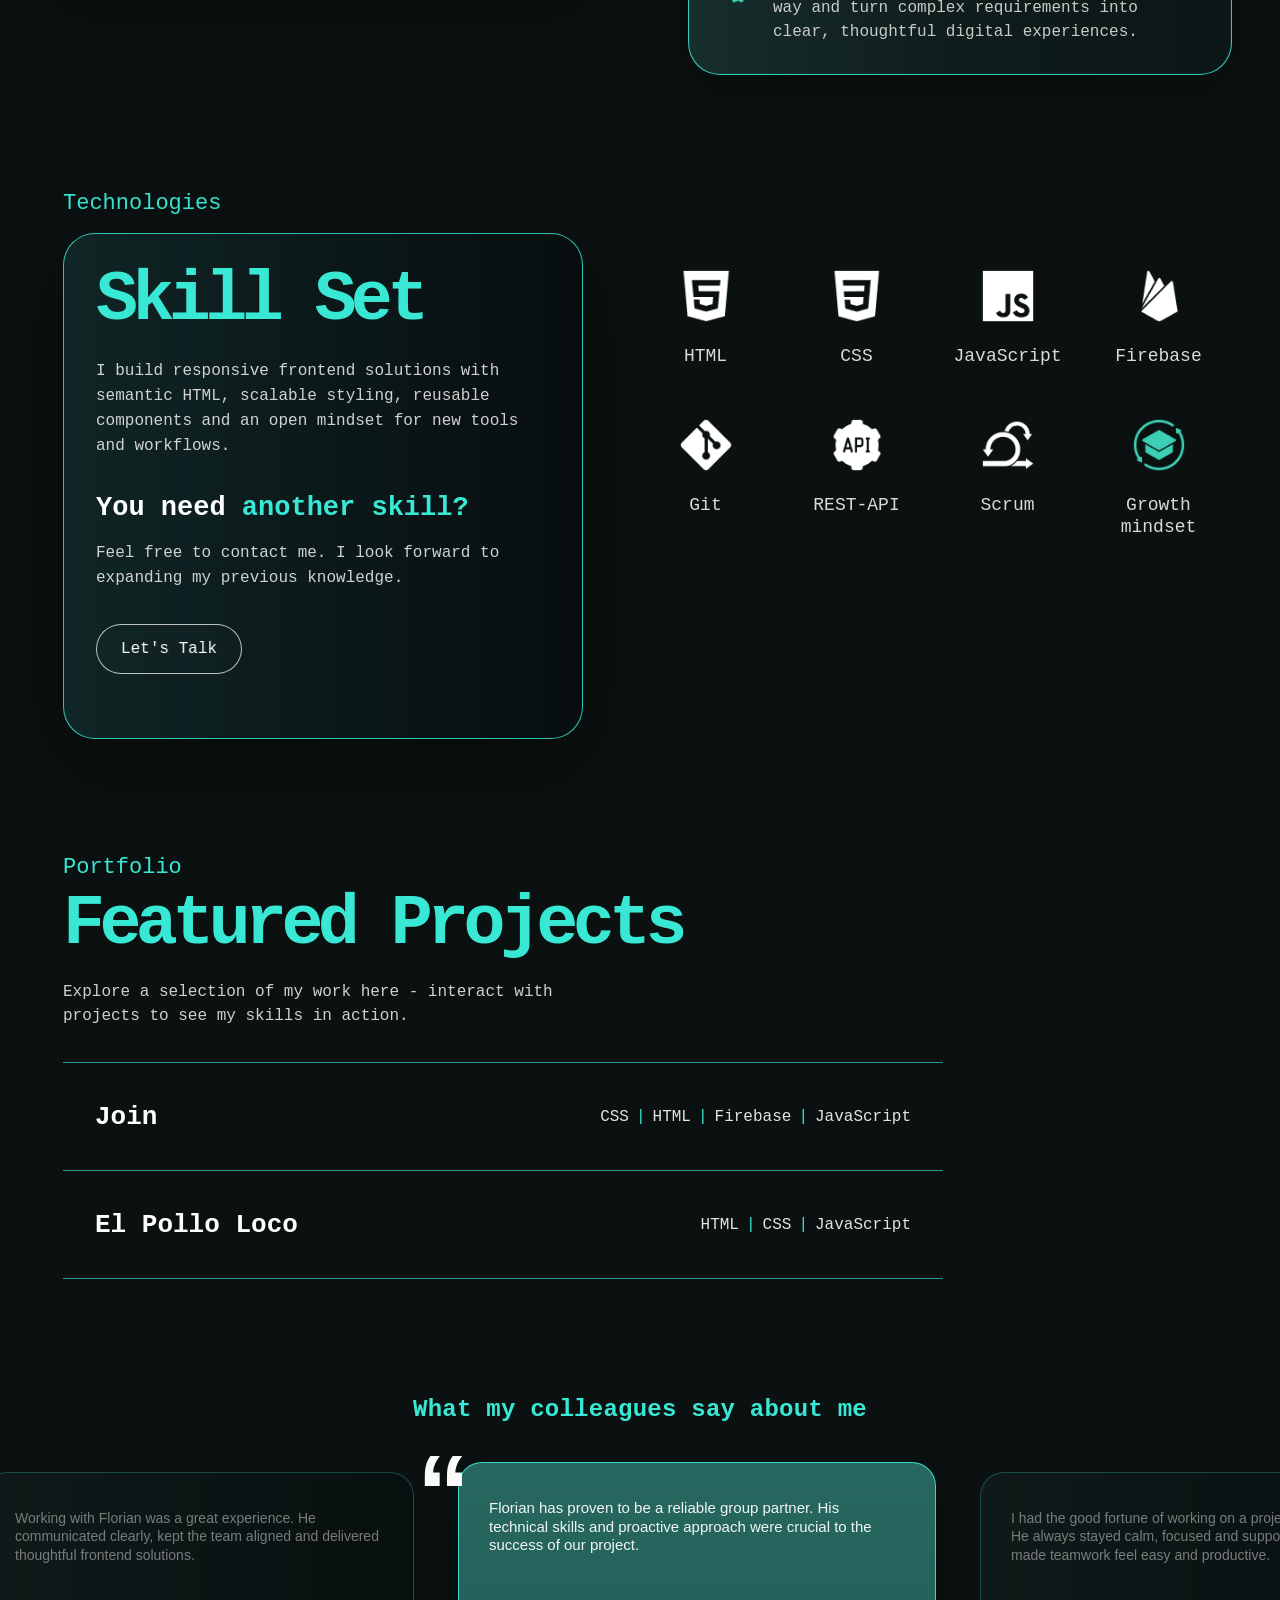
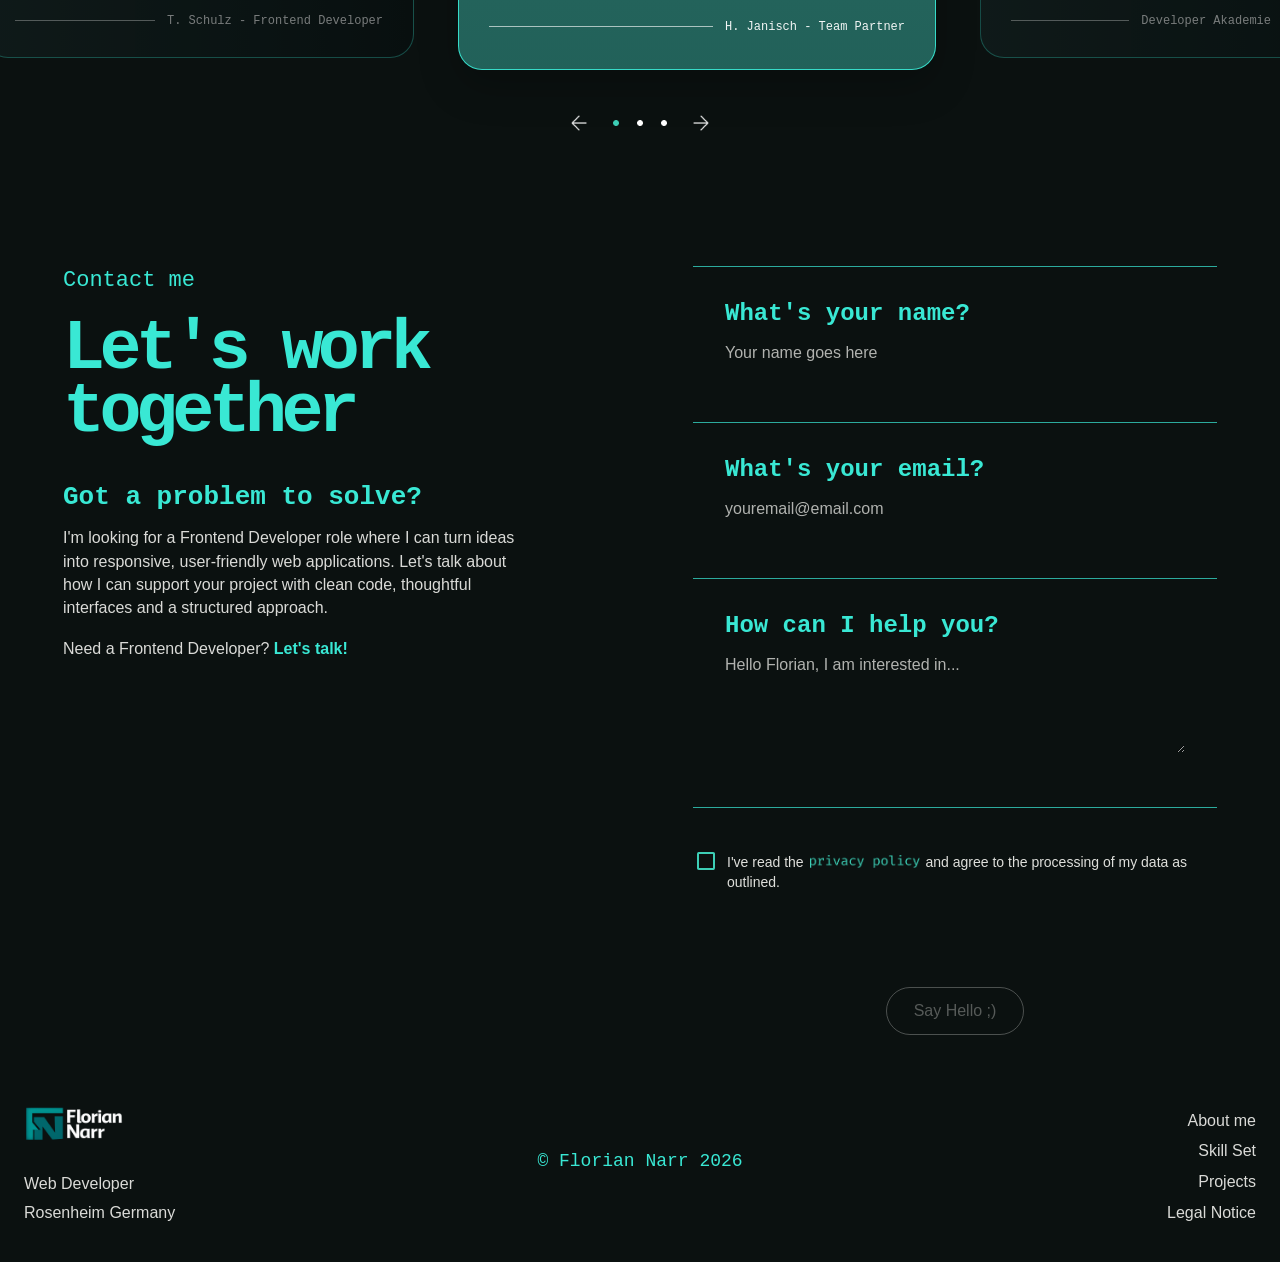
==== commit 1511d4c8: "fixed responive issues" ====
--- a/index.html
+++ b/index.html
@@ -490,8 +490,9 @@
           <h3 class="contact-subtitle">Got a problem to solve?</h3>
 
           <p class="contact-text">
-            Encourage people to contact you and describe what role you are interested in.
-            Show that you will add value to their projects through your work.
+            I'm looking for a Frontend Developer role where I can turn ideas into responsive,
+            user-friendly web applications. Let's talk about how I can support your project
+            with clean code, thoughtful interfaces and a structured approach.
           </p>
 
           <p class="contact-text contact-text--small">
@@ -593,4 +594,4 @@
   </div>
 </footer>
 </body>
-</html>+</html>
--- a/style.css
+++ b/style.css
@@ -43,7 +43,8 @@
 html {
   scroll-behavior: smooth;
   scroll-padding-top: 76px;
-  scrollbar-gutter: stable;
+  overflow-x: hidden;
+  overflow-x: clip;
 }
 
 body {
@@ -52,6 +53,7 @@
   margin: 0;
   min-height: 100vh;
   overflow-x: hidden;
+  overflow-x: clip;
   overscroll-behavior-y: contain;
   -webkit-overflow-scrolling: touch;
   font-family: "Inter", sans-serif;
@@ -229,6 +231,13 @@
 
   body {
     overflow-x: hidden;
+    overflow-x: clip;
+  }
+
+  /* Keep off-screen entrance animations within the mobile viewport. */
+  [data-aos="fade-left"]:not(.aos-animate),
+  [data-aos="fade-right"]:not(.aos-animate) {
+    transform: translate3d(0, 32px, 0);
   }
 
   body::before {
@@ -250,6 +259,8 @@
   [id] {
     scroll-margin-top: 118px;
   }
+
+  
 }
 
 @media (max-width: 360px) {
@@ -272,4 +283,4 @@
     scroll-behavior: auto !important;
     transition-duration: 0.01ms !important;
   }
-}+}
--- a/styles/header.css
+++ b/styles/header.css
@@ -2,8 +2,11 @@
   position: sticky;
   top: 0;
   z-index: 1000;
+  width: 100%;
+  max-width: 100%;
   display: flex;
   justify-content: center;
+  box-sizing: border-box;
   background: linear-gradient(
     180deg,
     rgba(8, 11, 12, 0.7) 0%,
@@ -15,12 +18,15 @@
 }
 
 .site-header__inner {
-  width: min(1280px, calc(100% - 96px));
+  width: min(1440px, calc(100% - 48px));
+  max-width: 1440px;
   min-height: 76px;
+  margin: 0 auto;
   display: flex;
   align-items: center;
   justify-content: space-between;
   gap: 28px;
+  box-sizing: border-box;
 }
 
 .site-header__left,
@@ -284,6 +290,8 @@
 
 @media (max-width: 768px) {
   .site-header {
+    width: 100%;
+    max-width: 100%;
     background:
       linear-gradient(180deg, rgba(7, 13, 13, 0.94) 0%, rgba(7, 13, 13, 0.82) 72%, rgba(7, 13, 13, 0.68) 100%);
     border-bottom: 1px solid rgba(57, 232, 212, 0.12);
@@ -299,12 +307,15 @@
 
   .site-header__inner {
     position: relative;
-    width: calc(100% - var(--responsive-gutter));
+    width: 100%;
+    max-width: 100%;
     min-height: 104px;
-    padding: 0;
+    margin: 0;
+    padding: 0 14px;
     flex-wrap: nowrap;
     justify-content: space-between;
     gap: 0;
+    box-sizing: border-box;
   }
 
   .site-header__logo {
@@ -379,13 +390,13 @@
   .site-header__left {
     position: fixed !important;
     top: 59px !important;
-    left: 50vw !important;
-    right: auto !important;
+    left: 0 !important;
+    right: 0 !important;
     z-index: 1002;
 
-    width: 238px !important;
-    min-width: 238px !important;
-    max-width: 238px !important;
+    width: 100% !important;
+    min-width: 0 !important;
+    max-width: none !important;
 
     height: 252px !important;
     min-height: 252px !important;
@@ -393,7 +404,9 @@
 
     padding: 42px 0 37px;
     border: 1px solid var(--accent);
-    border-radius: 30px;
+    border-left: 0;
+    border-right: 0;
+    border-radius: 0 0 30px 30px;
     box-sizing: border-box;
 
     display: flex;
@@ -413,7 +426,7 @@
     pointer-events: none;
     overflow: visible;
 
-    transform: translate3d(-50%, -8px, 0) !important;
+    transform: translate3d(0, -8px, 0) !important;
     transform-origin: top center;
     transition: opacity 0.24s ease, transform 0.24s ease;
     contain: layout paint style;
@@ -422,7 +435,7 @@
   body.mobile-menu-open .site-header__left {
     opacity: 1;
     pointer-events: auto;
-    transform: translate3d(-50%, 0, 0) !important;
+    transform: translate3d(0, 0, 0) !important;
   }
 
   .site-header__nav {
@@ -523,8 +536,8 @@
   }
 
   body.is-language-switching.mobile-menu-open .site-header__left {
-    left: 50vw !important;
-    right: auto !important;
-    transform: translate3d(-50%, 0, 0) !important;
+    left: 0 !important;
+    right: 0 !important;
+    transform: translate3d(0, 0, 0) !important;
   }
 }
--- a/styles/footer.css
+++ b/styles/footer.css
@@ -1,17 +1,23 @@
 .site-footer {
+  width: 100%;
+  max-width: 100%;
   display: flex;
   justify-content: center;
   padding: 0 0 38px;
+  box-sizing: border-box;
   background: transparent;
 }
 
 .site-footer__inner {
-  width: min(1280px, calc(100% - 96px));
+  width: min(1440px, calc(100% - 48px));
+  max-width: 1440px;
+  margin: 0 auto;
   padding-top: 14px;
   display: grid;
   grid-template-columns: 1fr auto 1fr;
   align-items: end;
   gap: 24px;
+  box-sizing: border-box;
 }
 
 .site-footer__left,
@@ -131,6 +137,7 @@
 
 @media (max-width: 980px) {
   .site-footer__inner {
+    width: calc(100% - var(--responsive-gutter));
     grid-template-columns: 1fr auto;
     align-items: end;
     gap: 34px 24px;
@@ -145,14 +152,19 @@
 
 @media (max-width: 768px) {
   .site-footer {
+    width: 100%;
+    max-width: 100%;
     padding-bottom: 24px;
   }
 
   .site-footer__inner {
-    width: calc(100% - var(--responsive-gutter));
+    width: 100%;
+    max-width: 100%;
+    padding: 14px 14px 0;
     grid-template-columns: 1fr auto;
     align-items: start;
     gap: 28px 18px;
+    box-sizing: border-box;
   }
 
   .site-footer__left {
--- a/styles/hero.css
+++ b/styles/hero.css
@@ -259,17 +259,21 @@
 
 .hero__ticker-wrap {
   position: absolute;
-  left: 0;
-  right: 0;
+  left: 50%;
+  right: auto;
   bottom: 28px;
   z-index: 2;
-  overflow: hidden;
-  transform: rotate(-2.7deg);
-  transform-origin: center;
+
+  width: 100vw;
+  margin-left: -50vw;
+
+  overflow: visible;
+  transform: none;
 }
 
 .hero__ticker {
-  width: 100%;
+  width: calc(100% + 220px);
+  margin-left: -110px;
   padding: 14px 0;
   overflow: hidden;
   background: rgba(225, 232, 230, 0.14);
@@ -277,6 +281,10 @@
   border-bottom: 1px solid rgba(255, 255, 255, 0.1);
   backdrop-filter: blur(9px);
   -webkit-backdrop-filter: blur(9px);
+
+  transform: rotate(-3.2deg);
+  transform-origin: center;
+  will-change: transform;
 }
 
 .hero__ticker-track {
@@ -509,13 +517,22 @@
   }
 
   .hero__ticker-wrap {
-    bottom: 32px;
-    transform: rotate(-2.7deg);
-  }
-
-  .hero__ticker {
-    padding: 13px 0;
-  }
+  left: 50%;
+  right: auto;
+  bottom: 32px;
+
+  width: 100vw;
+  margin-left: -50vw;
+
+  transform: none;
+}
+
+.hero__ticker {
+  width: calc(100% + 160px);
+  margin-left: -80px;
+  padding: 13px 0;
+  transform: rotate(-3.2deg);
+}
 
   .hero__ticker-track {
     gap: 34px;
--- a/styles/about-me.css
+++ b/styles/about-me.css
@@ -7,7 +7,7 @@
 .about__inner {
   width: min(1440px, calc(100% - 96px));
   display: grid;
-  grid-template-columns: 570px 570px;
+  grid-template-columns: repeat(2, minmax(0, 570px));
   align-items: start;
   justify-content: center;
   gap: 96px;
@@ -15,12 +15,14 @@
 
 .about__media {
   position: relative;
+  min-width: 0;
 }
 
 .about__image-frame {
   position: relative;
-  width: 570px;
-  height: 600px;
+  width: 100%;
+  max-width: 570px;
+  aspect-ratio: 19 / 20;
   overflow: visible;
   border-radius: 34px;
   background: transparent;
@@ -63,6 +65,7 @@
 
 .about__content {
   display: flex;
+  min-width: 0;
   flex-direction: column;
   align-items: flex-start;
 }
@@ -76,7 +79,8 @@
 }
 
 .about__card {
-  width: 570px;
+  width: 100%;
+  max-width: 570px;
   min-height: 496px;
   padding: 34px 32px 30px;
   border: 1px solid rgba(57, 232, 212, 0.85);
@@ -383,4 +387,4 @@
   #about.about .about__content {
     margin-top: 0 !important;
   }
-}+}
--- a/styles/skills.css
+++ b/styles/skills.css
@@ -6,13 +6,14 @@
   width: min(1440px, calc(100% - 126px));
   margin: 0 auto;
   display: grid;
-  grid-template-columns: 520px 1fr;
+  grid-template-columns: minmax(0, 520px) minmax(0, 1fr);
   align-items: start;
   gap: 120px;
 }
 
 .skills-left {
   display: flex;
+  min-width: 0;
   flex-direction: column;
   gap: 18px;
 }
@@ -26,7 +27,8 @@
 }
 
 .skills-card {
-  width: 520px;
+  width: 100%;
+  max-width: 520px;
   min-height: 506px;
   padding: 38px 32px 30px;
   border: 1px solid rgba(57, 232, 212, 0.82);
@@ -149,12 +151,13 @@
 }
 
 .skills-right {
+  min-width: 0;
   padding-top: 68px;
 }
 
 .skills-grid {
   display: grid;
-  grid-template-columns: repeat(4, 118px);
+  grid-template-columns: repeat(4, minmax(0, 118px));
   justify-content: space-between;
   gap: 44px 46px;
 }
@@ -341,6 +344,10 @@
 }
 
 @media (max-width: 1320px) {
+  .skills-wrapper {
+    gap: clamp(40px, 5vw, 66px);
+  }
+
   .skills-grid {
     grid-template-columns: repeat(4, minmax(92px, 118px));
     gap: 42px 34px;
@@ -570,4 +577,4 @@
   .skill-growth-overlay {
     width: min(188px, calc(100vw - 28px));
   }
-}+}
--- a/styles/projects.css
+++ b/styles/projects.css
@@ -184,6 +184,16 @@
   transform: translateY(-50%) translateX(0) scale(1);
 }
 
+@media (max-width: 1440px) {
+  .project-row__preview {
+    left: auto;
+    right: 26px;
+    top: calc(100% + 18px);
+    width: 260px;
+    height: 150px;
+  }
+}
+
 @media (max-width: 1180px) {
   .projects-section {
     padding-bottom: var(--responsive-section-gap);
@@ -200,14 +210,6 @@
 
   .project-row {
     grid-template-columns: minmax(220px, 280px) 1fr;
-  }
-
-  .project-row__preview {
-    left: auto;
-    right: 0;
-    top: calc(100% + 18px);
-    width: 260px;
-    height: 150px;
   }
 }
 
@@ -285,4 +287,4 @@
   .project-row__title {
     font-size: 22px;
   }
-}+}
--- a/styles/references.css
+++ b/styles/references.css
@@ -305,10 +305,14 @@
 @media (max-width: 768px) {
   .references-section {
     padding-bottom: 66px;
+    overflow: hidden;
   }
 
   .references-shell {
-    width: 100%;
+    width: 100vw;
+    max-width: none;
+    margin-left: calc(50% - 50vw);
+    margin-right: calc(50% - 50vw);
     overflow: hidden;
   }
 
@@ -316,33 +320,37 @@
     width: calc(100% - var(--responsive-gutter));
     max-width: 240px;
     margin: 0 auto 24px;
+    text-align: center;
     font-size: 16px;
     line-height: 1.22;
     letter-spacing: 0.01em;
   }
 
   .references-stage {
-    width: max-content;
-    margin-left: 50%;
+    width: 100%;
+    max-width: none;
+    margin: 0;
+    display: flex;
     align-items: flex-start;
     justify-content: center;
-    gap: 7px;
+    gap: 8px;
     overflow: visible;
-    transform: translateX(-50%);
+    transform: none !important;
   }
 
   .reference-card {
     border-radius: 22px;
+    box-sizing: border-box;
   }
 
   .reference-card--side {
+    display: flex !important;
     flex: 0 0 42px;
+    width: 42px;
     max-width: 42px;
-    width: 42px;
     min-height: 172px;
     height: 172px;
     padding: 0;
-    display: flex;
     opacity: 1;
     border: 1px solid rgba(57, 232, 212, 0.55);
     border-radius: 22px;
@@ -351,36 +359,45 @@
       rgba(31, 84, 77, 0.96) 0%,
       rgba(24, 72, 67, 0.96) 100%
     );
-    transform: translateY(14px);
+    transform: translateY(14px) !important;
   }
 
   .reference-card--side > * {
     opacity: 0;
-  }
-
-  .reference-card--active {
-    flex: 0 0 clamp(228px, calc(100vw - 24px), 520px);
-    max-width: clamp(228px, calc(100vw - 24px), 520px);
-    min-height: 230px;
-    padding: 76px 25px 24px;
+    pointer-events: none;
+  }
+
+  .reference-card--active {
+    flex: 0 0 calc(100vw - 20px);
+    width: calc(100vw - 20px);
+    max-width: 520px;
+    min-height: 218px;
+    padding: 72px 25px 24px;
     border-radius: 22px;
+    background: linear-gradient(
+      180deg,
+      rgba(40, 107, 98, 0.96) 0%,
+      rgba(35, 101, 93, 0.96) 100%
+    );
   }
 
   .reference-card__quote {
     top: -15px;
     left: 0;
     font-size: 82px;
+    line-height: 1;
   }
 
   .reference-card__text {
     max-width: none;
-    margin: 0;
+    margin: 0 0 24px;
     font-size: 12px;
     line-height: 1.28;
   }
 
   .reference-card__footer {
     gap: 12px;
+    margin-top: auto;
   }
 
   .reference-card__line {
@@ -400,17 +417,53 @@
 
   .references-controls {
     margin-top: 24px;
+    gap: 18px;
+  }
+
+  .references-nav {
+    width: 26px;
+    height: 26px;
+  }
+
+  .references-dots {
+    gap: 12px;
+  }
+
+  .references-dot {
+    width: 12px;
+    height: 12px;
+  }
+
+  .references-dot img {
+    width: 6px;
+    height: 6px;
   }
 }
 
 @media (max-width: 420px) {
+  .references-section {
+    padding-bottom: 66px;
+  }
+
   .references-eyebrow {
     max-width: 230px;
   }
 
   .reference-card--active {
-    flex-basis: calc(100vw - 24px);
-    max-width: calc(100vw - 24px);
+    flex: 0 0 calc(100vw - 20px);
+    width: calc(100vw - 20px);
+    max-width: calc(100vw - 20px);
+    min-height: 218px;
+    padding: 72px 25px 24px;
+  }
+
+  .reference-card__text {
+    font-size: 12px;
+    line-height: 1.28;
+  }
+
+  .reference-card__author {
+    font-size: 10px;
   }
 }
 
@@ -420,17 +473,23 @@
   }
 
   .reference-card--active {
-    flex-basis: calc(100vw - 24px);
-    max-width: calc(100vw - 24px);
-    padding-right: 25px;
-    padding-left: 25px;
+    flex: 0 0 calc(100vw - 20px);
+    width: calc(100vw - 20px);
+    max-width: calc(100vw - 20px);
+    min-height: 214px;
+    padding: 70px 24px 23px;
   }
 
   .reference-card__text {
-    font-size: 12px;
+    font-size: 11.5px;
   }
 
   .reference-card__author {
     font-size: 9.5px;
   }
+
+  .reference-card__line {
+    flex-basis: 50px;
+    max-width: 50px;
+  }
 }
--- a/styles/contact.css
+++ b/styles/contact.css
@@ -2,12 +2,13 @@
   width: min(1248px, calc(100% - 126px));
   margin: 0 auto;
   display: grid;
-  grid-template-columns: 470px 1fr;
+  grid-template-columns: 470px minmax(0, 1fr);
   align-items: start;
   gap: 160px;
 }
 
 .contact-copy {
+  min-width: 0;
   padding-top: 4px;
 }
 
@@ -29,6 +30,8 @@
   font-weight: 600;
   letter-spacing: -0.08em;
   color: var(--accent);
+  overflow-wrap: anywhere;
+  hyphens: auto;
 }
 
 .contact-subtitle {
@@ -61,6 +64,7 @@
 
 .contact-form {
   position: relative;
+  min-width: 0;
   width: 100%;
   padding-bottom: 49px;
   display: flex;
@@ -347,7 +351,7 @@
   .contact-shell {
     width: min(1248px, calc(100% - var(--responsive-gutter)));
     max-width: 920px;
-    grid-template-columns: 1fr;
+    grid-template-columns: minmax(0, 1fr);
     gap: 56px;
   }
 
@@ -363,7 +367,7 @@
 @media (max-width: 768px) {
   .contact-shell {
     width: calc(100% - var(--responsive-gutter));
-    grid-template-columns: 1fr;
+    grid-template-columns: minmax(0, 1fr);
     gap: 28px;
   }
 
@@ -474,4 +478,4 @@
   cursor: wait;
   opacity: 0.62;
   transform: none;
-}+}
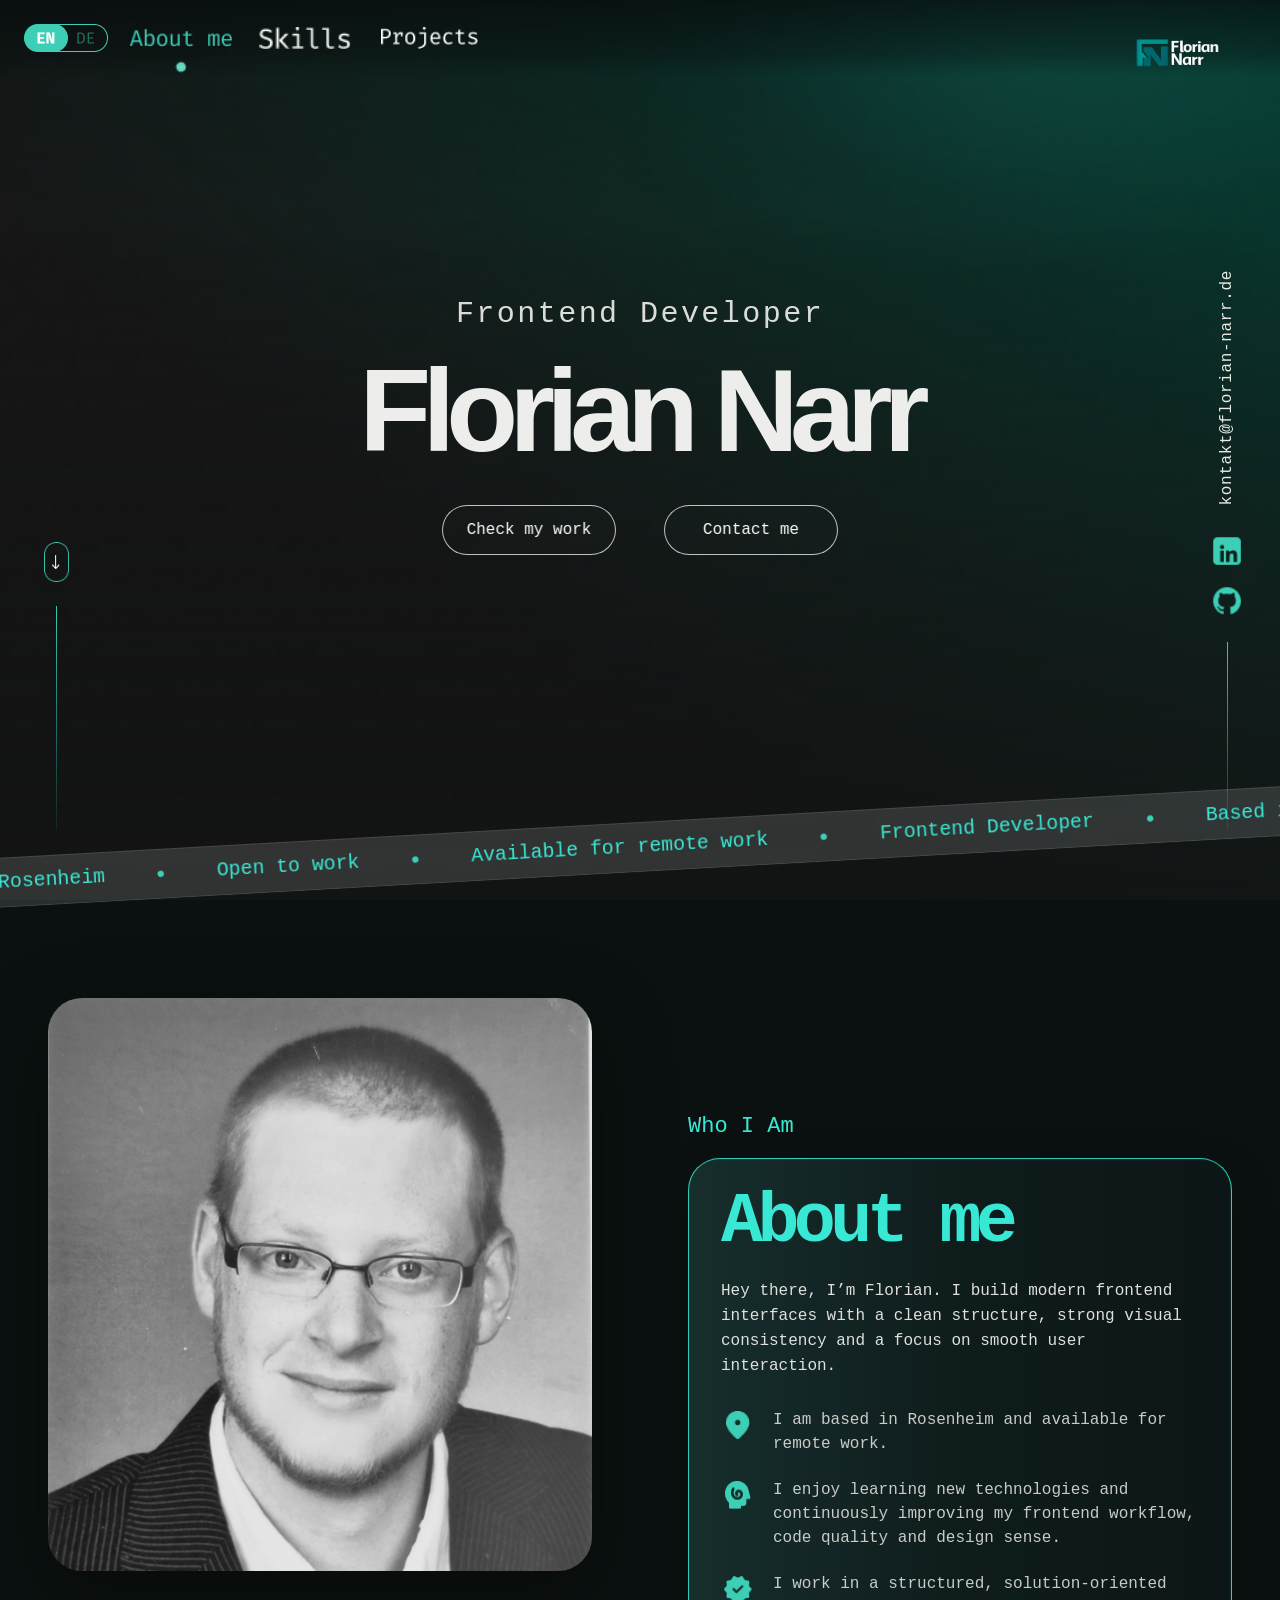
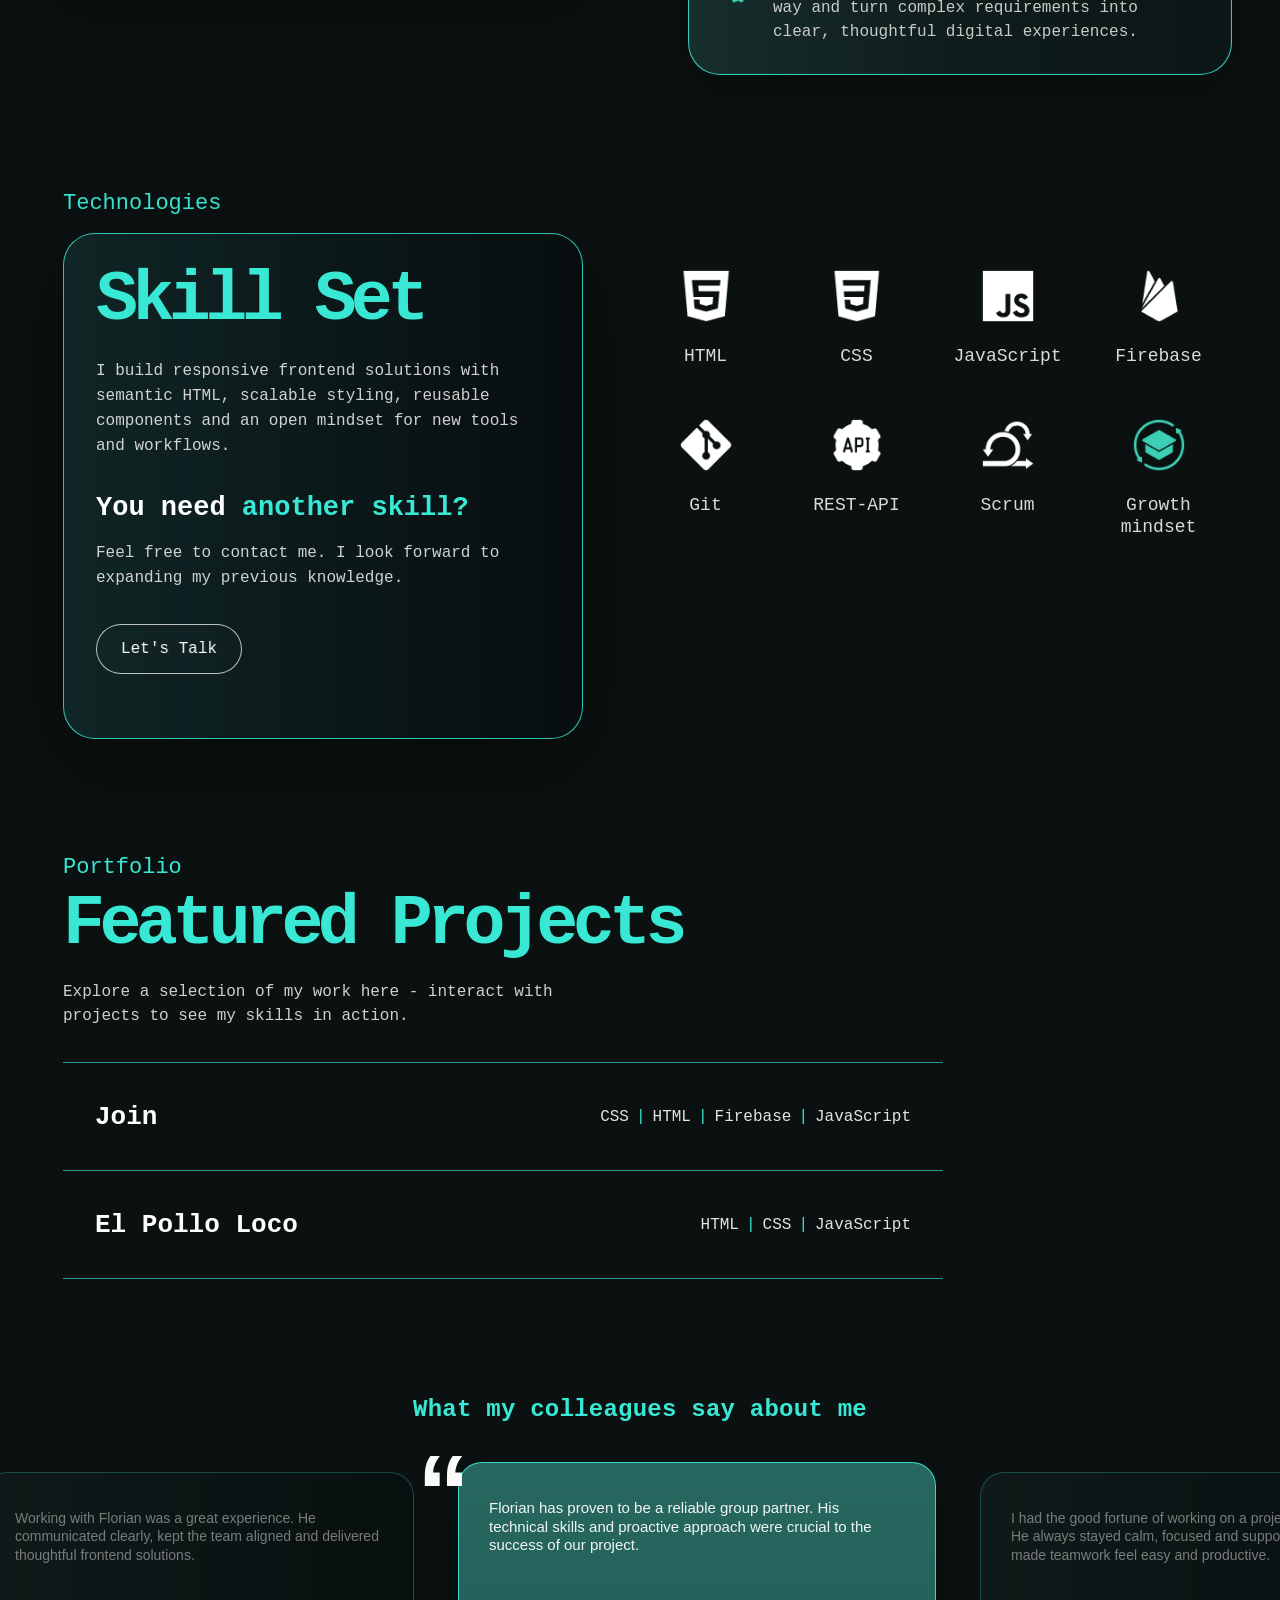
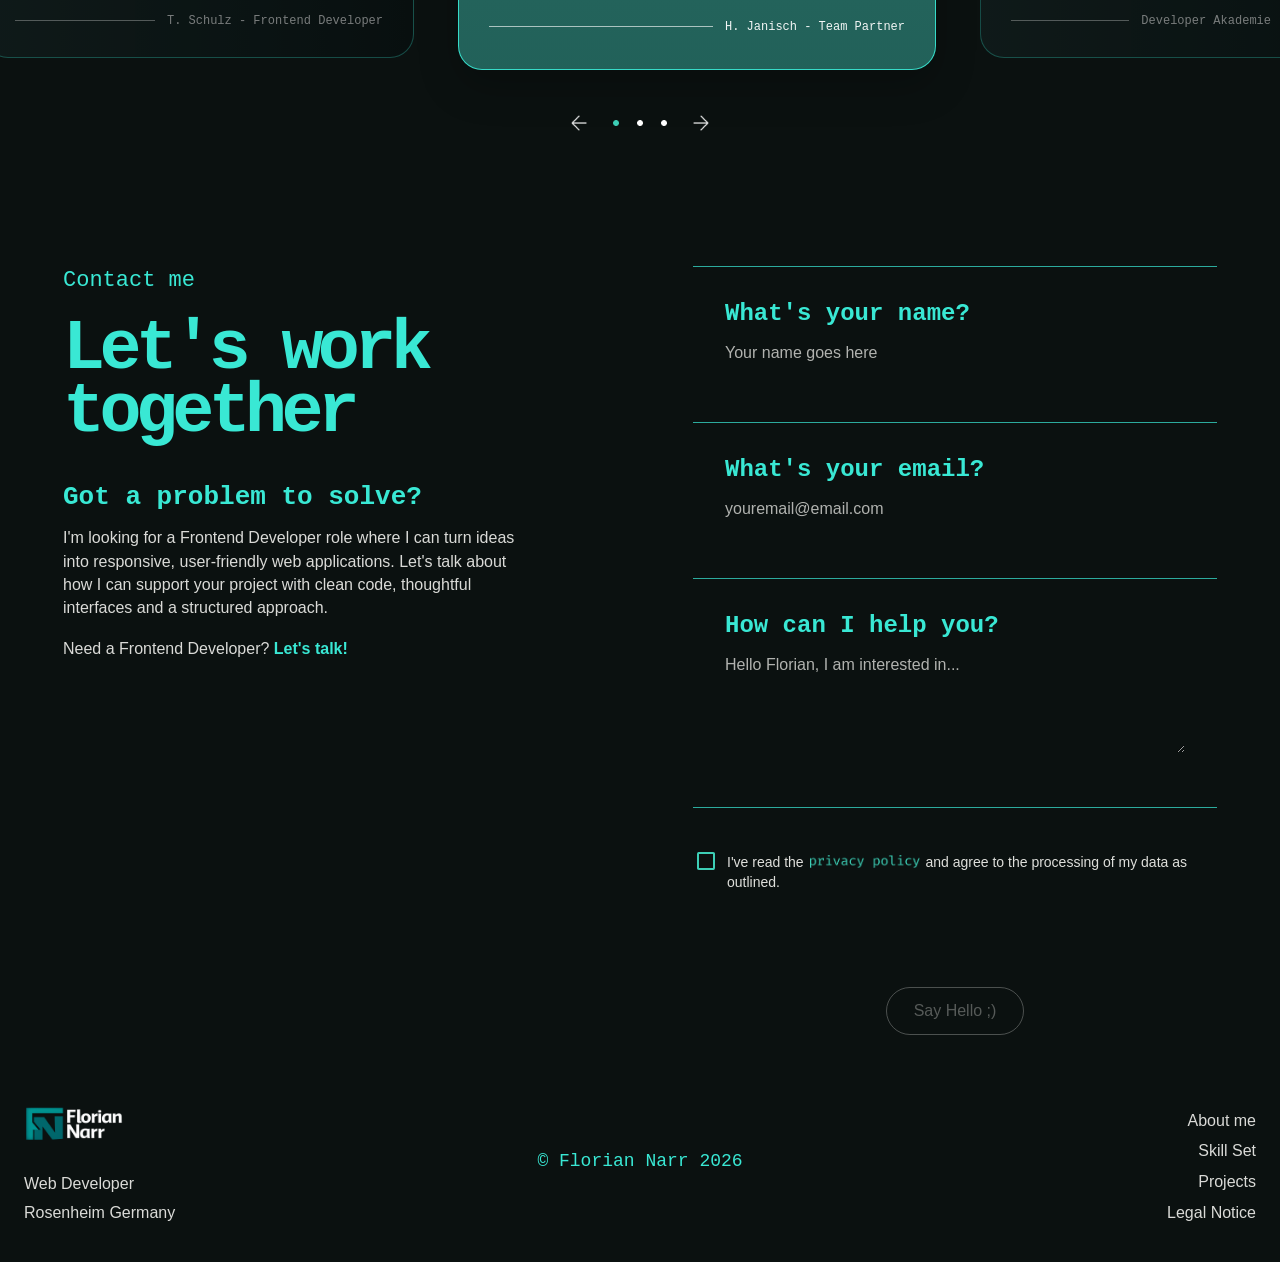
==== commit 0d664416: "update email adress" ====
--- a/index.html
+++ b/index.html
@@ -160,10 +160,10 @@
         </div>
 
         <div class="hero__right-rail">
-          <span class="hero__rail-label">f.narr@gmx.de</span>
+          <span class="hero__rail-label">kontakt@florian-narr.de</span>
 
           <div class="hero__socials" aria-label="Social Links">
-            <a class="hero__social-link hero__social-link--email" href="mailto:f.narr@gmx.de" aria-label="E-Mail">
+            <a class="hero__social-link hero__social-link--email" href="mailto:kontakt@florian-narr.de" aria-label="E-Mail">
               <img
                 class="hero__social-icon hero__social-icon--default"
                 src="./assets/imgs/hero/Property 1=Mail.png"
@@ -326,7 +326,7 @@
               Feel free to contact me. I look forward to expanding my previous knowledge.
             </p>
 
-            <a href="#contact" class="skills-btn" aria-label="Let&apos;s Talk">
+            <a href="#contactForm" class="skills-btn" aria-label="Let&apos;s Talk">
               <span class="skills-btn__size" aria-hidden="true">Let&apos;s Talk</span>
               <span class="skills-btn__marquee" aria-hidden="true">
                 <span class="skills-btn__text">Let&apos;s Talk</span>
@@ -497,11 +497,11 @@
 
           <p class="contact-text contact-text--small">
             Need a Frontend Developer?
-            <a href="mailto:f.narr@gmx.de">Let&apos;s talk!</a>
+            <a href="#contactForm">Let&apos;s talk!</a>
           </p>
         </div>
 
-        <form class="contact-form" action="contact_form_mail.php" method="post" novalidate>
+        <form id="contactForm" class="contact-form" action="contact_form_mail.php" method="post" novalidate>
           <div class="contact-form__field">
             <label class="contact-form__label" for="contactName">What&apos;s your name?</label>
             <input
--- a/style.css
+++ b/style.css
@@ -229,11 +229,6 @@
     scroll-padding-top: 104px;
   }
 
-  body {
-    overflow-x: hidden;
-    overflow-x: clip;
-  }
-
   /* Keep off-screen entrance animations within the mobile viewport. */
   [data-aos="fade-left"]:not(.aos-animate),
   [data-aos="fade-right"]:not(.aos-animate) {
